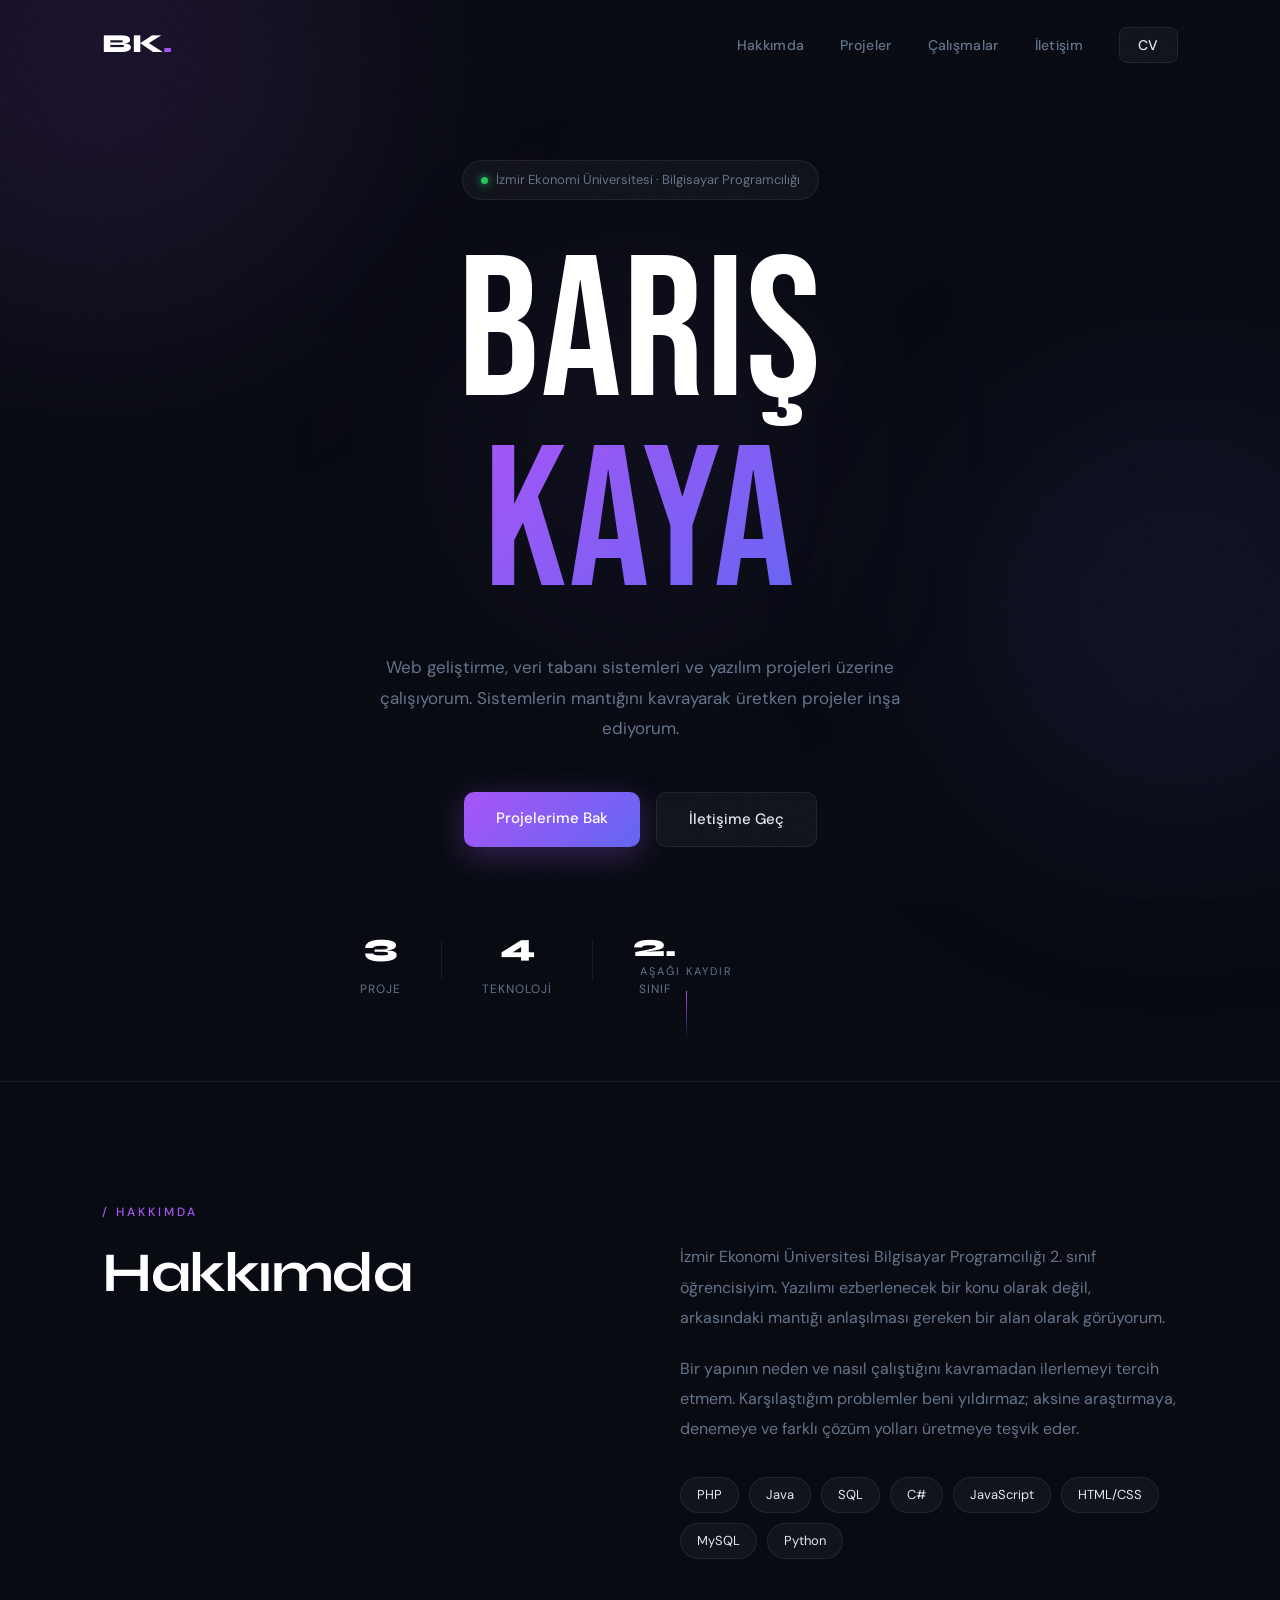
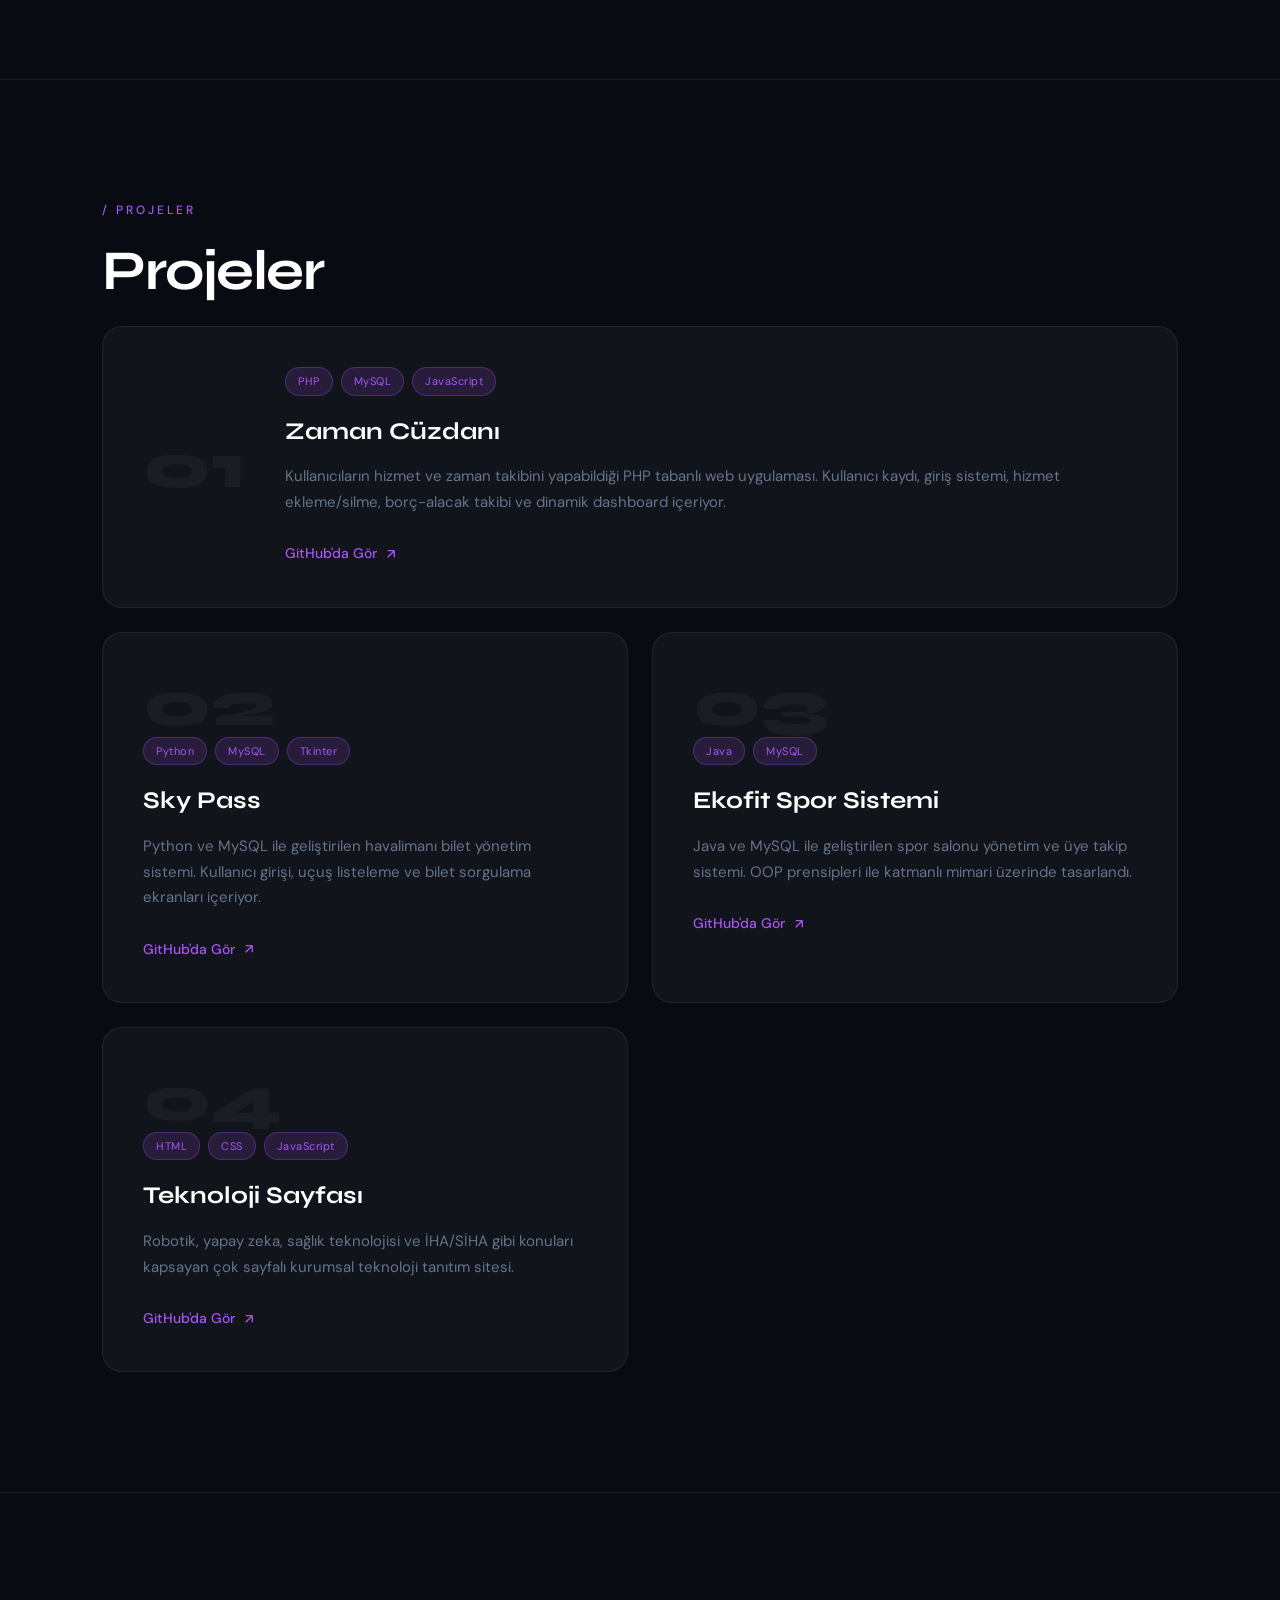
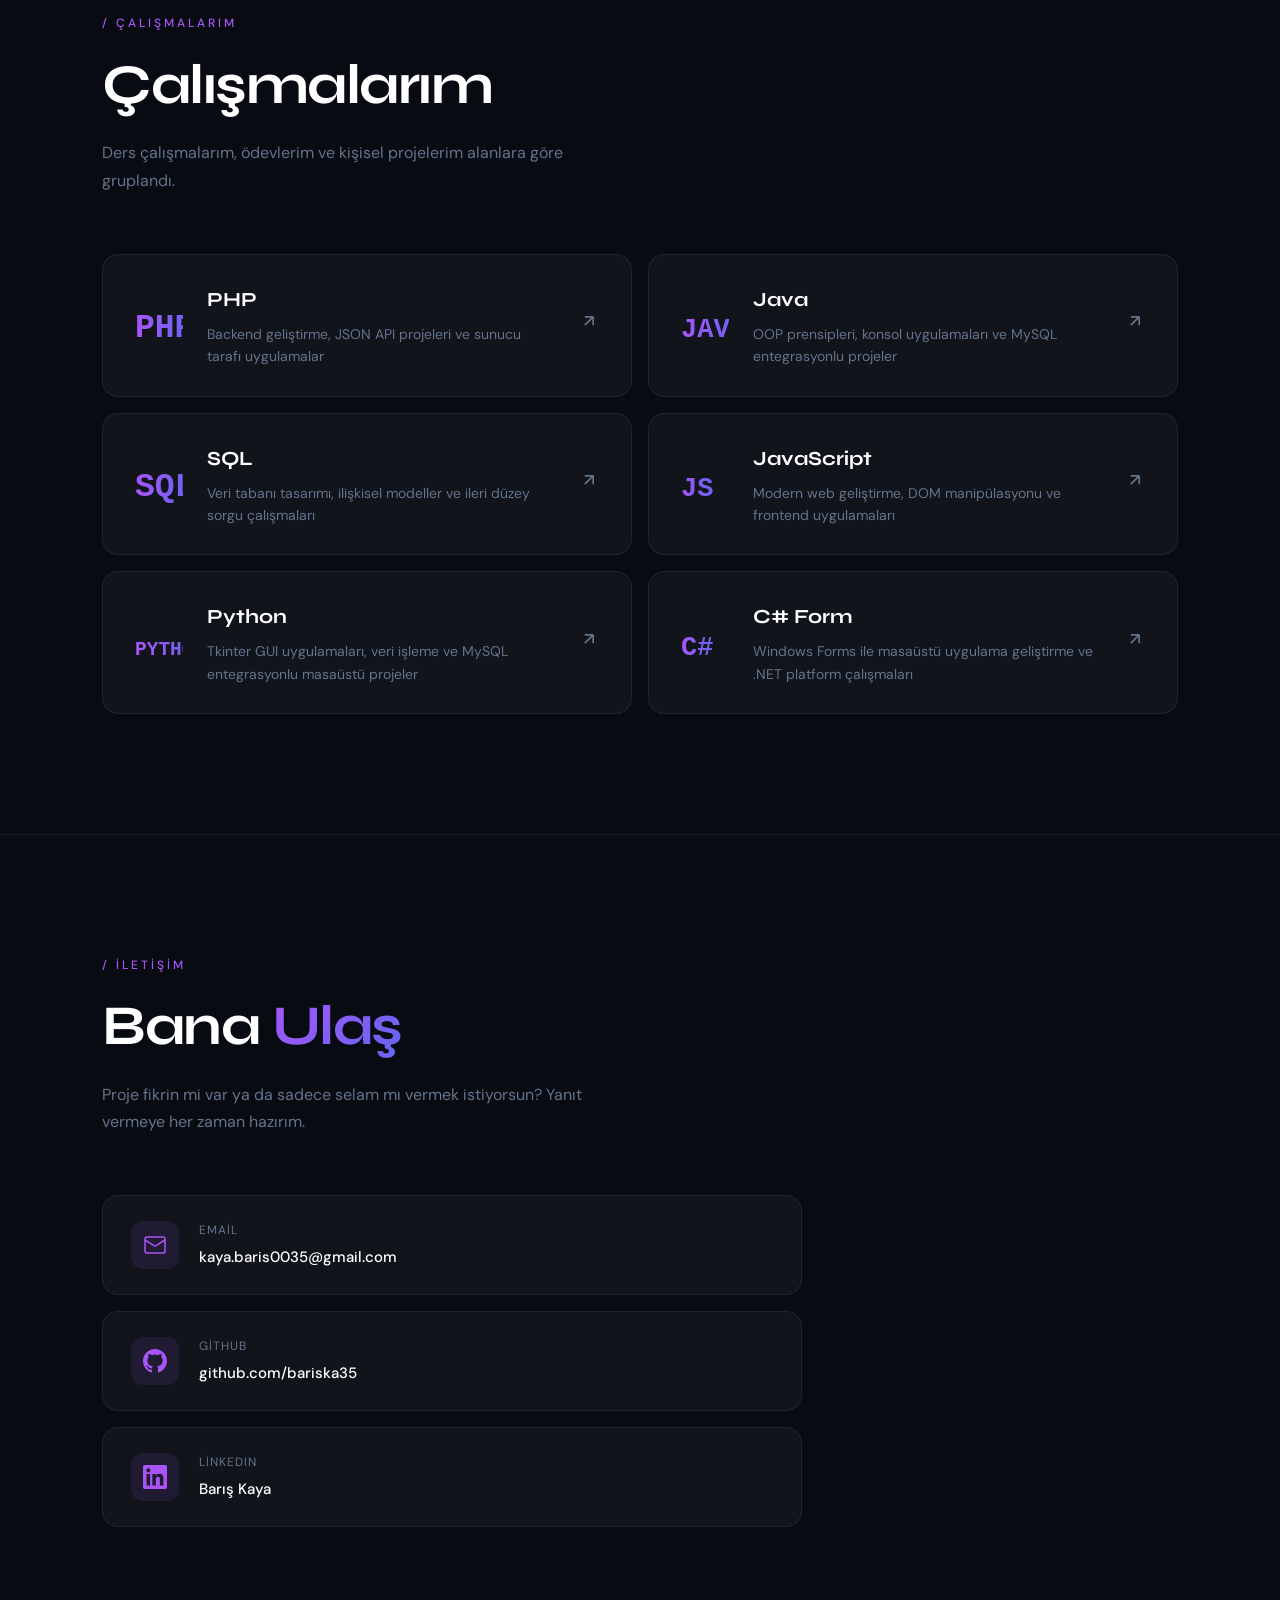
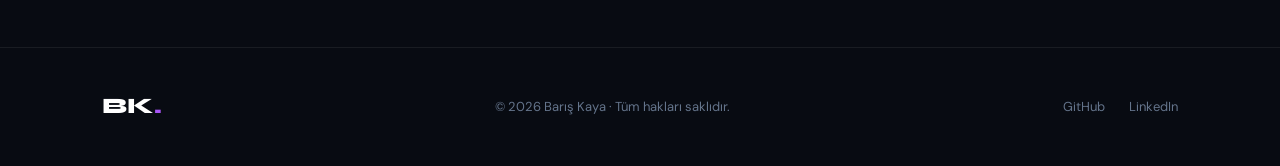
==== index.html @ 9474862f "Add files via upload" ====
<!DOCTYPE html>
<html lang="tr">
<head>
    <meta charset="UTF-8">
    <meta name="viewport" content="width=device-width, initial-scale=1.0">
    <title>Barış Kaya | Portfolio</title>
    <link rel="stylesheet" href="style.css">
    <link href="https://fonts.googleapis.com/css2?family=Bebas+Neue&family=Syne:wght@400;500;600;700;800&family=DM+Sans:wght@300;400;500&display=swap" rel="stylesheet">
</head>
<body>

    <div class="noise"></div>
    <div class="orb orb-1"></div>
    <div class="orb orb-2"></div>
    <div class="orb orb-3"></div>

    <header class="header" id="header">
        <nav class="navbar">
            <a href="#home" class="logo">BK<span class="logo-dot">.</span></a>
            <ul class="nav-links">
                <li><a href="#about">Hakkımda</a></li>
                <li><a href="#projects">Projeler</a></li>
                <li><a href="#works">Çalışmalar</a></li>
                <li><a href="#contact">İletişim</a></li>
                <li><a href="cv.html" class="nav-cv">CV</a></li>
            </ul>
            <button class="hamburger" id="hamburger" aria-label="Menü">
                <span></span><span></span><span></span>
            </button>
        </nav>
    </header>

    <section id="home" class="hero">
        <div class="hero-inner">
            <div class="hero-badge">
                <span class="badge-dot"></span>
                İzmir Ekonomi Üniversitesi · Bilgisayar Programcılığı
            </div>
            <h1 class="hero-title bebas">
                Barış<br><span class="gradient-text">Kaya</span>
            </h1>
            <p class="hero-sub">
                Web geliştirme, veri tabanı sistemleri ve yazılım projeleri üzerine çalışıyorum.
                Sistemlerin mantığını kavrayarak üretken projeler inşa ediyorum.
            </p>
            <div class="hero-cta">
                <a href="#projects" class="btn btn-primary">Projelerime Bak</a>
                <a href="#contact" class="btn btn-ghost">İletişime Geç</a>
            </div>
            <div class="hero-stats">
                <div class="stat">
                    <span class="stat-num">3</span>
                    <span class="stat-label">Proje</span>
                </div>
                <div class="stat-divider"></div>
                <div class="stat">
                    <span class="stat-num">4</span>
                    <span class="stat-label">Teknoloji</span>
                </div>
                <div class="stat-divider"></div>
                <div class="stat">
                    <span class="stat-num">2.</span>
                    <span class="stat-label">Sınıf</span>
                </div>
            </div>
        </div>
        <div class="hero-scroll">
            <span>Aşağı Kaydır</span>
            <div class="scroll-line"></div>
        </div>
    </section>

    <section id="about" class="about reveal">
        <div class="section-label">/ Hakkımda</div>
        <div class="about-grid">
            <div class="about-left">
                <h2 class="section-title">Hakkımda</h2>
            </div>
            <div class="about-right">
                <p>
                    İzmir Ekonomi Üniversitesi Bilgisayar Programcılığı 2. sınıf öğrencisiyim. Yazılımı ezberlenecek bir konu olarak değil, arkasındaki mantığı anlaşılması gereken bir alan olarak görüyorum.
                </p>
                <p>
                    Bir yapının neden ve nasıl çalıştığını kavramadan ilerlemeyi tercih etmem. Karşılaştığım problemler beni yıldırmaz; aksine araştırmaya, denemeye ve farklı çözüm yolları üretmeye teşvik eder.
                </p>
                <div class="about-tags">
                    <span class="tag">PHP</span>
                    <span class="tag">Java</span>
                    <span class="tag">SQL</span>
                    <span class="tag">C#</span>
                    <span class="tag">JavaScript</span>
                    <span class="tag">HTML/CSS</span>
                    <span class="tag">MySQL</span>
                    <span class="tag">Python</span>
                </div>
            </div>
        </div>
    </section>

    <section id="projects" class="projects reveal">
        <div class="section-label">/ Projeler</div>
        <h2 class="section-title">Projeler</h2>

        <div class="projects-grid">

            <div class="project-card featured">
                <div class="project-number">01</div>
                <div class="project-body">
                    <div class="project-tags">
                        <span>PHP</span><span>MySQL</span><span>JavaScript</span>
                    </div>
                    <h3>Zaman Cüzdanı</h3>
                    <p>Kullanıcıların hizmet ve zaman takibini yapabildiği PHP tabanlı web uygulaması. Kullanıcı kaydı, giriş sistemi, hizmet ekleme/silme, borç-alacak takibi ve dinamik dashboard içeriyor.</p>
                    <a href="https://github.com/bariska35/ZamanCuzdani" target="_blank" class="project-link">
                        GitHub'da Gör
                        <svg width="16" height="16" viewBox="0 0 24 24" fill="none" stroke="currentColor" stroke-width="2"><path d="M7 17L17 7M17 7H7M17 7v10"/></svg>
                    </a>
                </div>
            </div>

            <div class="project-card">
                <div class="project-number">02</div>
                <div class="project-body">
                    <div class="project-tags">
                        <span>Python</span><span>MySQL</span><span>Tkinter</span>
                    </div>
                    <h3>Sky Pass</h3>
                    <p>Python ve MySQL ile geliştirilen havalimanı bilet yönetim sistemi. Kullanıcı girişi, uçuş listeleme ve bilet sorgulama ekranları içeriyor.</p>
                    <a href="https://github.com/bariska35/SkyPass" target="_blank" class="project-link">
                        GitHub'da Gör
                        <svg width="16" height="16" viewBox="0 0 24 24" fill="none" stroke="currentColor" stroke-width="2"><path d="M7 17L17 7M17 7H7M17 7v10"/></svg>
                    </a>
                </div>
            </div>

            <div class="project-card">
                <div class="project-number">03</div>
                <div class="project-body">
                    <div class="project-tags">
                        <span>Java</span><span>MySQL</span>
                    </div>
                    <h3>Ekofit Spor Sistemi</h3>
                    <p>Java ve MySQL ile geliştirilen spor salonu yönetim ve üye takip sistemi. OOP prensipleri ile katmanlı mimari üzerinde tasarlandı.</p>
                    <a href="https://github.com/bariska35/SporSalonuYonetimSistemi" target="_blank" class="project-link">
                        GitHub'da Gör
                        <svg width="16" height="16" viewBox="0 0 24 24" fill="none" stroke="currentColor" stroke-width="2"><path d="M7 17L17 7M17 7H7M17 7v10"/></svg>
                    </a>
                </div>
            </div>

            <div class="project-card">
                <div class="project-number">04</div>
                <div class="project-body">
                    <div class="project-tags">
                        <span>HTML</span><span>CSS</span><span>JavaScript</span>
                    </div>
                    <h3>Teknoloji Sayfası</h3>
                    <p>Robotik, yapay zeka, sağlık teknolojisi ve İHA/SİHA gibi konuları kapsayan çok sayfalı kurumsal teknoloji tanıtım sitesi.</p>
                    <a href="https://github.com/bariska35/TeknolojiSayfasi" target="_blank" class="project-link">
                        GitHub'da Gör
                        <svg width="16" height="16" viewBox="0 0 24 24" fill="none" stroke="currentColor" stroke-width="2"><path d="M7 17L17 7M17 7H7M17 7v10"/></svg>
                    </a>
                </div>
            </div>

        </div>
    </section>

    <section id="works" class="works reveal">
        <div class="section-label">/ Çalışmalarım</div>
        <h2 class="section-title">Çalışmalarım</h2>
        <p class="section-desc">Ders çalışmalarım, ödevlerim ve kişisel projelerim alanlara göre gruplandı.</p>

        <div class="works-grid">

            <a href="php.html" class="work-card">
                <div class="work-icon">
                    <svg viewBox="0 0 32 32" fill="none"><text y="24" font-size="22" fill="url(#g1)" font-family="monospace" font-weight="bold">PHP</text><defs><linearGradient id="g1" x1="0" y1="0" x2="1" y2="0"><stop offset="0%" stop-color="#a855f7"/><stop offset="100%" stop-color="#6366f1"/></linearGradient></defs></svg>
                </div>
                <div class="work-body">
                    <h3>PHP</h3>
                    <p>Backend geliştirme, JSON API projeleri ve sunucu tarafı uygulamalar</p>
                </div>
                <div class="work-arrow">
                    <svg width="20" height="20" viewBox="0 0 24 24" fill="none" stroke="currentColor" stroke-width="2"><path d="M7 17L17 7M17 7H7M17 7v10"/></svg>
                </div>
            </a>

            <a href="java.html" class="work-card">
                <div class="work-icon">
                    <svg viewBox="0 0 32 32" fill="none"><text y="24" font-size="18" fill="url(#g2)" font-family="monospace" font-weight="bold">JAVA</text><defs><linearGradient id="g2" x1="0" y1="0" x2="1" y2="0"><stop offset="0%" stop-color="#a855f7"/><stop offset="100%" stop-color="#6366f1"/></linearGradient></defs></svg>
                </div>
                <div class="work-body">
                    <h3>Java</h3>
                    <p>OOP prensipleri, konsol uygulamaları ve MySQL entegrasyonlu projeler</p>
                </div>
                <div class="work-arrow">
                    <svg width="20" height="20" viewBox="0 0 24 24" fill="none" stroke="currentColor" stroke-width="2"><path d="M7 17L17 7M17 7H7M17 7v10"/></svg>
                </div>
            </a>

            <a href="sql.html" class="work-card">
                <div class="work-icon">
                    <svg viewBox="0 0 32 32" fill="none"><text y="24" font-size="22" fill="url(#g3)" font-family="monospace" font-weight="bold">SQL</text><defs><linearGradient id="g3" x1="0" y1="0" x2="1" y2="0"><stop offset="0%" stop-color="#a855f7"/><stop offset="100%" stop-color="#6366f1"/></linearGradient></defs></svg>
                </div>
                <div class="work-body">
                    <h3>SQL</h3>
                    <p>Veri tabanı tasarımı, ilişkisel modeller ve ileri düzey sorgu çalışmaları</p>
                </div>
                <div class="work-arrow">
                    <svg width="20" height="20" viewBox="0 0 24 24" fill="none" stroke="currentColor" stroke-width="2"><path d="M7 17L17 7M17 7H7M17 7v10"/></svg>
                </div>
            </a>

            <a href="javascript.html" class="work-card">
                <div class="work-icon">
                    <svg viewBox="0 0 32 32" fill="none"><text y="24" font-size="18" fill="url(#g4)" font-family="monospace" font-weight="bold">JS</text><defs><linearGradient id="g4" x1="0" y1="0" x2="1" y2="0"><stop offset="0%" stop-color="#a855f7"/><stop offset="100%" stop-color="#6366f1"/></linearGradient></defs></svg>
                </div>
                <div class="work-body">
                    <h3>JavaScript</h3>
                    <p>Modern web geliştirme, DOM manipülasyonu ve frontend uygulamaları</p>
                </div>
                <div class="work-arrow">
                    <svg width="20" height="20" viewBox="0 0 24 24" fill="none" stroke="currentColor" stroke-width="2"><path d="M7 17L17 7M17 7H7M17 7v10"/></svg>
                </div>
            </a>

            <a href="python.html" class="work-card">
                <div class="work-icon">
                    <svg viewBox="0 0 32 32" fill="none"><text y="24" font-size="13" fill="url(#g5)" font-family="monospace" font-weight="bold">PYTHON</text><defs><linearGradient id="g5" x1="0" y1="0" x2="1" y2="0"><stop offset="0%" stop-color="#a855f7"/><stop offset="100%" stop-color="#6366f1"/></linearGradient></defs></svg>
                </div>
                <div class="work-body">
                    <h3>Python</h3>
                    <p>Tkinter GUI uygulamaları, veri işleme ve MySQL entegrasyonlu masaüstü projeler</p>
                </div>
                <div class="work-arrow">
                    <svg width="20" height="20" viewBox="0 0 24 24" fill="none" stroke="currentColor" stroke-width="2"><path d="M7 17L17 7M17 7H7M17 7v10"/></svg>
                </div>
            </a>

            <a href="csharp.html" class="work-card">
                <div class="work-icon">
                    <svg viewBox="0 0 32 32" fill="none"><text y="24" font-size="18" fill="url(#g6)" font-family="monospace" font-weight="bold">C#</text><defs><linearGradient id="g6" x1="0" y1="0" x2="1" y2="0"><stop offset="0%" stop-color="#a855f7"/><stop offset="100%" stop-color="#6366f1"/></linearGradient></defs></svg>
                </div>
                <div class="work-body">
                    <h3>C# Form</h3>
                    <p>Windows Forms ile masaüstü uygulama geliştirme ve .NET platform çalışmaları</p>
                </div>
                <div class="work-arrow">
                    <svg width="20" height="20" viewBox="0 0 24 24" fill="none" stroke="currentColor" stroke-width="2"><path d="M7 17L17 7M17 7H7M17 7v10"/></svg>
                </div>
            </a>

        </div>
    </section>

    <section id="contact" class="contact reveal">
        <div class="section-label">/ İletişim</div>
        <h2 class="section-title">Bana <span class="gradient-text">Ulaş</span></h2>
        <p class="section-desc">Proje fikrin mi var ya da sadece selam mı vermek istiyorsun? Yanıt vermeye her zaman hazırım.</p>

        <div class="contact-grid">
            <a href="mailto:kaya.baris0035@gmail.com" class="contact-card">
                <div class="contact-icon">
                    <svg width="24" height="24" viewBox="0 0 24 24" fill="none" stroke="currentColor" stroke-width="1.5"><rect width="20" height="16" x="2" y="4" rx="2"/><path d="m22 7-8.97 5.7a1.94 1.94 0 0 1-2.06 0L2 7"/></svg>
                </div>
                <div>
                    <span class="contact-label">Email</span>
                    <span class="contact-value">kaya.baris0035@gmail.com</span>
                </div>
            </a>
            <a href="https://github.com/bariska35" target="_blank" class="contact-card">
                <div class="contact-icon">
                    <svg width="24" height="24" viewBox="0 0 24 24" fill="currentColor"><path d="M12 0c-6.626 0-12 5.373-12 12 0 5.302 3.438 9.8 8.207 11.387.599.111.793-.261.793-.577v-2.234c-3.338.726-4.033-1.416-4.033-1.416-.546-1.387-1.333-1.756-1.333-1.756-1.089-.745.083-.729.083-.729 1.205.084 1.839 1.237 1.839 1.237 1.07 1.834 2.807 1.304 3.492.997.107-.775.418-1.305.762-1.604-2.665-.305-5.467-1.334-5.467-5.931 0-1.311.469-2.381 1.236-3.221-.124-.303-.535-1.524.117-3.176 0 0 1.008-.322 3.301 1.23.957-.266 1.983-.399 3.003-.404 1.02.005 2.047.138 3.006.404 2.291-1.552 3.297-1.23 3.297-1.23.653 1.653.242 2.874.118 3.176.77.84 1.235 1.911 1.235 3.221 0 4.609-2.807 5.624-5.479 5.921.43.372.823 1.102.823 2.222v3.293c0 .319.192.694.801.576 4.765-1.589 8.199-6.086 8.199-11.386 0-6.627-5.373-12-12-12z"/></svg>
                </div>
                <div>
                    <span class="contact-label">GitHub</span>
                    <span class="contact-value">github.com/bariska35</span>
                </div>
            </a>
            <a href="https://www.linkedin.com/in/bar%C4%B1%C5%9F-kaya-a35417369/" target="_blank" class="contact-card">
                <div class="contact-icon">
                    <svg width="24" height="24" viewBox="0 0 24 24" fill="currentColor"><path d="M20.447 20.452h-3.554v-5.569c0-1.328-.027-3.037-1.852-3.037-1.853 0-2.136 1.445-2.136 2.939v5.667H9.351V9h3.414v1.561h.046c.477-.9 1.637-1.85 3.37-1.85 3.601 0 4.267 2.37 4.267 5.455v6.286zM5.337 7.433c-1.144 0-2.063-.926-2.063-2.065 0-1.138.92-2.063 2.063-2.063 1.14 0 2.064.925 2.064 2.063 0 1.139-.925 2.065-2.064 2.065zm1.782 13.019H3.555V9h3.564v11.452zM22.225 0H1.771C.792 0 0 .774 0 1.729v20.542C0 23.227.792 24 1.771 24h20.451C23.2 24 24 23.227 24 22.271V1.729C24 .774 23.2 0 22.222 0h.003z"/></svg>
                </div>
                <div>
                    <span class="contact-label">LinkedIn</span>
                    <span class="contact-value">Barış Kaya</span>
                </div>
            </a>
        </div>
    </section>

    <footer class="footer">
        <div class="footer-inner">
            <span class="footer-logo">BK<span class="logo-dot">.</span></span>
            <p>© 2026 Barış Kaya · Tüm hakları saklıdır.</p>
            <div class="footer-links">
                <a href="https://github.com/bariska35" target="_blank">GitHub</a>
                <a href="https://www.linkedin.com/in/bar%C4%B1%C5%9F-kaya-a35417369/" target="_blank">LinkedIn</a>
            </div>
        </div>
    </footer>

    <script src="script.js"></script>
</body>
</html>
---- style.css ----
*, *::before, *::after {
    margin: 0;
    padding: 0;
    box-sizing: border-box;
}

:root {
    --bg:        #080b12;
    --bg2:       #0d1117;
    --surface:   rgba(255,255,255,0.04);
    --border:    rgba(255,255,255,0.07);
    --border-hi: rgba(168,85,247,0.5);
    --text:      #e2e8f0;
    --muted:     #64748b;
    --accent1:   #a855f7;
    --accent2:   #6366f1;
    --white:     #ffffff;
}

html { scroll-behavior: smooth; }

body {
    font-family: 'DM Sans', sans-serif;
    background: var(--bg);
    color: var(--text);
    overflow-x: hidden;
    line-height: 1.7;
}

.noise {
    position: fixed;
    inset: 0;
    background-image: url("data:image/svg+xml,%3Csvg viewBox='0 0 256 256' xmlns='http://www.w3.org/2000/svg'%3E%3Cfilter id='noise'%3E%3CfeTurbulence type='fractalNoise' baseFrequency='0.9' numOctaves='4' stitchTiles='stitch'/%3E%3C/filter%3E%3Crect width='100%25' height='100%25' filter='url(%23noise)' opacity='0.04'/%3E%3C/svg%3E");
    pointer-events: none;
    z-index: 0;
    opacity: 0.4;
}

.orb {
    position: fixed;
    border-radius: 50%;
    filter: blur(120px);
    pointer-events: none;
    z-index: 0;
}
.orb-1 { width: 500px; height: 500px; background: rgba(168,85,247,0.12); top: -200px; left: -150px; }
.orb-2 { width: 400px; height: 400px; background: rgba(99,102,241,0.10); bottom: 10%; right: -100px; }
.orb-3 { width: 300px; height: 300px; background: rgba(168,85,247,0.08); top: 50%; left: 50%; transform: translate(-50%,-50%); }

.header {
    position: fixed;
    top: 0; left: 0; right: 0;
    z-index: 999;
    transition: background 0.4s, border-color 0.4s;
}

.header.scrolled {
    background: rgba(8,11,18,0.85);
    backdrop-filter: blur(20px);
    border-bottom: 1px solid var(--border);
}

.navbar {
    display: flex;
    align-items: center;
    justify-content: space-between;
    padding: 22px 8%;
    max-width: 1400px;
    margin: auto;
}

.logo {
    font-family: 'Syne', sans-serif;
    font-size: 26px;
    font-weight: 800;
    color: var(--white);
    text-decoration: none;
    letter-spacing: -0.5px;
}

.logo-dot { color: var(--accent1); }

.nav-links {
    display: flex;
    align-items: center;
    gap: 36px;
    list-style: none;
}

.nav-links a {
    text-decoration: none;
    color: var(--muted);
    font-size: 14px;
    font-weight: 500;
    letter-spacing: 0.3px;
    transition: color 0.25s;
}

.nav-links a:hover { color: var(--white); }

.nav-cv {
    background: var(--surface) !important;
    border: 1px solid var(--border) !important;
    color: var(--text) !important;
    padding: 8px 18px;
    border-radius: 8px;
    transition: border-color 0.25s, color 0.25s !important;
}

.nav-cv:hover {
    border-color: var(--border-hi) !important;
    color: var(--accent1) !important;
}

.hamburger {
    display: none;
    flex-direction: column;
    gap: 5px;
    background: none;
    border: none;
    cursor: pointer;
    padding: 4px;
}

.hamburger span {
    display: block;
    width: 24px;
    height: 2px;
    background: var(--text);
    border-radius: 2px;
    transition: 0.3s;
}

.hero {
    min-height: 100vh;
    display: flex;
    flex-direction: column;
    justify-content: center;
    align-items: center;
    text-align: center;
    padding: 160px 8% 80px;
    position: relative;
    z-index: 1;
}

.hero-badge {
    display: inline-flex;
    align-items: center;
    gap: 8px;
    background: var(--surface);
    border: 1px solid var(--border);
    padding: 8px 18px;
    border-radius: 100px;
    font-size: 13px;
    color: var(--muted);
    margin-bottom: 40px;
    animation: fadeUp 0.8s ease both;
}

.badge-dot {
    width: 7px;
    height: 7px;
    background: #22c55e;
    border-radius: 50%;
    box-shadow: 0 0 8px #22c55e;
    animation: pulse 2s infinite;
}

@keyframes pulse {
    0%, 100% { opacity: 1; }
    50% { opacity: 0.4; }
}

.hero-title.bebas {
    font-family: 'Bebas Neue', sans-serif;
    font-size: clamp(100px, 18vw, 200px);
    letter-spacing: 2px;
    font-weight: 400;
}

.hero-title {
    font-family: 'Syne', sans-serif;
    font-size: clamp(72px, 12vw, 140px);
    font-weight: 800;
    line-height: 0.95;
    letter-spacing: -4px;
    color: var(--white);
    margin-bottom: 32px;
    animation: fadeUp 0.8s 0.15s ease both;
}

.gradient-text {
    background: linear-gradient(135deg, var(--accent1), var(--accent2));
    -webkit-background-clip: text;
    -webkit-text-fill-color: transparent;
    background-clip: text;
}

.hero-sub {
    max-width: 560px;
    font-size: 17px;
    color: var(--muted);
    line-height: 1.8;
    margin-bottom: 48px;
    animation: fadeUp 0.8s 0.3s ease both;
}

.hero-cta {
    display: flex;
    gap: 16px;
    flex-wrap: wrap;
    justify-content: center;
    margin-bottom: 72px;
    animation: fadeUp 0.8s 0.45s ease both;
}

.btn {
    display: inline-block;
    text-decoration: none;
    font-size: 15px;
    font-weight: 500;
    padding: 14px 32px;
    border-radius: 10px;
    transition: all 0.3s;
}

.btn-primary {
    background: linear-gradient(135deg, var(--accent1), var(--accent2));
    color: white;
    box-shadow: 0 8px 32px rgba(168,85,247,0.3);
}

.btn-primary:hover {
    transform: translateY(-3px);
    box-shadow: 0 16px 40px rgba(168,85,247,0.45);
}

.btn-ghost {
    background: var(--surface);
    border: 1px solid var(--border);
    color: var(--text);
}

.btn-ghost:hover {
    border-color: var(--border-hi);
    color: var(--accent1);
    transform: translateY(-3px);
}

.hero-stats {
    display: flex;
    align-items: center;
    gap: 40px;
    animation: fadeUp 0.8s 0.6s ease both;
}

.stat { text-align: center; }
.stat-num {
    display: block;
    font-family: 'Syne', sans-serif;
    font-size: 32px;
    font-weight: 800;
    color: var(--white);
}
.stat-label {
    font-size: 12px;
    color: var(--muted);
    text-transform: uppercase;
    letter-spacing: 1px;
}
.stat-divider {
    width: 1px;
    height: 40px;
    background: var(--border);
}

.hero-scroll {
    position: absolute;
    bottom: 40px;
    left: 50%;
    transform: translateX(-50%);
    display: flex;
    flex-direction: column;
    align-items: center;
    gap: 10px;
    color: var(--muted);
    font-size: 11px;
    letter-spacing: 2px;
    text-transform: uppercase;
    animation: fadeUp 1s 0.9s ease both;
}

.scroll-line {
    width: 1px;
    height: 50px;
    background: linear-gradient(to bottom, var(--accent1), transparent);
    animation: scrollLine 2s ease-in-out infinite;
}

@keyframes scrollLine {
    0% { transform: scaleY(0); transform-origin: top; }
    50% { transform: scaleY(1); transform-origin: top; }
    51% { transform: scaleY(1); transform-origin: bottom; }
    100% { transform: scaleY(0); transform-origin: bottom; }
}

section {
    padding: 120px 8%;
    position: relative;
    z-index: 1;
    max-width: 1400px;
    margin: auto;
}

.section-label {
    font-size: 12px;
    font-weight: 500;
    color: var(--accent1);
    letter-spacing: 3px;
    text-transform: uppercase;
    margin-bottom: 20px;
}

.section-title {
    font-family: 'Syne', sans-serif;
    font-size: clamp(36px, 5vw, 56px);
    font-weight: 700;
    letter-spacing: -1.5px;
    color: var(--white);
    line-height: 1.1;
    margin-bottom: 24px;
}

.section-desc {
    color: var(--muted);
    font-size: 16px;
    margin-bottom: 60px;
    max-width: 500px;
}

.about { border-top: 1px solid var(--border); }

.about-grid {
    display: grid;
    grid-template-columns: 1fr 1fr;
    gap: 80px;
    align-items: start;
    margin-top: 8px;
}

.about-right p {
    color: var(--muted);
    font-size: 16px;
    line-height: 1.9;
    margin-bottom: 20px;
}

.about-tags {
    display: flex;
    flex-wrap: wrap;
    gap: 10px;
    margin-top: 32px;
}

.tag {
    background: var(--surface);
    border: 1px solid var(--border);
    padding: 6px 16px;
    border-radius: 100px;
    font-size: 13px;
    color: var(--text);
    transition: border-color 0.25s, color 0.25s;
}

.tag:hover {
    border-color: var(--border-hi);
    color: var(--accent1);
}

.projects { border-top: 1px solid var(--border); }

.projects-grid {
    display: grid;
    grid-template-columns: 1fr 1fr;
    gap: 24px;
}

.project-card {
    background: var(--surface);
    border: 1px solid var(--border);
    border-radius: 20px;
    padding: 40px;
    transition: border-color 0.3s, transform 0.3s, box-shadow 0.3s;
    position: relative;
    overflow: hidden;
}

.project-card::before {
    content: '';
    position: absolute;
    inset: 0;
    background: linear-gradient(135deg, rgba(168,85,247,0.05), transparent);
    opacity: 0;
    transition: opacity 0.3s;
    pointer-events: none;
}

.project-card:hover {
    border-color: var(--border-hi);
    transform: translateY(-6px);
    box-shadow: 0 24px 60px rgba(168,85,247,0.12);
}

.project-card:hover::before { opacity: 1; }

.project-card.featured {
    grid-column: 1 / -1;
    display: grid;
    grid-template-columns: auto 1fr;
    gap: 40px;
    align-items: center;
}

.project-number {
    font-family: 'Syne', sans-serif;
    font-size: 64px;
    font-weight: 800;
    color: rgba(255,255,255,0.04);
    line-height: 1;
    user-select: none;
}

.project-tags {
    display: flex;
    gap: 8px;
    margin-bottom: 16px;
}

.project-tags span {
    font-size: 11px;
    padding: 4px 12px;
    border-radius: 100px;
    background: rgba(168,85,247,0.15);
    border: 1px solid rgba(168,85,247,0.3);
    color: var(--accent1);
    letter-spacing: 0.5px;
}

.project-card h3 {
    font-family: 'Syne', sans-serif;
    font-size: 24px;
    font-weight: 700;
    color: var(--white);
    margin-bottom: 12px;
}

.project-card p {
    color: var(--muted);
    font-size: 15px;
    line-height: 1.7;
    margin-bottom: 24px;
}

.project-link {
    display: inline-flex;
    align-items: center;
    gap: 6px;
    color: var(--accent1);
    text-decoration: none;
    font-size: 14px;
    font-weight: 500;
    transition: gap 0.25s;
    position: relative;
    z-index: 2;
}

.project-link:hover { gap: 10px; }

.works { border-top: 1px solid var(--border); }

.works-grid {
    display: grid;
    grid-template-columns: 1fr 1fr;
    gap: 16px;
}

.work-card {
    display: flex;
    align-items: center;
    gap: 24px;
    background: var(--surface);
    border: 1px solid var(--border);
    border-radius: 16px;
    padding: 28px 32px;
    text-decoration: none;
    color: var(--text);
    transition: border-color 0.3s, transform 0.3s, box-shadow 0.3s;
}

.work-card:hover {
    border-color: var(--border-hi);
    transform: translateY(-4px);
    box-shadow: 0 16px 40px rgba(168,85,247,0.1);
}

.work-icon {
    width: 48px;
    height: 48px;
    flex-shrink: 0;
    display: flex;
    align-items: center;
    justify-content: center;
}

.work-icon svg { width: 100%; height: 100%; }

.work-body { flex: 1; }

.work-body h3 {
    font-family: 'Syne', sans-serif;
    font-size: 20px;
    font-weight: 700;
    color: var(--white);
    margin-bottom: 6px;
}

.work-body p {
    font-size: 14px;
    color: var(--muted);
    line-height: 1.6;
}

.work-arrow {
    color: var(--muted);
    transition: color 0.25s, transform 0.25s;
}

.work-card:hover .work-arrow {
    color: var(--accent1);
    transform: translate(4px, -4px);
}

.contact { border-top: 1px solid var(--border); }

.contact-grid {
    display: flex;
    flex-direction: column;
    gap: 16px;
    max-width: 700px;
}

.contact-card {
    display: flex;
    align-items: center;
    gap: 20px;
    background: var(--surface);
    border: 1px solid var(--border);
    border-radius: 16px;
    padding: 24px 28px;
    text-decoration: none;
    color: var(--text);
    transition: border-color 0.3s, transform 0.3s;
}

.contact-card:hover {
    border-color: var(--border-hi);
    transform: translateX(6px);
}

.contact-icon {
    width: 48px;
    height: 48px;
    background: rgba(168,85,247,0.1);
    border-radius: 12px;
    display: flex;
    align-items: center;
    justify-content: center;
    color: var(--accent1);
    flex-shrink: 0;
}

.contact-label {
    display: block;
    font-size: 12px;
    color: var(--muted);
    text-transform: uppercase;
    letter-spacing: 1px;
    margin-bottom: 4px;
}

.contact-value {
    display: block;
    font-size: 15px;
    font-weight: 500;
    color: var(--white);
}

.footer {
    border-top: 1px solid var(--border);
    padding: 40px 8%;
    position: relative;
    z-index: 1;
}

.footer-inner {
    max-width: 1400px;
    margin: auto;
    display: flex;
    align-items: center;
    justify-content: space-between;
    flex-wrap: wrap;
    gap: 16px;
}

.footer-logo {
    font-family: 'Syne', sans-serif;
    font-size: 22px;
    font-weight: 800;
    color: var(--white);
}

.footer p { font-size: 13px; color: var(--muted); }

.footer-links { display: flex; gap: 24px; }
.footer-links a {
    font-size: 13px;
    color: var(--muted);
    text-decoration: none;
    transition: color 0.25s;
}
.footer-links a:hover { color: var(--accent1); }

.reveal {
    opacity: 0;
    transform: translateY(50px);
    transition: opacity 0.8s ease, transform 0.8s ease;
}

.reveal.active {
    opacity: 1;
    transform: translateY(0);
}

@keyframes fadeUp {
    from { opacity: 0; transform: translateY(30px); }
    to   { opacity: 1; transform: translateY(0); }
}

@media (max-width: 1024px) {
    .about-grid { grid-template-columns: 1fr; gap: 40px; }
    .projects-grid { grid-template-columns: 1fr; }
    .project-card.featured { grid-column: auto; grid-template-columns: 1fr; }
    .project-number { font-size: 40px; }
    .works-grid { grid-template-columns: 1fr; }
}

@media (max-width: 768px) {
    .navbar { padding: 18px 6%; }
    section { padding: 80px 6%; }
    .nav-links { display: none; }
    .nav-links.open {
        display: flex;
        flex-direction: column;
        position: fixed;
        inset: 0;
        background: var(--bg);
        justify-content: center;
        align-items: center;
        gap: 40px;
        z-index: 998;
    }
    .nav-links.open a { font-size: 20px; }
    .hamburger { display: flex; z-index: 1000; }
    .hero-stats { gap: 24px; }
    .footer-inner { flex-direction: column; text-align: center; }
}
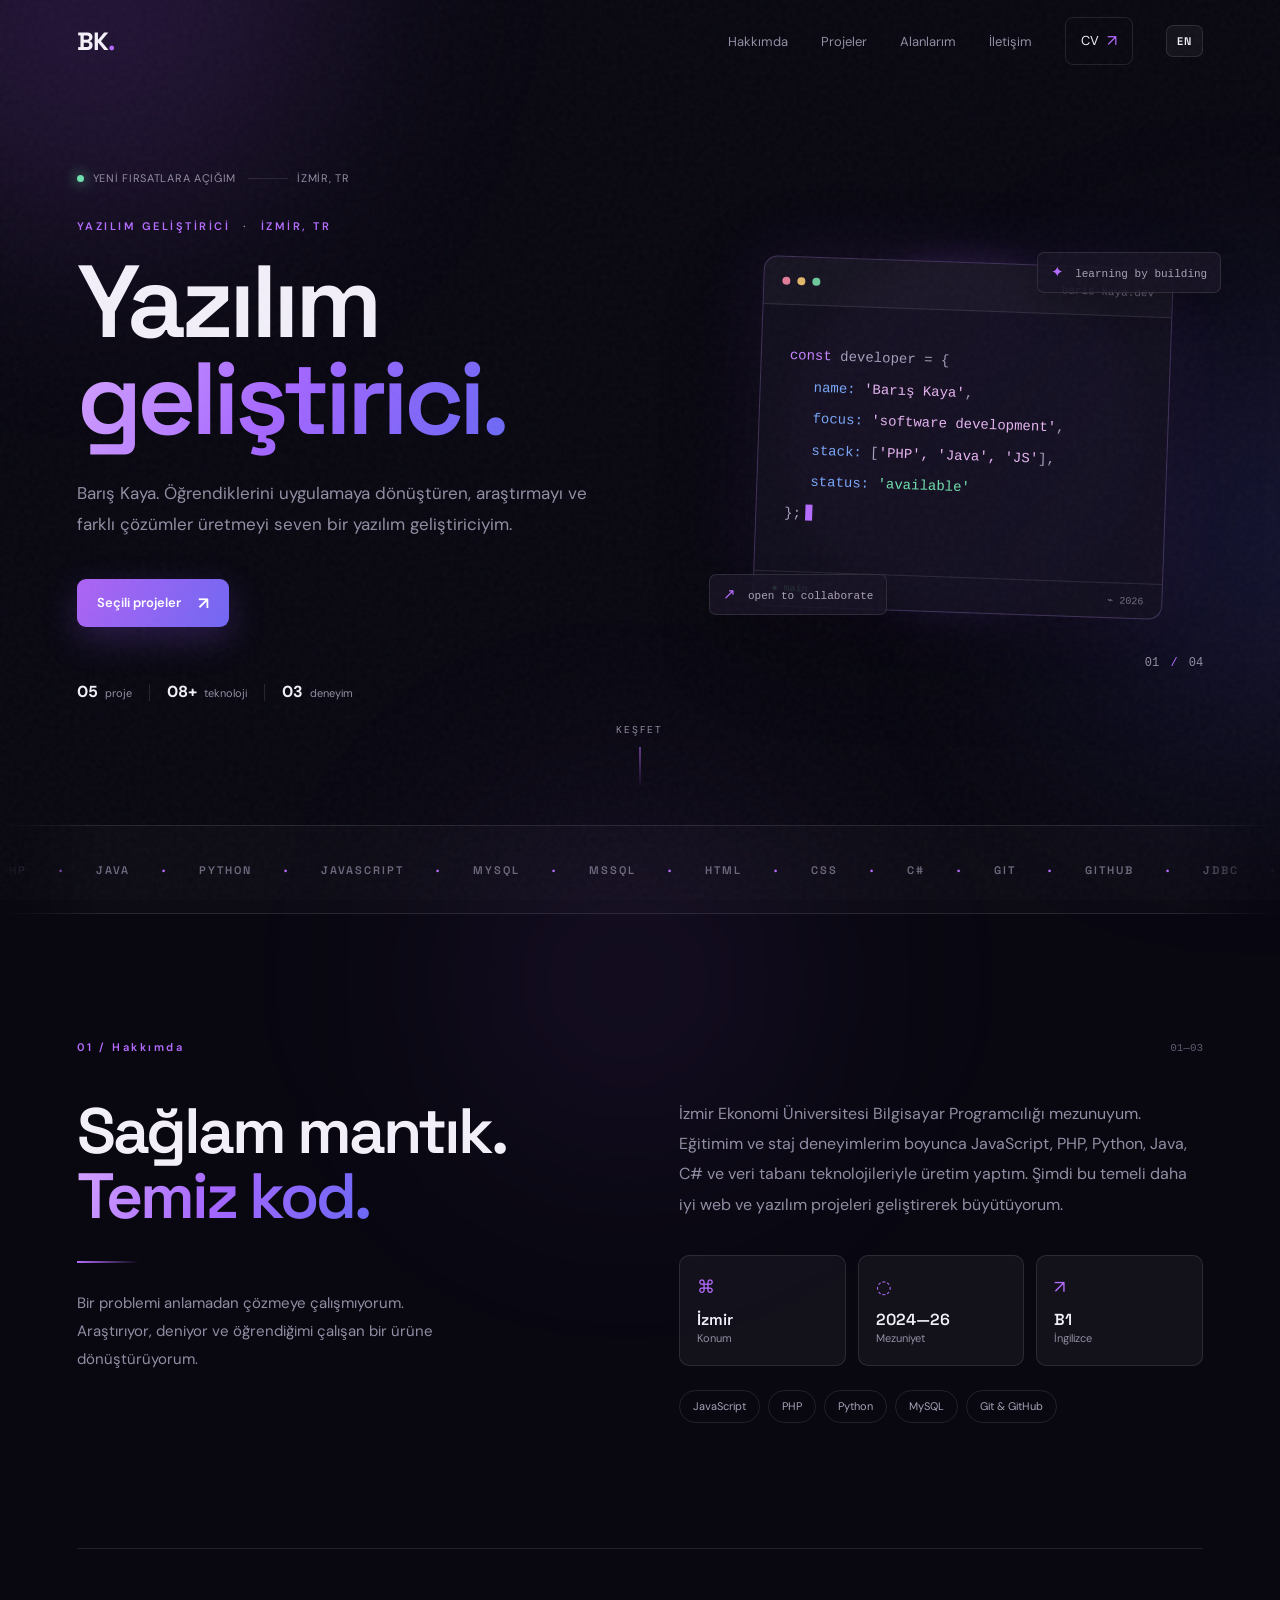
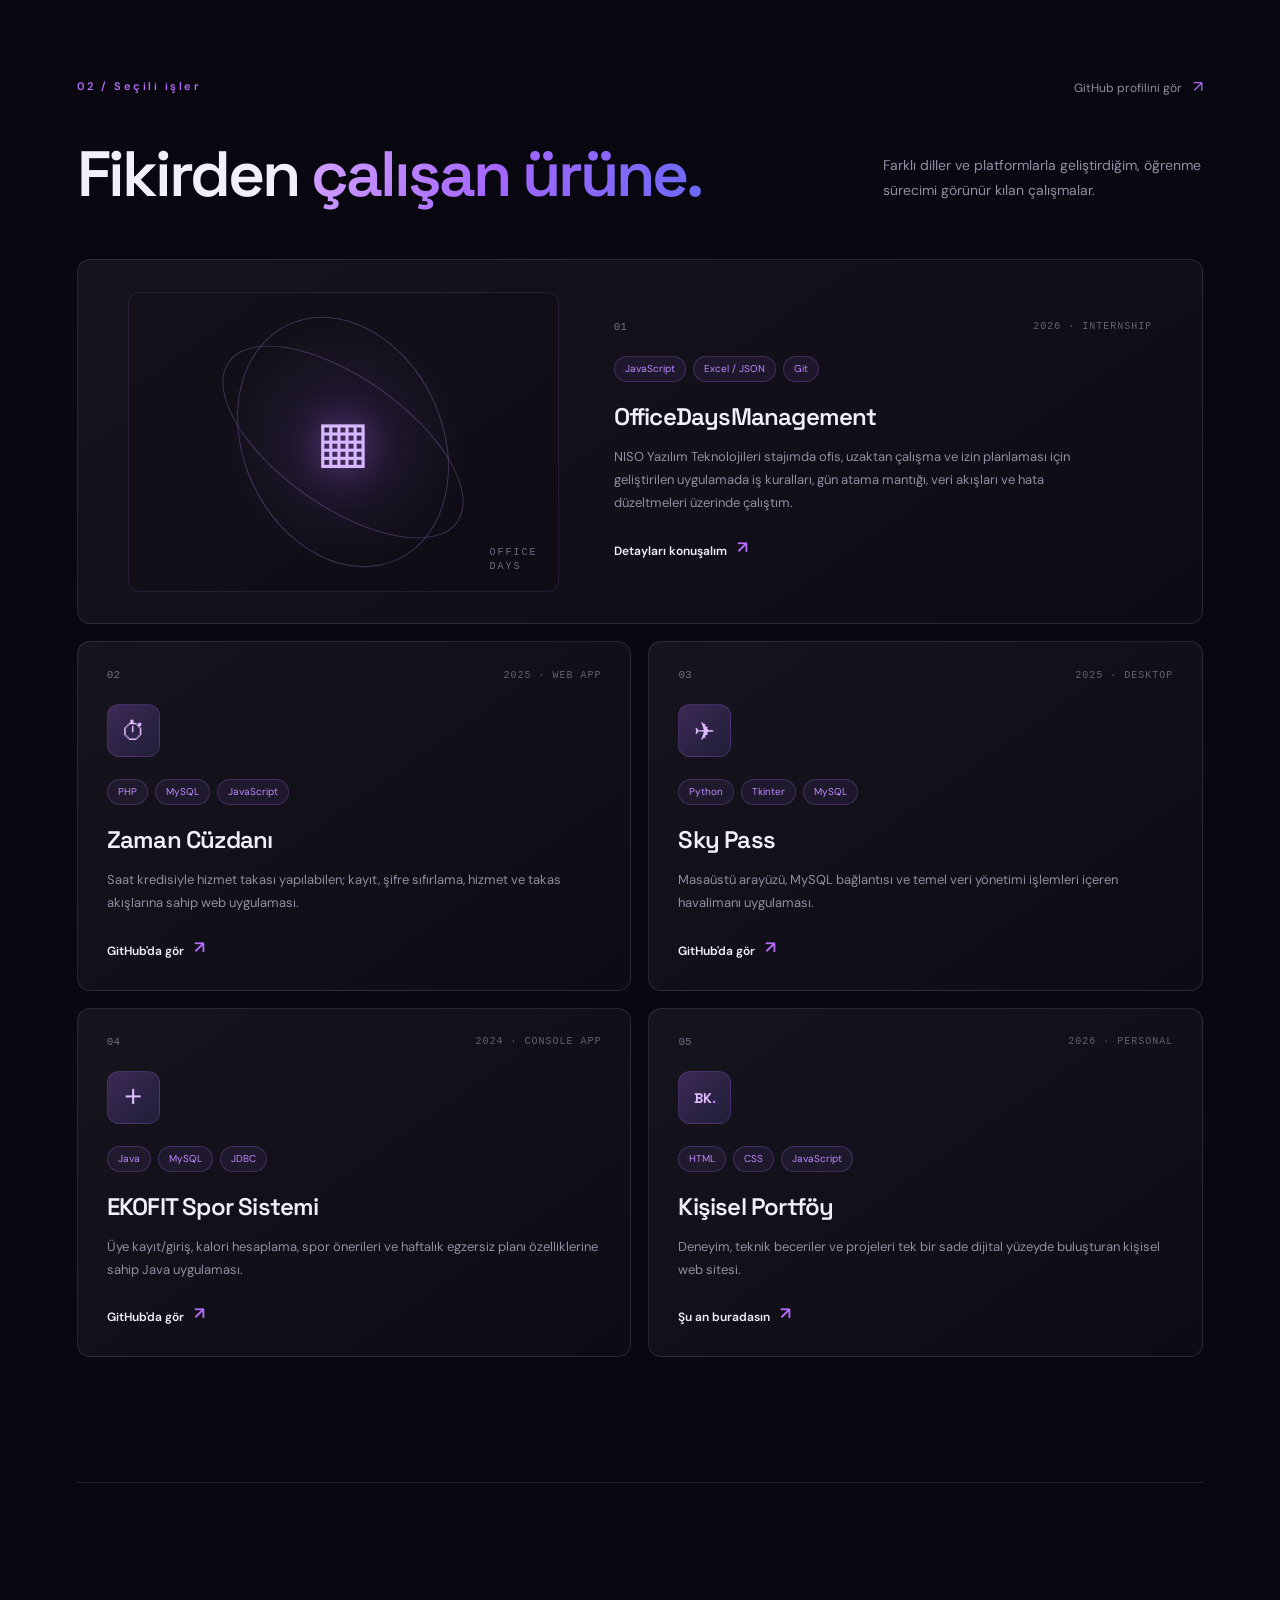
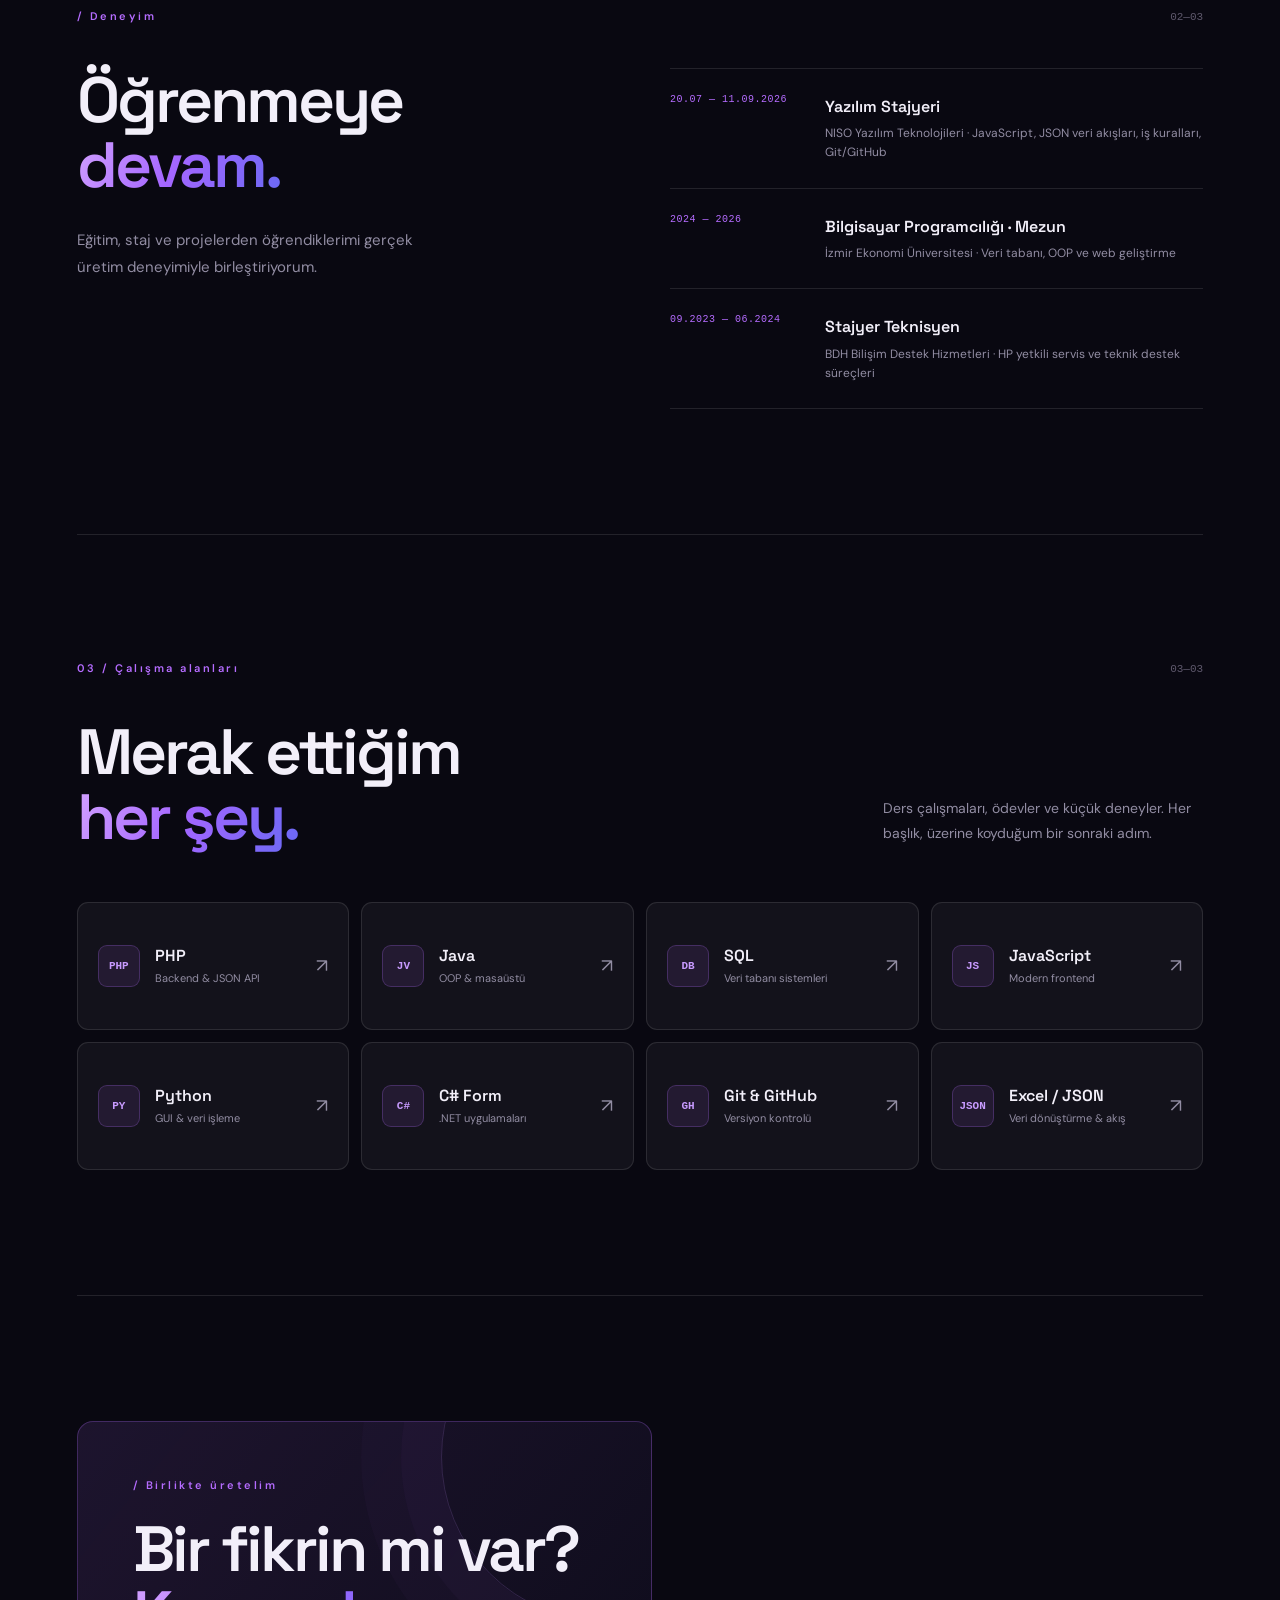
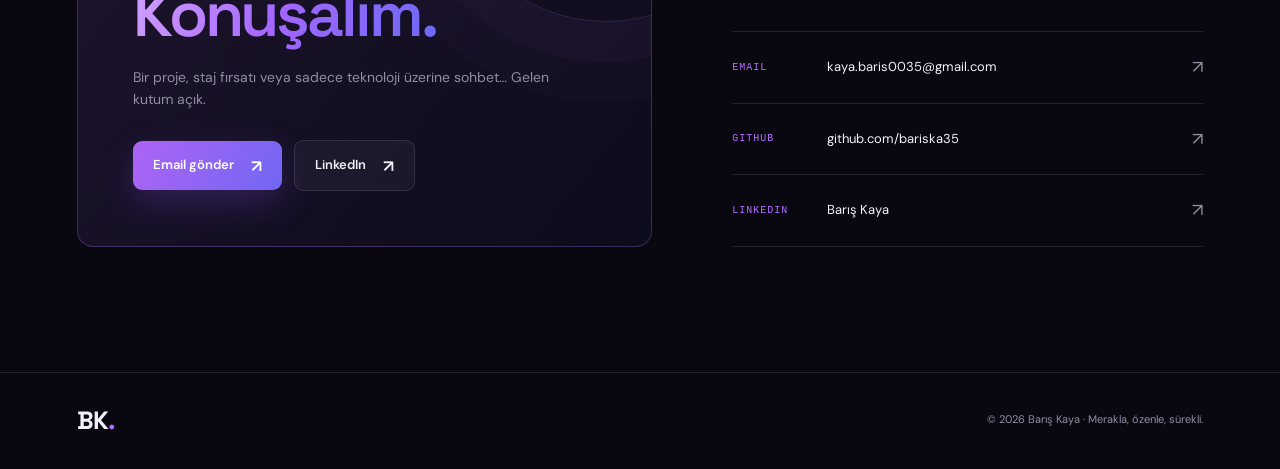
==== commit ca4665ca: "Move portfolio to repository root" ====
--- a/index.html
+++ b/index.html
@@ -3,304 +3,110 @@
 <head>
     <meta charset="UTF-8">
     <meta name="viewport" content="width=device-width, initial-scale=1.0">
-    <title>Barış Kaya | Portfolio</title>
+    <meta name="description" id="meta-description" content="Barış Kaya — yazılım geliştirici, web ve uygulama geliştirme portföyü.">
+    <title>Barış Kaya — Software & Web Developer</title>
+    <link rel="icon" type="image/svg+xml" href="favicon.svg">
+    <link rel="preconnect" href="https://fonts.googleapis.com">
+    <link rel="preconnect" href="https://fonts.gstatic.com" crossorigin>
     <link rel="stylesheet" href="style.css">
-    <link href="https://fonts.googleapis.com/css2?family=Bebas+Neue&family=Syne:wght@400;500;600;700;800&family=DM+Sans:wght@300;400;500&display=swap" rel="stylesheet">
+    <link href="https://fonts.googleapis.com/css2?family=DM+Sans:wght@400;500;600;700&family=Space+Grotesk:wght@400;500;600;700&display=swap" rel="stylesheet">
 </head>
 <body>
-
-    <div class="noise"></div>
-    <div class="orb orb-1"></div>
-    <div class="orb orb-2"></div>
-    <div class="orb orb-3"></div>
+    <a class="skip-link" href="#main-content">İçeriğe geç</a>
+    <div class="noise" aria-hidden="true"></div>
+    <div class="orb orb-1" aria-hidden="true"></div>
+    <div class="orb orb-2" aria-hidden="true"></div>
+    <div class="orb orb-3" aria-hidden="true"></div>
 
     <header class="header" id="header">
-        <nav class="navbar">
-            <a href="#home" class="logo">BK<span class="logo-dot">.</span></a>
-            <ul class="nav-links">
+        <nav class="navbar" aria-label="Ana navigasyon">
+            <a href="#home" class="logo" aria-label="Barış Kaya ana sayfa"><span>BK</span><i>.</i></a>
+            <button class="hamburger" id="hamburger" aria-label="Menüyü aç" aria-expanded="false" aria-controls="nav-links">
+                <span></span><span></span><span></span>
+            </button>
+            <ul class="nav-links" id="nav-links">
                 <li><a href="#about">Hakkımda</a></li>
                 <li><a href="#projects">Projeler</a></li>
-                <li><a href="#works">Çalışmalar</a></li>
+                <li><a href="#works">Alanlarım</a></li>
                 <li><a href="#contact">İletişim</a></li>
-                <li><a href="cv.html" class="nav-cv">CV</a></li>
+                <li><a href="cv.html" class="nav-cv">CV <span>↗</span></a></li>
+                <li><button class="lang-toggle" id="lang-toggle" type="button" aria-label="Switch to English">EN</button></li>
             </ul>
-            <button class="hamburger" id="hamburger" aria-label="Menü">
-                <span></span><span></span><span></span>
-            </button>
         </nav>
     </header>
 
-    <section id="home" class="hero">
-        <div class="hero-inner">
-            <div class="hero-badge">
-                <span class="badge-dot"></span>
-                İzmir Ekonomi Üniversitesi · Bilgisayar Programcılığı
-            </div>
-            <h1 class="hero-title bebas">
-                Barış<br><span class="gradient-text">Kaya</span>
-            </h1>
-            <p class="hero-sub">
-                Web geliştirme, veri tabanı sistemleri ve yazılım projeleri üzerine çalışıyorum.
-                Sistemlerin mantığını kavrayarak üretken projeler inşa ediyorum.
-            </p>
-            <div class="hero-cta">
-                <a href="#projects" class="btn btn-primary">Projelerime Bak</a>
-                <a href="#contact" class="btn btn-ghost">İletişime Geç</a>
-            </div>
-            <div class="hero-stats">
-                <div class="stat">
-                    <span class="stat-num">3</span>
-                    <span class="stat-label">Proje</span>
+    <main id="main-content">
+        <section id="home" class="hero">
+            <div class="hero-grid">
+                <div class="hero-copy">
+                    <div class="eyebrow"><span class="status-dot"></span> Yeni fırsatlara açığım <span class="eyebrow-line"></span> İzmir, TR</div>
+                    <p class="hero-overline">YAZILIM GELİŞTİRİCİ <span>·</span> İZMİR, TR</p>
+                    <h1>Yazılım<br><span class="gradient-text">geliştirici.</span></h1>
+                    <p class="hero-sub">Barış Kaya. Öğrendiklerini uygulamaya dönüştüren, araştırmayı ve farklı çözümler üretmeyi seven bir yazılım geliştiriciyim.</p>
+                    <div class="hero-cta">
+                        <a href="#projects" class="btn btn-primary">Seçili projeler <span>↗</span></a>
+                    </div>
+                    <div class="hero-meta">
+                        <span><b>05</b> proje</span><span class="meta-separator"></span><span><b>08+</b> teknoloji</span><span class="meta-separator"></span><span><b>03</b> deneyim</span>
+                    </div>
                 </div>
-                <div class="stat-divider"></div>
-                <div class="stat">
-                    <span class="stat-num">4</span>
-                    <span class="stat-label">Teknoloji</span>
-                </div>
-                <div class="stat-divider"></div>
-                <div class="stat">
-                    <span class="stat-num">2.</span>
-                    <span class="stat-label">Sınıf</span>
+
+                <div class="hero-visual" aria-label="Barış Kaya geliştirici kartı">
+                    <div class="visual-glow"></div>
+                    <div class="code-card">
+                        <div class="code-topbar"><span></span><span></span><span></span><small>baris-kaya.dev</small></div>
+                        <div class="code-content">
+                            <p><em>const</em> developer = {</p>
+                            <p class="indent"><span>name:</span> <strong>'Barış Kaya'</strong>,</p>
+                            <p class="indent"><span>focus:</span> <strong>'software development'</strong>,</p>
+                            <p class="indent"><span>stack:</span> [<strong>'PHP', 'Java', 'JS'</strong>],</p>
+                            <p class="indent"><span>status:</span> <b class="online">'available'</b></p>
+                            <p>};<i class="cursor"></i></p>
+                        </div>
+                        <div class="code-footer"><span>● main</span><span>⌁ 2026</span></div>
+                    </div>
+                    <div class="floating-note note-top"><span>✦</span> learning by building</div>
+                    <div class="floating-note note-bottom"><span>↗</span> open to collaborate</div>
+                    <div class="visual-index">01 <span>/</span> 04</div>
                 </div>
             </div>
+            <a href="#about" class="hero-scroll"><span>Keşfet</span><i></i></a>
+        </section>
+
+        <div class="tech-strip" aria-label="Kullanılan teknolojiler">
+            <div class="tech-track"><div class="tech-set"><span>PHP</span><i>·</i><span>JAVA</span><i>·</i><span>PYTHON</span><i>·</i><span>JAVASCRIPT</span><i>·</i><span>MYSQL</span><i>·</i><span>MSSQL</span><i>·</i><span>HTML</span><i>·</i><span>CSS</span><i>·</i><span>C#</span><i>·</i><span>GIT</span><i>·</i><span>GITHUB</span><i>·</i><span>JDBC</span><i>·</i></div><div class="tech-set" aria-hidden="true"><span>PHP</span><i>·</i><span>JAVA</span><i>·</i><span>PYTHON</span><i>·</i><span>JAVASCRIPT</span><i>·</i><span>MYSQL</span><i>·</i><span>MSSQL</span><i>·</i><span>HTML</span><i>·</i><span>CSS</span><i>·</i><span>C#</span><i>·</i><span>GIT</span><i>·</i><span>GITHUB</span><i>·</i><span>JDBC</span><i>·</i></div></div>
         </div>
-        <div class="hero-scroll">
-            <span>Aşağı Kaydır</span>
-            <div class="scroll-line"></div>
-        </div>
-    </section>
 
-    <section id="about" class="about reveal">
-        <div class="section-label">/ Hakkımda</div>
-        <div class="about-grid">
-            <div class="about-left">
-                <h2 class="section-title">Hakkımda</h2>
+        <section id="about" class="about reveal">
+            <div class="section-heading"><div class="section-label">01 / Hakkımda</div><span class="section-index">01—03</span></div>
+            <div class="about-grid">
+                <div class="about-intro"><h2>Sağlam mantık.<br><span class="gradient-text">Temiz kod.</span></h2><div class="accent-rule"></div><p>Bir problemi anlamadan çözmeye çalışmıyorum. Araştırıyor, deniyor ve öğrendiğimi çalışan bir ürüne dönüştürüyorum.</p></div>
+                <div class="about-detail"><p>İzmir Ekonomi Üniversitesi Bilgisayar Programcılığı mezunuyum. Eğitimim ve staj deneyimlerim boyunca JavaScript, PHP, Python, Java, C# ve veri tabanı teknolojileriyle üretim yaptım. Şimdi bu temeli daha iyi web ve yazılım projeleri geliştirerek büyütüyorum.</p><div class="fact-grid"><div class="fact-card"><span class="fact-icon">⌘</span><strong>İzmir</strong><small>Konum</small></div><div class="fact-card"><span class="fact-icon">◌</span><strong>2024—26</strong><small>Mezuniyet</small></div><div class="fact-card"><span class="fact-icon">↗</span><strong>B1</strong><small>İngilizce</small></div></div><div class="about-tags"><span>JavaScript</span><span>PHP</span><span>Python</span><span>MySQL</span><span>Git &amp; GitHub</span></div></div>
             </div>
-            <div class="about-right">
-                <p>
-                    İzmir Ekonomi Üniversitesi Bilgisayar Programcılığı 2. sınıf öğrencisiyim. Yazılımı ezberlenecek bir konu olarak değil, arkasındaki mantığı anlaşılması gereken bir alan olarak görüyorum.
-                </p>
-                <p>
-                    Bir yapının neden ve nasıl çalıştığını kavramadan ilerlemeyi tercih etmem. Karşılaştığım problemler beni yıldırmaz; aksine araştırmaya, denemeye ve farklı çözüm yolları üretmeye teşvik eder.
-                </p>
-                <div class="about-tags">
-                    <span class="tag">PHP</span>
-                    <span class="tag">Java</span>
-                    <span class="tag">SQL</span>
-                    <span class="tag">C#</span>
-                    <span class="tag">JavaScript</span>
-                    <span class="tag">HTML/CSS</span>
-                    <span class="tag">MySQL</span>
-                    <span class="tag">Python</span>
-                </div>
+        </section>
+
+        <section id="projects" class="projects reveal">
+            <div class="section-heading"><div class="section-label">02 / Seçili işler</div><a class="text-link" href="https://github.com/bariska35" target="_blank" rel="noreferrer">GitHub profilini gör <span>↗</span></a></div>
+            <div class="section-title-row"><h2>Fikirden <span class="gradient-text">çalışan ürüne.</span></h2><p>Farklı diller ve platformlarla geliştirdiğim, öğrenme sürecimi görünür kılan çalışmalar.</p></div>
+
+            <div class="projects-grid">
+                <article class="project-card project-featured"><div class="project-art time-art"><div class="art-orbit orbit-one"></div><div class="art-orbit orbit-two"></div><span class="art-center">▦</span><span class="art-label">OFFICE<br>DAYS</span></div><div class="project-info"><div class="project-top"><span class="project-number">01</span><span class="project-year">2026 · INTERNSHIP</span></div><div class="project-tags"><span>JavaScript</span><span>Excel / JSON</span><span>Git</span></div><h3>OfficeDaysManagement</h3><p>NISO Yazılım Teknolojileri stajımda ofis, uzaktan çalışma ve izin planlaması için geliştirilen uygulamada iş kuralları, gün atama mantığı, veri akışları ve hata düzeltmeleri üzerinde çalıştım.</p><a href="#contact" class="project-link">Detayları konuşalım <span>↗</span></a></div></article>
+                <article class="project-card"><div class="project-top"><span class="project-number">02</span><span class="project-year">2025 · WEB APP</span></div><div class="project-icon time-icon">⏱</div><div class="project-tags"><span>PHP</span><span>MySQL</span><span>JavaScript</span></div><h3>Zaman Cüzdanı</h3><p>Saat kredisiyle hizmet takası yapılabilen; kayıt, şifre sıfırlama, hizmet ve takas akışlarına sahip web uygulaması.</p><a href="https://github.com/bariska35/ZamanCuzdani" target="_blank" rel="noreferrer" class="project-link">GitHub'da gör <span>↗</span></a></article>
+                <article class="project-card"><div class="project-top"><span class="project-number">03</span><span class="project-year">2025 · DESKTOP</span></div><div class="project-icon sky-icon">✈</div><div class="project-tags"><span>Python</span><span>Tkinter</span><span>MySQL</span></div><h3>Sky Pass</h3><p>Masaüstü arayüzü, MySQL bağlantısı ve temel veri yönetimi işlemleri içeren havalimanı uygulaması.</p><a href="https://github.com/bariska35/SkyPass" target="_blank" rel="noreferrer" class="project-link">GitHub'da gör <span>↗</span></a></article>
+                <article class="project-card"><div class="project-top"><span class="project-number">04</span><span class="project-year">2024 · CONSOLE APP</span></div><div class="project-icon fit-icon">+</div><div class="project-tags"><span>Java</span><span>MySQL</span><span>JDBC</span></div><h3>EKOFIT Spor Sistemi</h3><p>Üye kayıt/giriş, kalori hesaplama, spor önerileri ve haftalık egzersiz planı özelliklerine sahip Java uygulaması.</p><a href="https://github.com/bariska35/SporSalonuYonetimSistemi" target="_blank" rel="noreferrer" class="project-link">GitHub'da gör <span>↗</span></a></article>
+                <article class="project-card"><div class="project-top"><span class="project-number">05</span><span class="project-year">2026 · PERSONAL</span></div><div class="project-icon portfolio-icon">BK<span>.</span></div><div class="project-tags"><span>HTML</span><span>CSS</span><span>JavaScript</span></div><h3>Kişisel Portföy</h3><p>Deneyim, teknik beceriler ve projeleri tek bir sade dijital yüzeyde buluşturan kişisel web sitesi.</p><a href="#home" class="project-link">Şu an buradasın <span>↗</span></a></article>
             </div>
-        </div>
-    </section>
+        </section>
 
-    <section id="projects" class="projects reveal">
-        <div class="section-label">/ Projeler</div>
-        <h2 class="section-title">Projeler</h2>
+        <section class="journey reveal"><div class="section-heading"><div class="section-label">/ Deneyim</div><span class="section-index">02—03</span></div><div class="journey-grid"><div><h2>Öğrenmeye<br><span class="gradient-text">devam.</span></h2><p class="section-desc">Eğitim, staj ve projelerden öğrendiklerimi gerçek üretim deneyimiyle birleştiriyorum.</p></div><div class="timeline"><div class="timeline-item"><span class="timeline-year">20.07 — 11.09.2026</span><div><h3>Yazılım Stajyeri</h3><p>NISO Yazılım Teknolojileri · JavaScript, JSON veri akışları, iş kuralları, Git/GitHub</p></div></div><div class="timeline-item"><span class="timeline-year">2024 — 2026</span><div><h3>Bilgisayar Programcılığı · Mezun</h3><p>İzmir Ekonomi Üniversitesi · Veri tabanı, OOP ve web geliştirme</p></div></div><div class="timeline-item"><span class="timeline-year">09.2023 — 06.2024</span><div><h3>Stajyer Teknisyen</h3><p>BDH Bilişim Destek Hizmetleri · HP yetkili servis ve teknik destek süreçleri</p></div></div></div></div></section>
 
-        <div class="projects-grid">
+        <section id="works" class="works reveal"><div class="section-heading"><div class="section-label">03 / Çalışma alanları</div><span class="section-index">03—03</span></div><div class="section-title-row"><h2>Merak ettiğim<br><span class="gradient-text">her şey.</span></h2><p>Ders çalışmaları, ödevler ve küçük deneyler. Her başlık, üzerine koyduğum bir sonraki adım.</p></div><div class="works-grid"><a href="php.html" class="work-card"><span class="work-mark">PHP</span><span><b>PHP</b><small>Backend &amp; JSON API</small></span><i>↗</i></a><a href="java.html" class="work-card"><span class="work-mark">JV</span><span><b>Java</b><small>OOP &amp; masaüstü</small></span><i>↗</i></a><a href="sql.html" class="work-card"><span class="work-mark">DB</span><span><b>SQL</b><small>Veri tabanı sistemleri</small></span><i>↗</i></a><a href="javascript.html" class="work-card"><span class="work-mark">JS</span><span><b>JavaScript</b><small>Modern frontend</small></span><i>↗</i></a><a href="python.html" class="work-card"><span class="work-mark">PY</span><span><b>Python</b><small>GUI &amp; veri işleme</small></span><i>↗</i></a><a href="csharp.html" class="work-card"><span class="work-mark">C#</span><span><b>C# Form</b><small>.NET uygulamaları</small></span><i>↗</i></a><a href="https://github.com/bariska35" target="_blank" rel="noreferrer" class="work-card"><span class="work-mark">GH</span><span><b>Git &amp; GitHub</b><small>Versiyon kontrolü</small></span><i>↗</i></a><a href="javascript.html" class="work-card"><span class="work-mark">JSON</span><span><b>Excel / JSON</b><small>Veri dönüştürme &amp; akış</small></span><i>↗</i></a></div></section>
 
-            <div class="project-card featured">
-                <div class="project-number">01</div>
-                <div class="project-body">
-                    <div class="project-tags">
-                        <span>PHP</span><span>MySQL</span><span>JavaScript</span>
-                    </div>
-                    <h3>Zaman Cüzdanı</h3>
-                    <p>Kullanıcıların hizmet ve zaman takibini yapabildiği PHP tabanlı web uygulaması. Kullanıcı kaydı, giriş sistemi, hizmet ekleme/silme, borç-alacak takibi ve dinamik dashboard içeriyor.</p>
-                    <a href="https://github.com/bariska35/ZamanCuzdani" target="_blank" class="project-link">
-                        GitHub'da Gör
-                        <svg width="16" height="16" viewBox="0 0 24 24" fill="none" stroke="currentColor" stroke-width="2"><path d="M7 17L17 7M17 7H7M17 7v10"/></svg>
-                    </a>
-                </div>
-            </div>
+        <section id="contact" class="contact reveal"><div class="contact-panel"><div class="contact-orbit"></div><div class="section-label">/ Birlikte üretelim</div><h2>Bir fikrin mi var?<br><span class="gradient-text">Konuşalım.</span></h2><p>Bir proje, staj fırsatı veya sadece teknoloji üzerine sohbet… Gelen kutum açık.</p><div class="contact-actions"><a href="mailto:kaya.baris0035@gmail.com" class="btn btn-primary">Email gönder <span>↗</span></a><a href="https://www.linkedin.com/in/bar%C4%B1%C5%9F-kaya-a35417369/" target="_blank" rel="noreferrer" class="btn btn-ghost">LinkedIn <span>↗</span></a></div></div><div class="contact-links"><a href="mailto:kaya.baris0035@gmail.com"><small>EMAIL</small><span>kaya.baris0035@gmail.com</span><i>↗</i></a><a href="https://github.com/bariska35" target="_blank" rel="noreferrer"><small>GITHUB</small><span>github.com/bariska35</span><i>↗</i></a><a href="https://www.linkedin.com/in/bar%C4%B1%C5%9F-kaya-a35417369/" target="_blank" rel="noreferrer"><small>LINKEDIN</small><span>Barış Kaya</span><i>↗</i></a></div></section>
+    </main>
 
-            <div class="project-card">
-                <div class="project-number">02</div>
-                <div class="project-body">
-                    <div class="project-tags">
-                        <span>Python</span><span>MySQL</span><span>Tkinter</span>
-                    </div>
-                    <h3>Sky Pass</h3>
-                    <p>Python ve MySQL ile geliştirilen havalimanı bilet yönetim sistemi. Kullanıcı girişi, uçuş listeleme ve bilet sorgulama ekranları içeriyor.</p>
-                    <a href="https://github.com/bariska35/SkyPass" target="_blank" class="project-link">
-                        GitHub'da Gör
-                        <svg width="16" height="16" viewBox="0 0 24 24" fill="none" stroke="currentColor" stroke-width="2"><path d="M7 17L17 7M17 7H7M17 7v10"/></svg>
-                    </a>
-                </div>
-            </div>
-
-            <div class="project-card">
-                <div class="project-number">03</div>
-                <div class="project-body">
-                    <div class="project-tags">
-                        <span>Java</span><span>MySQL</span>
-                    </div>
-                    <h3>Ekofit Spor Sistemi</h3>
-                    <p>Java ve MySQL ile geliştirilen spor salonu yönetim ve üye takip sistemi. OOP prensipleri ile katmanlı mimari üzerinde tasarlandı.</p>
-                    <a href="https://github.com/bariska35/SporSalonuYonetimSistemi" target="_blank" class="project-link">
-                        GitHub'da Gör
-                        <svg width="16" height="16" viewBox="0 0 24 24" fill="none" stroke="currentColor" stroke-width="2"><path d="M7 17L17 7M17 7H7M17 7v10"/></svg>
-                    </a>
-                </div>
-            </div>
-
-            <div class="project-card">
-                <div class="project-number">04</div>
-                <div class="project-body">
-                    <div class="project-tags">
-                        <span>HTML</span><span>CSS</span><span>JavaScript</span>
-                    </div>
-                    <h3>Teknoloji Sayfası</h3>
-                    <p>Robotik, yapay zeka, sağlık teknolojisi ve İHA/SİHA gibi konuları kapsayan çok sayfalı kurumsal teknoloji tanıtım sitesi.</p>
-                    <a href="https://github.com/bariska35/TeknolojiSayfasi" target="_blank" class="project-link">
-                        GitHub'da Gör
-                        <svg width="16" height="16" viewBox="0 0 24 24" fill="none" stroke="currentColor" stroke-width="2"><path d="M7 17L17 7M17 7H7M17 7v10"/></svg>
-                    </a>
-                </div>
-            </div>
-
-        </div>
-    </section>
-
-    <section id="works" class="works reveal">
-        <div class="section-label">/ Çalışmalarım</div>
-        <h2 class="section-title">Çalışmalarım</h2>
-        <p class="section-desc">Ders çalışmalarım, ödevlerim ve kişisel projelerim alanlara göre gruplandı.</p>
-
-        <div class="works-grid">
-
-            <a href="php.html" class="work-card">
-                <div class="work-icon">
-                    <svg viewBox="0 0 32 32" fill="none"><text y="24" font-size="22" fill="url(#g1)" font-family="monospace" font-weight="bold">PHP</text><defs><linearGradient id="g1" x1="0" y1="0" x2="1" y2="0"><stop offset="0%" stop-color="#a855f7"/><stop offset="100%" stop-color="#6366f1"/></linearGradient></defs></svg>
-                </div>
-                <div class="work-body">
-                    <h3>PHP</h3>
-                    <p>Backend geliştirme, JSON API projeleri ve sunucu tarafı uygulamalar</p>
-                </div>
-                <div class="work-arrow">
-                    <svg width="20" height="20" viewBox="0 0 24 24" fill="none" stroke="currentColor" stroke-width="2"><path d="M7 17L17 7M17 7H7M17 7v10"/></svg>
-                </div>
-            </a>
-
-            <a href="java.html" class="work-card">
-                <div class="work-icon">
-                    <svg viewBox="0 0 32 32" fill="none"><text y="24" font-size="18" fill="url(#g2)" font-family="monospace" font-weight="bold">JAVA</text><defs><linearGradient id="g2" x1="0" y1="0" x2="1" y2="0"><stop offset="0%" stop-color="#a855f7"/><stop offset="100%" stop-color="#6366f1"/></linearGradient></defs></svg>
-                </div>
-                <div class="work-body">
-                    <h3>Java</h3>
-                    <p>OOP prensipleri, konsol uygulamaları ve MySQL entegrasyonlu projeler</p>
-                </div>
-                <div class="work-arrow">
-                    <svg width="20" height="20" viewBox="0 0 24 24" fill="none" stroke="currentColor" stroke-width="2"><path d="M7 17L17 7M17 7H7M17 7v10"/></svg>
-                </div>
-            </a>
-
-            <a href="sql.html" class="work-card">
-                <div class="work-icon">
-                    <svg viewBox="0 0 32 32" fill="none"><text y="24" font-size="22" fill="url(#g3)" font-family="monospace" font-weight="bold">SQL</text><defs><linearGradient id="g3" x1="0" y1="0" x2="1" y2="0"><stop offset="0%" stop-color="#a855f7"/><stop offset="100%" stop-color="#6366f1"/></linearGradient></defs></svg>
-                </div>
-                <div class="work-body">
-                    <h3>SQL</h3>
-                    <p>Veri tabanı tasarımı, ilişkisel modeller ve ileri düzey sorgu çalışmaları</p>
-                </div>
-                <div class="work-arrow">
-                    <svg width="20" height="20" viewBox="0 0 24 24" fill="none" stroke="currentColor" stroke-width="2"><path d="M7 17L17 7M17 7H7M17 7v10"/></svg>
-                </div>
-            </a>
-
-            <a href="javascript.html" class="work-card">
-                <div class="work-icon">
-                    <svg viewBox="0 0 32 32" fill="none"><text y="24" font-size="18" fill="url(#g4)" font-family="monospace" font-weight="bold">JS</text><defs><linearGradient id="g4" x1="0" y1="0" x2="1" y2="0"><stop offset="0%" stop-color="#a855f7"/><stop offset="100%" stop-color="#6366f1"/></linearGradient></defs></svg>
-                </div>
-                <div class="work-body">
-                    <h3>JavaScript</h3>
-                    <p>Modern web geliştirme, DOM manipülasyonu ve frontend uygulamaları</p>
-                </div>
-                <div class="work-arrow">
-                    <svg width="20" height="20" viewBox="0 0 24 24" fill="none" stroke="currentColor" stroke-width="2"><path d="M7 17L17 7M17 7H7M17 7v10"/></svg>
-                </div>
-            </a>
-
-            <a href="python.html" class="work-card">
-                <div class="work-icon">
-                    <svg viewBox="0 0 32 32" fill="none"><text y="24" font-size="13" fill="url(#g5)" font-family="monospace" font-weight="bold">PYTHON</text><defs><linearGradient id="g5" x1="0" y1="0" x2="1" y2="0"><stop offset="0%" stop-color="#a855f7"/><stop offset="100%" stop-color="#6366f1"/></linearGradient></defs></svg>
-                </div>
-                <div class="work-body">
-                    <h3>Python</h3>
-                    <p>Tkinter GUI uygulamaları, veri işleme ve MySQL entegrasyonlu masaüstü projeler</p>
-                </div>
-                <div class="work-arrow">
-                    <svg width="20" height="20" viewBox="0 0 24 24" fill="none" stroke="currentColor" stroke-width="2"><path d="M7 17L17 7M17 7H7M17 7v10"/></svg>
-                </div>
-            </a>
-
-            <a href="csharp.html" class="work-card">
-                <div class="work-icon">
-                    <svg viewBox="0 0 32 32" fill="none"><text y="24" font-size="18" fill="url(#g6)" font-family="monospace" font-weight="bold">C#</text><defs><linearGradient id="g6" x1="0" y1="0" x2="1" y2="0"><stop offset="0%" stop-color="#a855f7"/><stop offset="100%" stop-color="#6366f1"/></linearGradient></defs></svg>
-                </div>
-                <div class="work-body">
-                    <h3>C# Form</h3>
-                    <p>Windows Forms ile masaüstü uygulama geliştirme ve .NET platform çalışmaları</p>
-                </div>
-                <div class="work-arrow">
-                    <svg width="20" height="20" viewBox="0 0 24 24" fill="none" stroke="currentColor" stroke-width="2"><path d="M7 17L17 7M17 7H7M17 7v10"/></svg>
-                </div>
-            </a>
-
-        </div>
-    </section>
-
-    <section id="contact" class="contact reveal">
-        <div class="section-label">/ İletişim</div>
-        <h2 class="section-title">Bana <span class="gradient-text">Ulaş</span></h2>
-        <p class="section-desc">Proje fikrin mi var ya da sadece selam mı vermek istiyorsun? Yanıt vermeye her zaman hazırım.</p>
-
-        <div class="contact-grid">
-            <a href="mailto:kaya.baris0035@gmail.com" class="contact-card">
-                <div class="contact-icon">
-                    <svg width="24" height="24" viewBox="0 0 24 24" fill="none" stroke="currentColor" stroke-width="1.5"><rect width="20" height="16" x="2" y="4" rx="2"/><path d="m22 7-8.97 5.7a1.94 1.94 0 0 1-2.06 0L2 7"/></svg>
-                </div>
-                <div>
-                    <span class="contact-label">Email</span>
-                    <span class="contact-value">kaya.baris0035@gmail.com</span>
-                </div>
-            </a>
-            <a href="https://github.com/bariska35" target="_blank" class="contact-card">
-                <div class="contact-icon">
-                    <svg width="24" height="24" viewBox="0 0 24 24" fill="currentColor"><path d="M12 0c-6.626 0-12 5.373-12 12 0 5.302 3.438 9.8 8.207 11.387.599.111.793-.261.793-.577v-2.234c-3.338.726-4.033-1.416-4.033-1.416-.546-1.387-1.333-1.756-1.333-1.756-1.089-.745.083-.729.083-.729 1.205.084 1.839 1.237 1.839 1.237 1.07 1.834 2.807 1.304 3.492.997.107-.775.418-1.305.762-1.604-2.665-.305-5.467-1.334-5.467-5.931 0-1.311.469-2.381 1.236-3.221-.124-.303-.535-1.524.117-3.176 0 0 1.008-.322 3.301 1.23.957-.266 1.983-.399 3.003-.404 1.02.005 2.047.138 3.006.404 2.291-1.552 3.297-1.23 3.297-1.23.653 1.653.242 2.874.118 3.176.77.84 1.235 1.911 1.235 3.221 0 4.609-2.807 5.624-5.479 5.921.43.372.823 1.102.823 2.222v3.293c0 .319.192.694.801.576 4.765-1.589 8.199-6.086 8.199-11.386 0-6.627-5.373-12-12-12z"/></svg>
-                </div>
-                <div>
-                    <span class="contact-label">GitHub</span>
-                    <span class="contact-value">github.com/bariska35</span>
-                </div>
-            </a>
-            <a href="https://www.linkedin.com/in/bar%C4%B1%C5%9F-kaya-a35417369/" target="_blank" class="contact-card">
-                <div class="contact-icon">
-                    <svg width="24" height="24" viewBox="0 0 24 24" fill="currentColor"><path d="M20.447 20.452h-3.554v-5.569c0-1.328-.027-3.037-1.852-3.037-1.853 0-2.136 1.445-2.136 2.939v5.667H9.351V9h3.414v1.561h.046c.477-.9 1.637-1.85 3.37-1.85 3.601 0 4.267 2.37 4.267 5.455v6.286zM5.337 7.433c-1.144 0-2.063-.926-2.063-2.065 0-1.138.92-2.063 2.063-2.063 1.14 0 2.064.925 2.064 2.063 0 1.139-.925 2.065-2.064 2.065zm1.782 13.019H3.555V9h3.564v11.452zM22.225 0H1.771C.792 0 0 .774 0 1.729v20.542C0 23.227.792 24 1.771 24h20.451C23.2 24 24 23.227 24 22.271V1.729C24 .774 23.2 0 22.222 0h.003z"/></svg>
-                </div>
-                <div>
-                    <span class="contact-label">LinkedIn</span>
-                    <span class="contact-value">Barış Kaya</span>
-                </div>
-            </a>
-        </div>
-    </section>
-
-    <footer class="footer">
-        <div class="footer-inner">
-            <span class="footer-logo">BK<span class="logo-dot">.</span></span>
-            <p>© 2026 Barış Kaya · Tüm hakları saklıdır.</p>
-            <div class="footer-links">
-                <a href="https://github.com/bariska35" target="_blank">GitHub</a>
-                <a href="https://www.linkedin.com/in/bar%C4%B1%C5%9F-kaya-a35417369/" target="_blank">LinkedIn</a>
-            </div>
-        </div>
-    </footer>
-
+    <a href="#home" class="back-to-top" id="back-to-top" aria-label="Başa dön">↑ <span>Başa dön</span></a>
+    <footer class="footer"><div class="footer-inner"><a href="#home" class="logo">BK<i>.</i></a><p>© 2026 Barış Kaya · Merakla, özenle, sürekli.</p></div></footer>
     <script src="script.js"></script>
 </body>
 </html>
--- a/style.css
+++ b/style.css
@@ -1,676 +1,1335 @@
-*, *::before, *::after {
+*,*::before,*::after {
     margin: 0;
     padding: 0;
     box-sizing: border-box;
 }
-
 :root {
-    --bg:        #080b12;
-    --bg2:       #0d1117;
-    --surface:   rgba(255,255,255,0.04);
-    --border:    rgba(255,255,255,0.07);
-    --border-hi: rgba(168,85,247,0.5);
-    --text:      #e2e8f0;
-    --muted:     #64748b;
-    --accent1:   #a855f7;
-    --accent2:   #6366f1;
-    --white:     #ffffff;
-}
-
-html { scroll-behavior: smooth; }
-
+    --bg: #090811;
+    --bg-soft: #0e0c18;
+    --surface: rgba(255,255,255,.045);
+    --surface-hi: rgba(255,255,255,.075);
+    --border: rgba(255,255,255,.105);
+    --border-hi: rgba(177,107,255,.7);
+    --text: #f2eff9;
+    --muted: #928da3;
+    --accent: #b56cff;
+    --accent-2: #6d67f6;
+    --green: #70e0ae;
+    --max: 1240px;
+    --accent1: var(--accent);
+    --accent2: var(--accent-2);
+    --white: #fff;
+}
+html {
+    scroll-behavior: smooth;
+    scroll-padding-top: 90px;
+}
 body {
-    font-family: 'DM Sans', sans-serif;
+    font-family: 'DM Sans',sans-serif;
     background: var(--bg);
     color: var(--text);
     overflow-x: hidden;
-    line-height: 1.7;
-}
-
+    line-height: 1.6;
+}
+body.menu-open {
+    overflow: hidden;
+}
+a {
+    color: inherit;
+}
+button {
+    font: inherit;
+}
+.skip-link {
+    position: fixed;
+    left: 20px;
+    top: -60px;
+    background: var(--accent);
+    color: #fff;
+    padding: 10px 16px;
+    border-radius: 8px;
+    z-index: 2000;
+    text-decoration: none;
+}
+.skip-link:focus {
+    top: 16px;
+}
 .noise {
     position: fixed;
     inset: 0;
-    background-image: url("data:image/svg+xml,%3Csvg viewBox='0 0 256 256' xmlns='http://www.w3.org/2000/svg'%3E%3Cfilter id='noise'%3E%3CfeTurbulence type='fractalNoise' baseFrequency='0.9' numOctaves='4' stitchTiles='stitch'/%3E%3C/filter%3E%3Crect width='100%25' height='100%25' filter='url(%23noise)' opacity='0.04'/%3E%3C/svg%3E");
+    opacity: .035;
     pointer-events: none;
-    z-index: 0;
-    opacity: 0.4;
-}
-
+    z-index: 5;
+    background-image: url("data:image/svg+xml,%3Csvg viewBox='0 0 220 220' xmlns='http://www.w3.org/2000/svg'%3E%3Cfilter id='n'%3E%3CfeTurbulence type='fractalNoise' baseFrequency='.8' numOctaves='4' stitchTiles='stitch'/%3E%3C/filter%3E%3Crect width='100%25' height='100%25' filter='url(%23n)'/%3E%3C/svg%3E");
+}
 .orb {
     position: fixed;
     border-radius: 50%;
-    filter: blur(120px);
+    filter: blur(110px);
     pointer-events: none;
     z-index: 0;
 }
-.orb-1 { width: 500px; height: 500px; background: rgba(168,85,247,0.12); top: -200px; left: -150px; }
-.orb-2 { width: 400px; height: 400px; background: rgba(99,102,241,0.10); bottom: 10%; right: -100px; }
-.orb-3 { width: 300px; height: 300px; background: rgba(168,85,247,0.08); top: 50%; left: 50%; transform: translate(-50%,-50%); }
-
+.orb-1 {
+    width: 480px;
+    height: 480px;
+    top: -250px;
+    left: -150px;
+    background: rgba(173,88,255,.16);
+}
+.orb-2 {
+    width: 440px;
+    height: 440px;
+    right: -200px;
+    top: 35%;
+    background: rgba(93,96,246,.13);
+}
+.orb-3 {
+    width: 360px;
+    height: 360px;
+    left: 35%;
+    bottom: -260px;
+    background: rgba(173,88,255,.08);
+}
 .header {
     position: fixed;
-    top: 0; left: 0; right: 0;
-    z-index: 999;
-    transition: background 0.4s, border-color 0.4s;
-}
-
+    inset: 0 0 auto;
+    z-index: 1000;
+    transition: .35s;
+}
 .header.scrolled {
-    background: rgba(8,11,18,0.85);
-    backdrop-filter: blur(20px);
+    background: rgba(9,8,17,.78);
     border-bottom: 1px solid var(--border);
-}
-
+    backdrop-filter: blur(22px);
+}
 .navbar {
+    width: min(var(--max),88%);
+    height: 82px;
+    margin: auto;
     display: flex;
     align-items: center;
     justify-content: space-between;
-    padding: 22px 8%;
-    max-width: 1400px;
-    margin: auto;
-}
-
+}
 .logo {
-    font-family: 'Syne', sans-serif;
-    font-size: 26px;
-    font-weight: 800;
-    color: var(--white);
+    font-family: 'Space Grotesk',sans-serif;
+    font-size: 25px;
+    font-weight: 700;
+    letter-spacing: -1px;
     text-decoration: none;
-    letter-spacing: -0.5px;
-}
-
-.logo-dot { color: var(--accent1); }
-
+}
+.logo i {
+    color: var(--accent);
+    font-style: normal;
+}
 .nav-links {
     display: flex;
     align-items: center;
-    gap: 36px;
+    gap: 33px;
     list-style: none;
 }
-
 .nav-links a {
+    color: var(--muted);
+    font-size: 13px;
     text-decoration: none;
-    color: var(--muted);
-    font-size: 14px;
-    font-weight: 500;
-    letter-spacing: 0.3px;
-    transition: color 0.25s;
-}
-
-.nav-links a:hover { color: var(--white); }
-
+    transition: .25s;
+}
+.nav-links a:hover,.nav-links a.active {
+    color: var(--text);
+}
 .nav-cv {
-    background: var(--surface) !important;
-    border: 1px solid var(--border) !important;
-    color: var(--text) !important;
-    padding: 8px 18px;
+    display: inline-flex;
+    gap: 8px;
+    align-items: center;
+    padding: 10px 15px;
+    border: 1px solid var(--border);
     border-radius: 8px;
-    transition: border-color 0.25s, color 0.25s !important;
-}
-
+    color: var(--text)!important;
+}
 .nav-cv:hover {
-    border-color: var(--border-hi) !important;
-    color: var(--accent1) !important;
-}
-
+    border-color: var(--border-hi);
+    color: var(--accent)!important;
+}
+.nav-cv span {
+    color: var(--accent);
+    font-size: 16px;
+}
 .hamburger {
     display: none;
-    flex-direction: column;
-    gap: 5px;
-    background: none;
-    border: none;
+    background: transparent;
+    border: 0;
     cursor: pointer;
-    padding: 4px;
-}
-
+    padding: 6px;
+}
 .hamburger span {
     display: block;
     width: 24px;
     height: 2px;
+    margin: 5px 0;
     background: var(--text);
-    border-radius: 2px;
-    transition: 0.3s;
-}
-
-.hero {
-    min-height: 100vh;
-    display: flex;
-    flex-direction: column;
-    justify-content: center;
-    align-items: center;
-    text-align: center;
-    padding: 160px 8% 80px;
+    transition: .3s;
+}
+main,section {
     position: relative;
     z-index: 1;
 }
-
-.hero-badge {
+.hero {
+    width: min(var(--max),88%);
+    min-height: 780px;
+    margin: auto;
+    padding: 170px 0 120px;
+    display: flex;
+    align-items: center;
+}
+.hero-grid {
+    width: 100%;
+    display: grid;
+    grid-template-columns: 1fr .85fr;
+    gap: 80px;
+    align-items: center;
+}
+.eyebrow {
+    display: flex;
+    align-items: center;
+    gap: 9px;
+    color: var(--muted);
+    font-size: 11px;
+    letter-spacing: .7px;
+    text-transform: uppercase;
+    margin-bottom: 30px;
+}
+.status-dot {
+    width: 7px;
+    height: 7px;
+    background: var(--green);
+    border-radius: 50%;
+    box-shadow: 0 0 13px var(--green);
+}
+.eyebrow-line {
+    width: 40px;
+    height: 1px;
+    background: var(--border);
+    margin-left: 3px;
+}
+.hero-overline,.section-label {
+    font-size: 11px;
+    letter-spacing: 2.5px;
+    color: var(--accent);
+    font-weight: 600;
+}
+.hero-overline {
+    margin-bottom: 18px;
+}
+.hero-overline span {
+    color: var(--muted);
+    padding: 0 7px;
+}
+.hero h1,h2,h3,.logo {
+    font-family: 'Space Grotesk',sans-serif;
+}
+.hero h1 {
+    font-size: clamp(64px,8vw,112px);
+    line-height: .95;
+    letter-spacing: -5px;
+    font-weight: 600;
+    margin-bottom: 30px;
+}
+.gradient-text {
+    background: linear-gradient(115deg,#d4a3ff 0%,#a466ff 48%,#6969f4 100%);
+    -webkit-background-clip: text;
+    background-clip: text;
+    -webkit-text-fill-color: transparent;
+}
+.hero-sub {
+    max-width: 545px;
+    color: var(--muted);
+    font-size: 17px;
+    line-height: 1.85;
+    margin-bottom: 38px;
+}
+.hero-cta,.contact-actions {
+    display: flex;
+    align-items: center;
+    gap: 12px;
+    flex-wrap: wrap;
+}
+.btn {
     display: inline-flex;
     align-items: center;
-    gap: 8px;
+    gap: 17px;
+    border-radius: 9px;
+    text-decoration: none;
+    font-size: 13px;
+    font-weight: 600;
+    padding: 14px 20px;
+    transition: .3s;
+}
+.btn span {
+    font-size: 17px;
+    line-height: 0;
+}
+.btn-primary {
+    color: white;
+    background: linear-gradient(120deg,#ae63f4,#7167f3);
+    box-shadow: 0 12px 35px rgba(140,80,238,.25);
+}
+.btn-primary:hover {
+    transform: translateY(-3px);
+    box-shadow: 0 18px 45px rgba(140,80,238,.4);
+}
+.btn-ghost {
+    color: var(--text);
+    border: 1px solid var(--border);
+    background: var(--surface);
+}
+.btn-ghost:hover {
+    border-color: var(--border-hi);
+    color: var(--accent);
+    transform: translateY(-3px);
+}
+.hero-meta {
+    display: flex;
+    align-items: center;
+    gap: 17px;
+    margin-top: 52px;
+    color: var(--muted);
+    font-size: 11px;
+}
+.hero-meta b {
+    color: var(--text);
+    font-size: 16px;
+    margin-right: 4px;
+}
+.meta-separator {
+    width: 1px;
+    height: 17px;
+    background: var(--border);
+}
+.hero-visual {
+    min-height: 500px;
+    position: relative;
+    display: flex;
+    justify-content: center;
+    align-items: center;
+}
+.visual-glow {
+    position: absolute;
+    width: 360px;
+    height: 360px;
+    border-radius: 50%;
+    background: linear-gradient(135deg,rgba(181,108,255,.18),rgba(103,103,247,.08));
+    filter: blur(15px);
+}
+.code-card {
+    position: relative;
+    width: min(100%,410px);
+    border: 1px solid rgba(196,150,255,.26);
+    border-radius: 14px;
+    background: rgba(20,16,32,.82);
+    box-shadow: 0 35px 90px rgba(0,0,0,.42),0 0 80px rgba(166,93,255,.12);
+    transform: rotate(2deg);
+    overflow: hidden;
+}
+.code-topbar {
+    height: 48px;
+    display: flex;
+    align-items: center;
+    gap: 7px;
+    padding: 0 18px;
+    border-bottom: 1px solid var(--border);
+    background: rgba(255,255,255,.025);
+}
+.code-topbar>span {
+    width: 8px;
+    height: 8px;
+    border-radius: 50%;
+    background: #634d73;
+}
+.code-topbar>span:first-child {
+    background: #df7d99;
+}
+.code-topbar>span:nth-child(2) {
+    background: #e2b76a;
+}
+.code-topbar>span:nth-child(3) {
+    background: #6dc89c;
+}
+.code-topbar small {
+    margin-left: auto;
+    color: #716b80;
+    font: 11px monospace;
+}
+.code-content {
+    padding: 35px 28px 42px;
+    font: 14px/2.25 'Courier New',monospace;
+    color: #a69dbb;
+}
+.code-content p {
+    white-space: nowrap;
+}
+.code-content em {
+    font-style: normal;
+    color: #c685ff;
+}
+.code-content span {
+    color: #79a6f7;
+}
+.code-content strong {
+    font-weight: 400;
+    color: #e6b4f2;
+}
+.code-content .online {
+    font-weight: 400;
+    color: var(--green);
+}
+.indent {
+    padding-left: 25px;
+}
+.cursor {
+    display: inline-block;
+    width: 7px;
+    height: 16px;
+    margin-left: 4px;
+    vertical-align: -3px;
+    background: var(--accent);
+    animation: blink 1s infinite;
+}
+.code-footer {
+    display: flex;
+    justify-content: space-between;
+    padding: 11px 18px;
+    color: #756e84;
+    font: 10px monospace;
+    border-top: 1px solid var(--border);
+}
+.code-footer span:first-child {
+    color: var(--green);
+}
+.floating-note {
+    position: absolute;
+    padding: 10px 13px;
+    background: rgba(23,19,36,.88);
+    border: 1px solid var(--border);
+    border-radius: 7px;
+    color: #aaa2b9;
+    font: 11px monospace;
+    box-shadow: 0 15px 35px rgba(0,0,0,.24);
+}
+.floating-note span {
+    color: var(--accent);
+    font-size: 15px;
+    margin-right: 5px;
+}
+.note-top {
+    top: 64px;
+    right: -18px;
+}
+.note-bottom {
+    bottom: 73px;
+    left: -13px;
+}
+.visual-index {
+    position: absolute;
+    right: 0;
+    bottom: 18px;
+    color: var(--muted);
+    font: 12px monospace;
+}
+.visual-index span {
+    color: var(--accent);
+    padding: 0 4px;
+}
+.hero-scroll {
+    position: absolute;
+    bottom: 36px;
+    left: 50%;
+    display: flex;
+    flex-direction: column;
+    align-items: center;
+    gap: 9px;
+    color: var(--muted);
+    font-size: 10px;
+    letter-spacing: 2px;
+    text-decoration: none;
+    text-transform: uppercase;
+    transform: translateX(-50%);
+}
+.hero-scroll i {
+    display: block;
+    width: 1px;
+    height: 42px;
+    background: linear-gradient(var(--accent),transparent);
+    animation: scroll 2s infinite;
+}
+@keyframes blink {
+    50% {
+        opacity: 0;
+    }
+}
+@keyframes scroll {
+    0%,100% {
+        transform: scaleY(.35);
+        transform-origin: top;
+    }
+    50% {
+        transform: scaleY(1);
+        transform-origin: top;
+    }
+}
+.tech-strip {
+    position: relative;
+    z-index: 1;
+    overflow: hidden;
+    border-top: 1px solid var(--border);
+    border-bottom: 1px solid var(--border);
+    background: rgba(255,255,255,.018);
+}
+.tech-track {
+    width: max-content;
+    display: flex;
+    align-items: center;
+    gap: 32px;
+    padding: 17px 0;
+    color: #6f687e;
+    font: 600 11px 'Space Grotesk',sans-serif;
+    letter-spacing: 2px;
+    animation: marquee 28s linear infinite;
+}
+.tech-track i {
+    color: var(--accent);
+    font-style: normal;
+    font-size: 9px;
+}
+@keyframes marquee {
+    to {
+        transform: translateX(-50%);
+    }
+}
+section:not(.hero) {
+    width: min(var(--max),88%);
+    margin: auto;
+    padding: 125px 0;
+}
+.about,.projects,.works {
+    border-bottom: 1px solid var(--border);
+}
+.section-heading {
+    display: flex;
+    align-items: center;
+    justify-content: space-between;
+    margin-bottom: 42px;
+}
+.section-index {
+    font: 11px monospace;
+    color: #5f596d;
+}
+.section-title-row {
+    display: flex;
+    align-items: end;
+    justify-content: space-between;
+    gap: 40px;
+    margin-bottom: 52px;
+}
+.section-title-row h2,.about h2,.journey h2,.contact h2 {
+    font-size: clamp(38px,5vw,64px);
+    letter-spacing: -3px;
+    line-height: 1.02;
+    font-weight: 600;
+}
+.section-title-row p {
+    max-width: 320px;
+    color: var(--muted);
+    font-size: 14px;
+    line-height: 1.8;
+    margin-bottom: 4px;
+}
+.text-link {
+    color: var(--muted);
+    font-size: 12px;
+    text-decoration: none;
+    transition: .25s;
+}
+.text-link span {
+    color: var(--accent);
+    font-size: 16px;
+    margin-left: 8px;
+}
+.text-link:hover {
+    color: var(--text);
+}
+.about-grid {
+    display: grid;
+    grid-template-columns: .9fr 1fr;
+    gap: 130px;
+}
+.about-intro p {
+    max-width: 360px;
+    color: var(--muted);
+    font-size: 15px;
+    line-height: 1.85;
+    margin-top: 27px;
+}
+.accent-rule {
+    width: 62px;
+    height: 2px;
+    background: linear-gradient(90deg,var(--accent),transparent);
+    margin-top: 32px;
+}
+.about-detail>p {
+    color: var(--muted);
+    font-size: 16px;
+    line-height: 1.9;
+    max-width: 550px;
+}
+.fact-grid {
+    display: grid;
+    grid-template-columns: repeat(3,1fr);
+    gap: 12px;
+    margin-top: 35px;
+}
+.fact-card {
+    min-height: 105px;
+    padding: 17px;
     background: var(--surface);
     border: 1px solid var(--border);
-    padding: 8px 18px;
+    border-radius: 10px;
+    display: flex;
+    flex-direction: column;
+}
+.fact-icon {
+    color: var(--accent);
+    font-size: 18px;
+    margin-bottom: 7px;
+}
+.fact-card strong {
+    font: 600 16px 'Space Grotesk',sans-serif;
+    color: var(--text);
+}
+.fact-card small {
+    color: var(--muted);
+    font-size: 11px;
+    margin-top: auto;
+}
+.about-tags {
+    display: flex;
+    flex-wrap: wrap;
+    gap: 8px;
+    margin-top: 24px;
+}
+.about-tags span {
+    padding: 7px 13px;
+    border: 1px solid var(--border);
     border-radius: 100px;
-    font-size: 13px;
-    color: var(--muted);
-    margin-bottom: 40px;
-    animation: fadeUp 0.8s ease both;
-}
-
-.badge-dot {
-    width: 7px;
-    height: 7px;
-    background: #22c55e;
-    border-radius: 50%;
-    box-shadow: 0 0 8px #22c55e;
-    animation: pulse 2s infinite;
-}
-
-@keyframes pulse {
-    0%, 100% { opacity: 1; }
-    50% { opacity: 0.4; }
-}
-
-.hero-title.bebas {
-    font-family: 'Bebas Neue', sans-serif;
-    font-size: clamp(100px, 18vw, 200px);
-    letter-spacing: 2px;
-    font-weight: 400;
-}
-
-.hero-title {
-    font-family: 'Syne', sans-serif;
-    font-size: clamp(72px, 12vw, 140px);
-    font-weight: 800;
-    line-height: 0.95;
-    letter-spacing: -4px;
-    color: var(--white);
-    margin-bottom: 32px;
-    animation: fadeUp 0.8s 0.15s ease both;
-}
-
-.gradient-text {
-    background: linear-gradient(135deg, var(--accent1), var(--accent2));
-    -webkit-background-clip: text;
-    -webkit-text-fill-color: transparent;
-    background-clip: text;
-}
-
-.hero-sub {
-    max-width: 560px;
-    font-size: 17px;
-    color: var(--muted);
-    line-height: 1.8;
-    margin-bottom: 48px;
-    animation: fadeUp 0.8s 0.3s ease both;
-}
-
-.hero-cta {
-    display: flex;
-    gap: 16px;
-    flex-wrap: wrap;
-    justify-content: center;
-    margin-bottom: 72px;
-    animation: fadeUp 0.8s 0.45s ease both;
-}
-
-.btn {
-    display: inline-block;
-    text-decoration: none;
-    font-size: 15px;
-    font-weight: 500;
-    padding: 14px 32px;
-    border-radius: 10px;
-    transition: all 0.3s;
-}
-
-.btn-primary {
-    background: linear-gradient(135deg, var(--accent1), var(--accent2));
-    color: white;
-    box-shadow: 0 8px 32px rgba(168,85,247,0.3);
-}
-
-.btn-primary:hover {
-    transform: translateY(-3px);
-    box-shadow: 0 16px 40px rgba(168,85,247,0.45);
-}
-
-.btn-ghost {
-    background: var(--surface);
-    border: 1px solid var(--border);
-    color: var(--text);
-}
-
-.btn-ghost:hover {
-    border-color: var(--border-hi);
-    color: var(--accent1);
-    transform: translateY(-3px);
-}
-
-.hero-stats {
-    display: flex;
-    align-items: center;
-    gap: 40px;
-    animation: fadeUp 0.8s 0.6s ease both;
-}
-
-.stat { text-align: center; }
-.stat-num {
-    display: block;
-    font-family: 'Syne', sans-serif;
-    font-size: 32px;
-    font-weight: 800;
-    color: var(--white);
-}
-.stat-label {
-    font-size: 12px;
-    color: var(--muted);
-    text-transform: uppercase;
-    letter-spacing: 1px;
-}
-.stat-divider {
-    width: 1px;
-    height: 40px;
-    background: var(--border);
-}
-
-.hero-scroll {
-    position: absolute;
-    bottom: 40px;
-    left: 50%;
-    transform: translateX(-50%);
-    display: flex;
-    flex-direction: column;
-    align-items: center;
-    gap: 10px;
-    color: var(--muted);
+    color: #a8a1b6;
     font-size: 11px;
-    letter-spacing: 2px;
-    text-transform: uppercase;
-    animation: fadeUp 1s 0.9s ease both;
-}
-
-.scroll-line {
-    width: 1px;
-    height: 50px;
-    background: linear-gradient(to bottom, var(--accent1), transparent);
-    animation: scrollLine 2s ease-in-out infinite;
-}
-
-@keyframes scrollLine {
-    0% { transform: scaleY(0); transform-origin: top; }
-    50% { transform: scaleY(1); transform-origin: top; }
-    51% { transform: scaleY(1); transform-origin: bottom; }
-    100% { transform: scaleY(0); transform-origin: bottom; }
-}
-
-section {
-    padding: 120px 8%;
-    position: relative;
-    z-index: 1;
-    max-width: 1400px;
-    margin: auto;
-}
-
-.section-label {
-    font-size: 12px;
-    font-weight: 500;
-    color: var(--accent1);
-    letter-spacing: 3px;
-    text-transform: uppercase;
-    margin-bottom: 20px;
-}
-
-.section-title {
-    font-family: 'Syne', sans-serif;
-    font-size: clamp(36px, 5vw, 56px);
-    font-weight: 700;
-    letter-spacing: -1.5px;
-    color: var(--white);
-    line-height: 1.1;
-    margin-bottom: 24px;
-}
-
-.section-desc {
-    color: var(--muted);
-    font-size: 16px;
-    margin-bottom: 60px;
-    max-width: 500px;
-}
-
-.about { border-top: 1px solid var(--border); }
-
-.about-grid {
-    display: grid;
-    grid-template-columns: 1fr 1fr;
-    gap: 80px;
-    align-items: start;
-    margin-top: 8px;
-}
-
-.about-right p {
-    color: var(--muted);
-    font-size: 16px;
-    line-height: 1.9;
-    margin-bottom: 20px;
-}
-
-.about-tags {
-    display: flex;
-    flex-wrap: wrap;
-    gap: 10px;
-    margin-top: 32px;
-}
-
-.tag {
-    background: var(--surface);
-    border: 1px solid var(--border);
-    padding: 6px 16px;
-    border-radius: 100px;
-    font-size: 13px;
-    color: var(--text);
-    transition: border-color 0.25s, color 0.25s;
-}
-
-.tag:hover {
-    border-color: var(--border-hi);
-    color: var(--accent1);
-}
-
-.projects { border-top: 1px solid var(--border); }
-
+}
 .projects-grid {
     display: grid;
-    grid-template-columns: 1fr 1fr;
-    gap: 24px;
-}
-
+    grid-template-columns: repeat(2,1fr);
+    gap: 17px;
+}
 .project-card {
-    background: var(--surface);
+    position: relative;
+    min-height: 310px;
+    padding: 27px 29px;
     border: 1px solid var(--border);
-    border-radius: 20px;
-    padding: 40px;
-    transition: border-color 0.3s, transform 0.3s, box-shadow 0.3s;
-    position: relative;
+    border-radius: 13px;
+    background: linear-gradient(145deg,rgba(255,255,255,.055),rgba(255,255,255,.018));
     overflow: hidden;
-}
-
-.project-card::before {
+    transition: .35s;
+}
+.project-card::after {
     content: '';
     position: absolute;
-    inset: 0;
-    background: linear-gradient(135deg, rgba(168,85,247,0.05), transparent);
+    inset: auto -25% -65%;
+    height: 180px;
+    background: radial-gradient(ellipse,rgba(171,95,255,.2),transparent 68%);
     opacity: 0;
-    transition: opacity 0.3s;
+    transition: .35s;
     pointer-events: none;
 }
-
 .project-card:hover {
     border-color: var(--border-hi);
     transform: translateY(-6px);
-    box-shadow: 0 24px 60px rgba(168,85,247,0.12);
-}
-
-.project-card:hover::before { opacity: 1; }
-
-.project-card.featured {
-    grid-column: 1 / -1;
+    box-shadow: 0 20px 60px rgba(108,62,178,.15);
+}
+.project-card:hover::after {
+    opacity: 1;
+}
+.project-featured {
+    grid-column: 1/-1;
+    min-height: 365px;
     display: grid;
-    grid-template-columns: auto 1fr;
-    gap: 40px;
-    align-items: center;
-}
-
+    grid-template-columns: .88fr 1.1fr;
+    gap: 55px;
+    align-items: center;
+    padding: 30px 50px;
+}
+.project-top {
+    display: flex;
+    align-items: center;
+    justify-content: space-between;
+    margin-bottom: 23px;
+}
 .project-number {
-    font-family: 'Syne', sans-serif;
-    font-size: 64px;
-    font-weight: 800;
-    color: rgba(255,255,255,0.04);
+    color: #766b84;
+    font: 11px monospace;
+}
+.project-year {
+    color: #655f71;
+    font: 10px monospace;
+    letter-spacing: 1px;
+}
+.project-tags {
+    display: flex;
+    flex-wrap: wrap;
+    gap: 7px;
+    margin-bottom: 16px;
+}
+.project-tags span {
+    padding: 4px 10px;
+    border: 1px solid rgba(181,108,255,.25);
+    border-radius: 100px;
+    color: #bf8aff;
+    background: rgba(181,108,255,.08);
+    font-size: 10px;
+}
+.project-card h3 {
+    font-size: 24px;
+    letter-spacing: -.8px;
+    font-weight: 600;
+    margin-bottom: 10px;
+}
+.project-card p {
+    max-width: 500px;
+    color: var(--muted);
+    font-size: 13px;
+    line-height: 1.75;
+    margin-bottom: 22px;
+}
+.project-link {
+    position: relative;
+    z-index: 1;
+    display: inline-flex;
+    gap: 10px;
+    color: var(--text);
+    font-size: 12px;
+    font-weight: 600;
+    text-decoration: none;
+    transition: .25s;
+}
+.project-link span {
+    color: var(--accent);
+    font-size: 17px;
+    line-height: .7;
+}
+.project-link:hover {
+    color: var(--accent);
+}
+.project-art {
+    height: 300px;
+    position: relative;
+    display: grid;
+    place-items: center;
+    border: 1px solid rgba(181,108,255,.15);
+    border-radius: 12px;
+    background: radial-gradient(circle at 50% 50%,rgba(171,95,255,.14),transparent 46%),rgba(0,0,0,.12);
+    overflow: hidden;
+}
+.art-orbit {
+    position: absolute;
+    border: 1px solid rgba(192,141,255,.28);
+    border-radius: 50%;
+    transform: rotate(-25deg);
+}
+.orbit-one {
+    width: 200px;
+    height: 260px;
+}
+.orbit-two {
+    width: 280px;
+    height: 130px;
+    transform: rotate(35deg);
+}
+.art-center {
+    font-size: 57px;
+    color: #d7b8ff;
+    filter: drop-shadow(0 0 20px rgba(181,108,255,.6));
+    z-index: 1;
+}
+.art-label {
+    position: absolute;
+    right: 20px;
+    bottom: 17px;
+    color: #726886;
+    font: 10px/1.4 monospace;
+    letter-spacing: 2px;
+}
+.project-icon {
+    width: 53px;
+    height: 53px;
+    display: grid;
+    place-items: center;
+    border-radius: 12px;
+    margin: 5px 0 22px;
+    color: #debaff;
+    font: 25px 'Space Grotesk',sans-serif;
+    background: linear-gradient(135deg,rgba(181,108,255,.25),rgba(104,105,245,.13));
+    border: 1px solid rgba(181,108,255,.2);
+}
+.fit-icon {
+    font-size: 36px;
+    font-weight: 300;
+}
+.tech-icon {
+    font-size: 38px;
+}
+.portfolio-icon {
+    display: flex;
+    align-items: center;
+    justify-content: center;
+    font-size: 14px;
+    font-weight: 700;
     line-height: 1;
-    user-select: none;
-}
-
-.project-tags {
-    display: flex;
-    gap: 8px;
-    margin-bottom: 16px;
-}
-
-.project-tags span {
-    font-size: 11px;
-    padding: 4px 12px;
-    border-radius: 100px;
-    background: rgba(168,85,247,0.15);
-    border: 1px solid rgba(168,85,247,0.3);
-    color: var(--accent1);
-    letter-spacing: 0.5px;
-}
-
-.project-card h3 {
-    font-family: 'Syne', sans-serif;
-    font-size: 24px;
-    font-weight: 700;
-    color: var(--white);
-    margin-bottom: 12px;
-}
-
-.project-card p {
+    padding: 1px 0 0;
+}
+.portfolio-icon span {
+    color: var(--accent);
+}
+.lab-icon {
+    font-size: 23px;
+}
+.journey {
+    border-bottom: 1px solid var(--border);
+}
+.journey-grid {
+    display: grid;
+    grid-template-columns: .85fr 1fr;
+    gap: 140px;
+}
+.section-desc {
     color: var(--muted);
     font-size: 15px;
-    line-height: 1.7;
-    margin-bottom: 24px;
-}
-
-.project-link {
-    display: inline-flex;
-    align-items: center;
-    gap: 6px;
-    color: var(--accent1);
-    text-decoration: none;
-    font-size: 14px;
-    font-weight: 500;
-    transition: gap 0.25s;
-    position: relative;
-    z-index: 2;
-}
-
-.project-link:hover { gap: 10px; }
-
-.works { border-top: 1px solid var(--border); }
-
+    line-height: 1.8;
+    max-width: 350px;
+    margin-top: 29px;
+}
+.timeline {
+    border-top: 1px solid var(--border);
+}
+.timeline-item {
+    display: grid;
+    grid-template-columns: 130px 1fr;
+    gap: 25px;
+    padding: 25px 0;
+    border-bottom: 1px solid var(--border);
+}
+.timeline-year {
+    font: 10px monospace;
+    color: var(--accent);
+    letter-spacing: .5px;
+}
+.timeline h3 {
+    font-size: 16px;
+    font-weight: 600;
+    margin-bottom: 5px;
+}
+.timeline p {
+    font-size: 12px;
+    color: var(--muted);
+}
 .works-grid {
     display: grid;
-    grid-template-columns: 1fr 1fr;
-    gap: 16px;
-}
-
+    grid-template-columns: repeat(3,1fr);
+    gap: 12px;
+}
 .work-card {
-    display: flex;
-    align-items: center;
-    gap: 24px;
+    min-height: 128px;
+    padding: 20px;
+    display: flex;
+    align-items: center;
+    gap: 15px;
+    border: 1px solid var(--border);
+    border-radius: 11px;
     background: var(--surface);
-    border: 1px solid var(--border);
-    border-radius: 16px;
-    padding: 28px 32px;
     text-decoration: none;
-    color: var(--text);
-    transition: border-color 0.3s, transform 0.3s, box-shadow 0.3s;
-}
-
+    transition: .3s;
+}
 .work-card:hover {
     border-color: var(--border-hi);
+    background: var(--surface-hi);
     transform: translateY(-4px);
-    box-shadow: 0 16px 40px rgba(168,85,247,0.1);
-}
-
-.work-icon {
-    width: 48px;
-    height: 48px;
+}
+.work-mark {
+    width: 42px;
+    height: 42px;
+    display: grid;
+    place-items: center;
     flex-shrink: 0;
-    display: flex;
-    align-items: center;
-    justify-content: center;
-}
-
-.work-icon svg { width: 100%; height: 100%; }
-
-.work-body { flex: 1; }
-
-.work-body h3 {
-    font-family: 'Syne', sans-serif;
-    font-size: 20px;
-    font-weight: 700;
-    color: var(--white);
-    margin-bottom: 6px;
-}
-
-.work-body p {
-    font-size: 14px;
-    color: var(--muted);
-    line-height: 1.6;
-}
-
-.work-arrow {
-    color: var(--muted);
-    transition: color 0.25s, transform 0.25s;
-}
-
-.work-card:hover .work-arrow {
-    color: var(--accent1);
-    transform: translate(4px, -4px);
-}
-
-.contact { border-top: 1px solid var(--border); }
-
-.contact-grid {
-    display: flex;
-    flex-direction: column;
-    gap: 16px;
-    max-width: 700px;
-}
-
-.contact-card {
-    display: flex;
-    align-items: center;
-    gap: 20px;
-    background: var(--surface);
-    border: 1px solid var(--border);
+    border: 1px solid rgba(181,108,255,.24);
+    border-radius: 9px;
+    color: #c89bff;
+    font: 700 11px monospace;
+    background: rgba(181,108,255,.1);
+}
+.work-card b {
+    display: block;
+    font: 600 16px 'Space Grotesk',sans-serif;
+}
+.work-card small {
+    display: block;
+    color: var(--muted);
+    font-size: 11px;
+    margin-top: 4px;
+}
+.work-card i {
+    margin-left: auto;
+    color: var(--muted);
+    font-size: 19px;
+    font-style: normal;
+    transition: .25s;
+}
+.work-card:hover i {
+    color: var(--accent);
+    transform: translate(3px,-3px);
+}
+.contact {
+    display: grid;
+    grid-template-columns: 1.1fr .9fr;
+    gap: 80px;
+    align-items: end;
+}
+.contact-panel {
+    position: relative;
+    overflow: hidden;
+    padding: 55px;
+    border: 1px solid rgba(181,108,255,.28);
     border-radius: 16px;
-    padding: 24px 28px;
-    text-decoration: none;
-    color: var(--text);
-    transition: border-color 0.3s, transform 0.3s;
-}
-
-.contact-card:hover {
-    border-color: var(--border-hi);
-    transform: translateX(6px);
-}
-
-.contact-icon {
-    width: 48px;
-    height: 48px;
-    background: rgba(168,85,247,0.1);
-    border-radius: 12px;
-    display: flex;
-    align-items: center;
-    justify-content: center;
-    color: var(--accent1);
-    flex-shrink: 0;
-}
-
-.contact-label {
-    display: block;
-    font-size: 12px;
-    color: var(--muted);
-    text-transform: uppercase;
-    letter-spacing: 1px;
-    margin-bottom: 4px;
-}
-
-.contact-value {
-    display: block;
-    font-size: 15px;
-    font-weight: 500;
-    color: var(--white);
-}
-
-.footer {
-    border-top: 1px solid var(--border);
-    padding: 40px 8%;
+    background: linear-gradient(130deg,rgba(181,108,255,.12),rgba(101,101,242,.045));
+}
+.contact-panel .section-label,.contact-panel h2,.contact-panel p,.contact-actions {
     position: relative;
     z-index: 1;
 }
-
+.contact h2 {
+    margin: 22px 0 18px;
+}
+.contact-panel p {
+    max-width: 430px;
+    color: var(--muted);
+    font-size: 14px;
+    margin-bottom: 30px;
+}
+.contact-orbit {
+    position: absolute;
+    width: 330px;
+    height: 330px;
+    right: -120px;
+    top: -130px;
+    border: 1px solid rgba(195,142,255,.17);
+    border-radius: 50%;
+    box-shadow: 0 0 0 40px rgba(181,108,255,.03),0 0 0 80px rgba(181,108,255,.02);
+}
+.contact-links {
+    border-top: 1px solid var(--border);
+}
+.contact-links a {
+    display: grid;
+    grid-template-columns: 80px 1fr auto;
+    align-items: center;
+    gap: 15px;
+    padding: 21px 0;
+    border-bottom: 1px solid var(--border);
+    text-decoration: none;
+}
+.contact-links small {
+    color: var(--accent);
+    font: 10px monospace;
+    letter-spacing: 1px;
+}
+.contact-links span {
+    color: var(--text);
+    font-size: 13px;
+}
+.contact-links i {
+    color: var(--muted);
+    font-size: 18px;
+    font-style: normal;
+    transition: .25s;
+}
+.contact-links a:hover i {
+    color: var(--accent);
+    transform: translate(3px,-3px);
+}
+.footer {
+    position: relative;
+    z-index: 1;
+    border-top: 1px solid var(--border);
+    padding: 27px 0;
+}
 .footer-inner {
-    max-width: 1400px;
+    width: min(var(--max),88%);
     margin: auto;
     display: flex;
     align-items: center;
     justify-content: space-between;
-    flex-wrap: wrap;
-    gap: 16px;
-}
-
-.footer-logo {
-    font-family: 'Syne', sans-serif;
-    font-size: 22px;
-    font-weight: 800;
-    color: var(--white);
-}
-
-.footer p { font-size: 13px; color: var(--muted); }
-
-.footer-links { display: flex; gap: 24px; }
-.footer-links a {
-    font-size: 13px;
-    color: var(--muted);
+    gap: 20px;
+}
+.footer p,.back-top {
+    color: var(--muted);
+    font-size: 11px;
+}
+.back-top {
     text-decoration: none;
-    transition: color 0.25s;
-}
-.footer-links a:hover { color: var(--accent1); }
-
+}
+.back-top:hover {
+    color: var(--accent);
+}
 .reveal {
     opacity: 0;
-    transform: translateY(50px);
-    transition: opacity 0.8s ease, transform 0.8s ease;
-}
-
+    transform: translateY(35px);
+    transition: opacity .75s ease,transform .75s ease;
+}
 .reveal.active {
     opacity: 1;
-    transform: translateY(0);
-}
-
-@keyframes fadeUp {
-    from { opacity: 0; transform: translateY(30px); }
-    to   { opacity: 1; transform: translateY(0); }
-}
-
-@media (max-width: 1024px) {
-    .about-grid { grid-template-columns: 1fr; gap: 40px; }
-    .projects-grid { grid-template-columns: 1fr; }
-    .project-card.featured { grid-column: auto; grid-template-columns: 1fr; }
-    .project-number { font-size: 40px; }
-    .works-grid { grid-template-columns: 1fr; }
-}
-
-@media (max-width: 768px) {
-    .navbar { padding: 18px 6%; }
-    section { padding: 80px 6%; }
-    .nav-links { display: none; }
+    transform: none;
+}
+@media(max-width:980px) {
+    .hero-grid {
+        grid-template-columns: 1fr;
+        gap: 70px;
+    }
+    .hero {
+        padding-top: 145px;
+    }
+    .hero-copy {
+        text-align: center;
+    }
+    .eyebrow,.hero-cta,.hero-meta {
+        justify-content: center;
+    }
+    .hero-sub {
+        margin-left: auto;
+        margin-right: auto;
+    }
+    .hero-visual {
+        min-height: 400px;
+    }
+    .about-grid,.journey-grid {
+        gap: 60px;
+    }
+    .about-grid {
+        grid-template-columns: 1fr 1fr;
+    }
+    .project-featured {
+        gap: 30px;
+        padding: 25px;
+    }
+    .works-grid {
+        grid-template-columns: repeat(2,1fr);
+    }
+    .contact {
+        gap: 45px;
+    }
+}
+@media(max-width:700px) {
+    .navbar {
+        width: 88%;
+        height: 70px;
+    }
+    .hamburger {
+        display: block;
+        position: relative;
+        z-index: 1002;
+    }
+    .nav-links {
+        display: none;
+    }
     .nav-links.open {
         display: flex;
-        flex-direction: column;
         position: fixed;
         inset: 0;
-        background: var(--bg);
+        background: rgba(9,8,17,.97);
+        flex-direction: column;
         justify-content: center;
-        align-items: center;
-        gap: 40px;
-        z-index: 998;
-    }
-    .nav-links.open a { font-size: 20px; }
-    .hamburger { display: flex; z-index: 1000; }
-    .hero-stats { gap: 24px; }
-    .footer-inner { flex-direction: column; text-align: center; }
-}
+        gap: 28px;
+        z-index: 1001;
+    }
+    .nav-links.open a {
+        font-size: 20px;
+    }
+    .nav-links.open .nav-cv {
+        font-size: 16px;
+    }
+    .hamburger.open span:first-child {
+        transform: translateY(7px) rotate(45deg);
+    }
+    .hamburger.open span:nth-child(2) {
+        opacity: 0;
+    }
+    .hamburger.open span:last-child {
+        transform: translateY(-7px) rotate(-45deg);
+    }
+    section:not(.hero) {
+        padding: 85px 0;
+    }
+    .hero {
+        width: 88%;
+        min-height: auto;
+        padding: 135px 0 105px;
+    }
+    .hero h1 {
+        font-size: clamp(62px,18vw,95px);
+        letter-spacing: -4px;
+    }
+    .hero-sub {
+        font-size: 15px;
+        line-height: 1.75;
+    }
+    .hero-meta {
+        gap: 10px;
+        flex-wrap: wrap;
+        margin-top: 38px;
+    }
+    .meta-separator {
+        display: none;
+    }
+    .hero-visual {
+        min-height: 350px;
+        margin-top: 10px;
+    }
+    .code-card {
+        width: 100%;
+        transform: rotate(0);
+    }
+    .code-content {
+        padding: 25px 16px 30px;
+        font-size: 11px;
+        line-height: 2;
+    }
+    .indent {
+        padding-left: 12px;
+    }
+    .floating-note {
+        font-size: 9px;
+    }
+    .note-top {
+        top: 30px;
+        right: -7px;
+    }
+    .note-bottom {
+        bottom: 22px;
+        left: -7px;
+    }
+    .visual-index {
+        right: 4px;
+        bottom: -25px;
+    }
+    .hero-scroll {
+        display: none;
+    }
+    .section-heading {
+        margin-bottom: 30px;
+    }
+    .section-title-row {
+        display: block;
+        margin-bottom: 33px;
+    }
+    .section-title-row h2 {
+        font-size: 42px;
+        margin-bottom: 22px;
+    }
+    .section-title-row p {
+        font-size: 13px;
+    }
+    .about-grid,.journey-grid,.contact {
+        grid-template-columns: 1fr;
+        gap: 48px;
+    }
+    .about h2,.journey h2,.contact h2 {
+        font-size: 42px;
+    }
+    .about-detail>p {
+        font-size: 14px;
+    }
+    .fact-card {
+        min-height: 95px;
+        padding: 13px;
+    }
+    .project-featured {
+        display: flex;
+        flex-direction: column;
+        align-items: stretch;
+        gap: 26px;
+    }
+    .project-art {
+        height: 210px;
+    }
+    .project-card {
+        min-height: 0;
+        padding: 23px;
+    }
+    .project-card h3 {
+        font-size: 21px;
+    }
+    .projects-grid {
+        grid-template-columns: 1fr;
+    }
+    .project-featured {
+        grid-column: auto;
+    }
+    .project-top {
+        margin-bottom: 18px;
+    }
+    .works-grid {
+        grid-template-columns: 1fr;
+    }
+    .work-card {
+        min-height: 94px;
+    }
+    .contact-panel {
+        padding: 35px 24px;
+    }
+    .contact-links a {
+        grid-template-columns: 65px 1fr auto;
+    }
+    .contact-links span {
+        font-size: 11px;
+        overflow-wrap: anywhere;
+    }
+    .footer-inner {
+        flex-direction: column;
+        text-align: center;
+    }
+    .footer {
+        padding: 25px 0;
+    }
+}
+@media(prefers-reduced-motion:reduce) {
+    *,*::before,*::after {
+        scroll-behavior: auto!important;
+        animation-duration: .01ms!important;
+        animation-iteration-count: 1!important;
+        transition-duration: .01ms!important;
+    }
+    .reveal {
+        opacity: 1;
+        transform: none;
+    }
+}
+.logo-dot {
+    color: var(--accent);
+    font-style: normal;
+}
+.btn-english {
+    color: #caa7f8;
+    border: 1px solid rgba(181,108,255,.3);
+    background: rgba(181,108,255,.08);
+}
+.btn-english:hover {
+    color: #fff;
+    border-color: var(--accent);
+    background: rgba(181,108,255,.16);
+    transform: translateY(-3px);
+}
+.lang-toggle {
+    padding: 8px 10px;
+    border: 1px solid var(--border);
+    border-radius: 7px;
+    background: var(--surface);
+    color: var(--text);
+    font: 600 11px 'Space Grotesk',sans-serif;
+    letter-spacing: 1px;
+    cursor: pointer;
+    transition: .25s;
+}
+.lang-toggle:hover,.lang-toggle.is-en {
+    border-color: var(--accent);
+    color: var(--accent);
+    background: rgba(181,108,255,.1);
+}
+.tech-strip {
+    -webkit-mask-image: linear-gradient(90deg,transparent,#000 8%,#000 92%,transparent);
+    mask-image: linear-gradient(90deg,transparent,#000 8%,#000 92%,transparent);
+}
+.tech-track {
+    animation-duration: 36s;
+    will-change: transform;
+}
+.tech-set {
+    display: flex;
+    align-items: center;
+    gap: 32px;
+    padding: 17px 0;
+    flex-shrink: 0;
+}
+.tech-set i {
+    color: var(--accent);
+    font-style: normal;
+    font-size: 15px;
+}
+.works-grid {
+    grid-template-columns: repeat(4,1fr);
+}
+.back-to-top {
+    position: fixed;
+    right: 25px;
+    bottom: 25px;
+    z-index: 900;
+    display: inline-flex;
+    align-items: center;
+    gap: 9px;
+    opacity: 0;
+    visibility: hidden;
+    transform: translateY(14px);
+    padding: 11px 14px;
+    border: 1px solid rgba(181,108,255,.4);
+    border-radius: 100px;
+    background: rgba(22,17,34,.9);
+    backdrop-filter: blur(15px);
+    box-shadow: 0 12px 28px rgba(0,0,0,.3);
+    color: var(--text);
+    font-size: 11px;
+    font-weight: 600;
+    text-decoration: none;
+    transition: .3s;
+}
+.back-to-top span {
+    color: var(--muted);
+}
+.back-to-top.visible {
+    opacity: 1;
+    visibility: visible;
+    transform: none;
+}
+.back-to-top:hover {
+    border-color: var(--accent);
+    color: var(--accent);
+    transform: translateY(-3px);
+}
+@media(max-width:980px) {
+    .works-grid {
+        grid-template-columns: repeat(2,1fr);
+    }
+}
+@media(max-width:700px) {
+    .works-grid {
+        grid-template-columns: 1fr;
+    }
+    .tech-set {
+        gap: 22px;
+    }
+    .tech-track {
+        animation-duration: 30s;
+    }
+    .back-to-top {
+        right: 16px;
+        bottom: 16px;
+        padding: 10px 12px;
+    }
+    .back-to-top span {
+        display: none;
+    }
+}
+.nav-links.open .lang-toggle {
+    font-size: 18px;
+    padding: 8px 14px;
+}
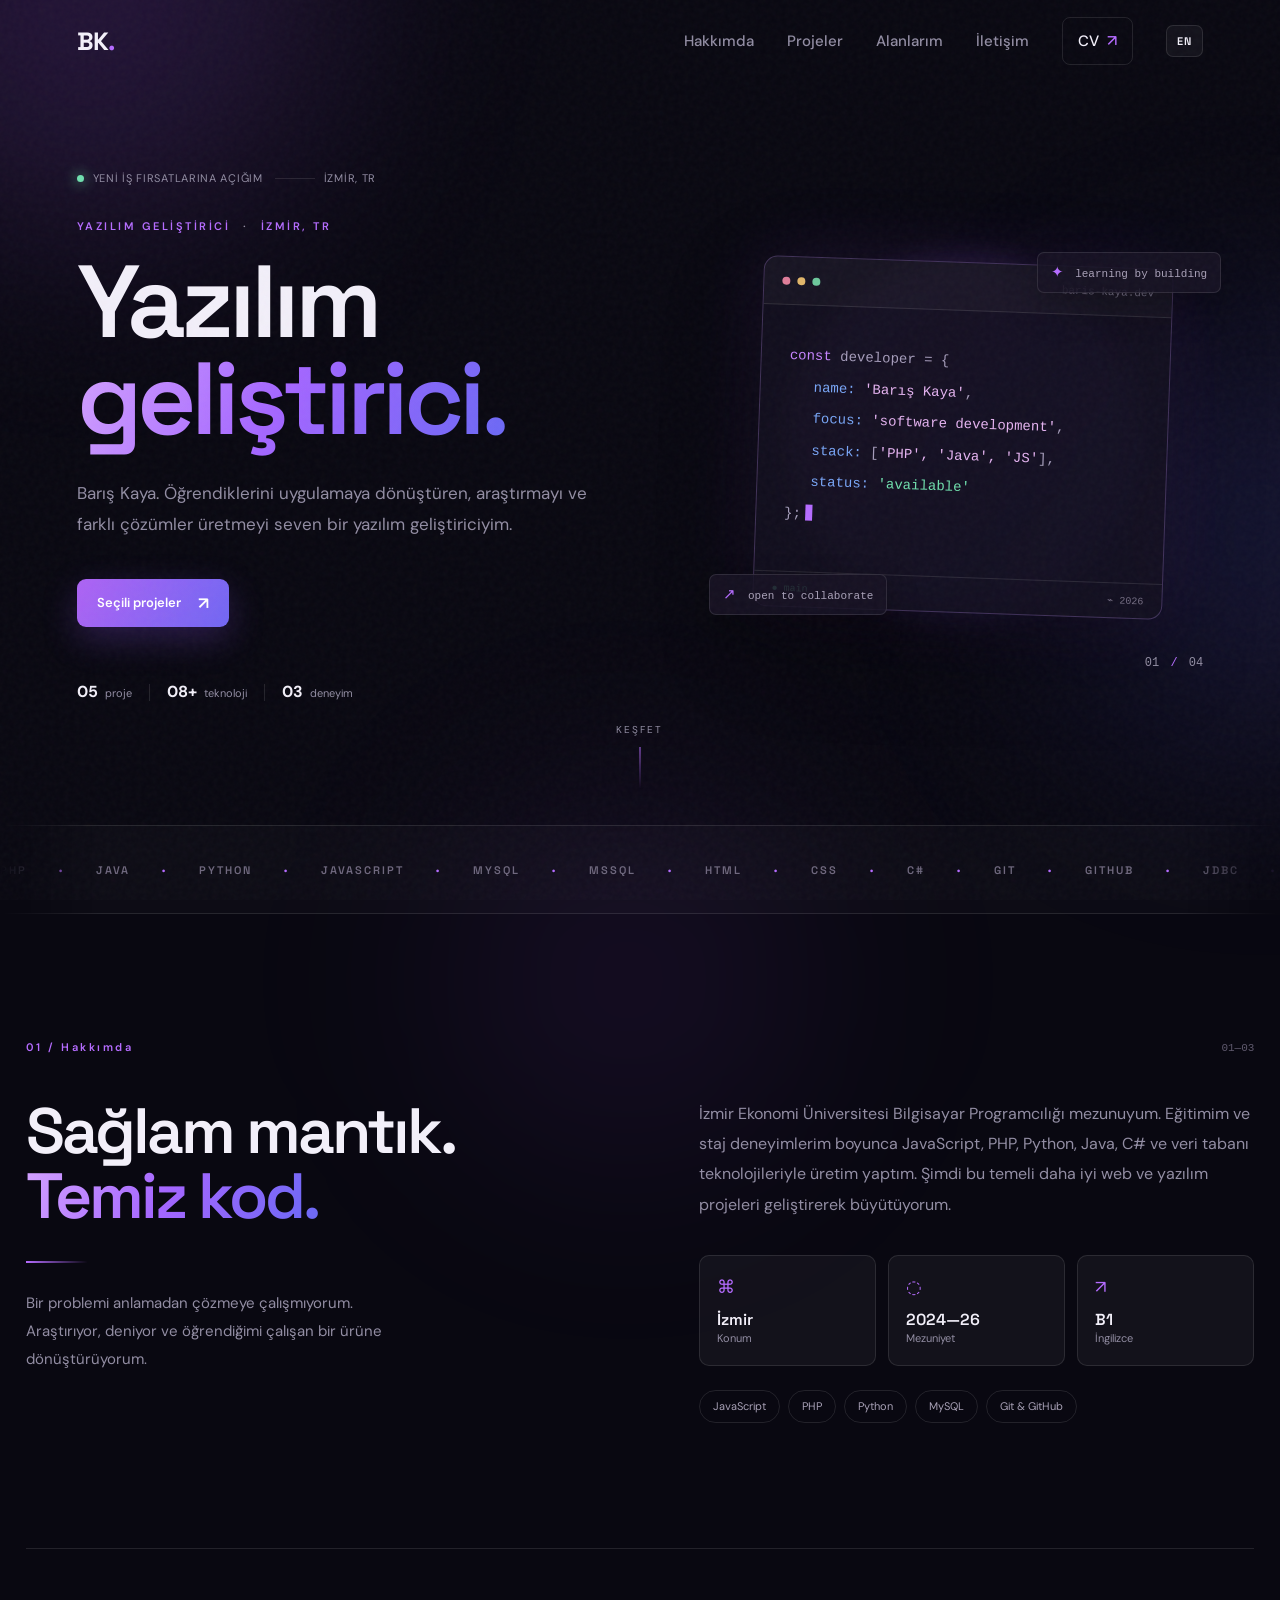
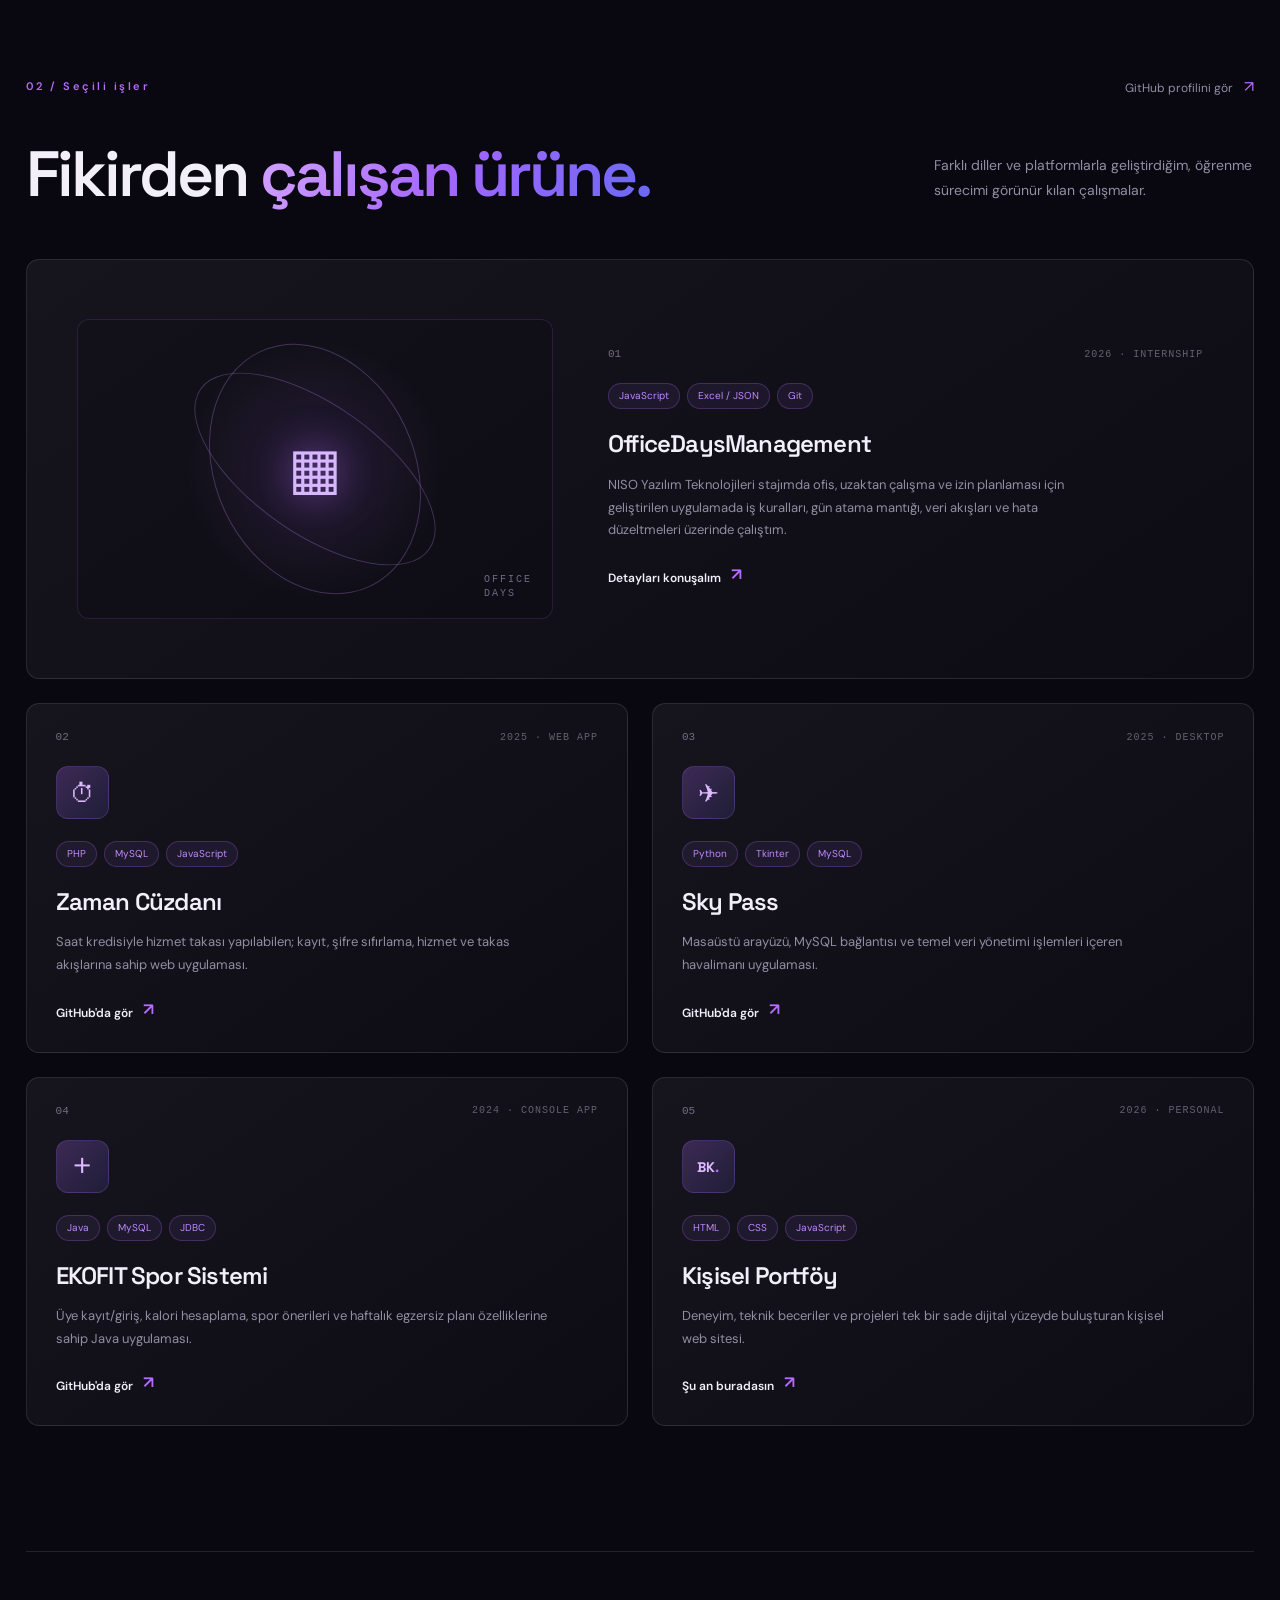
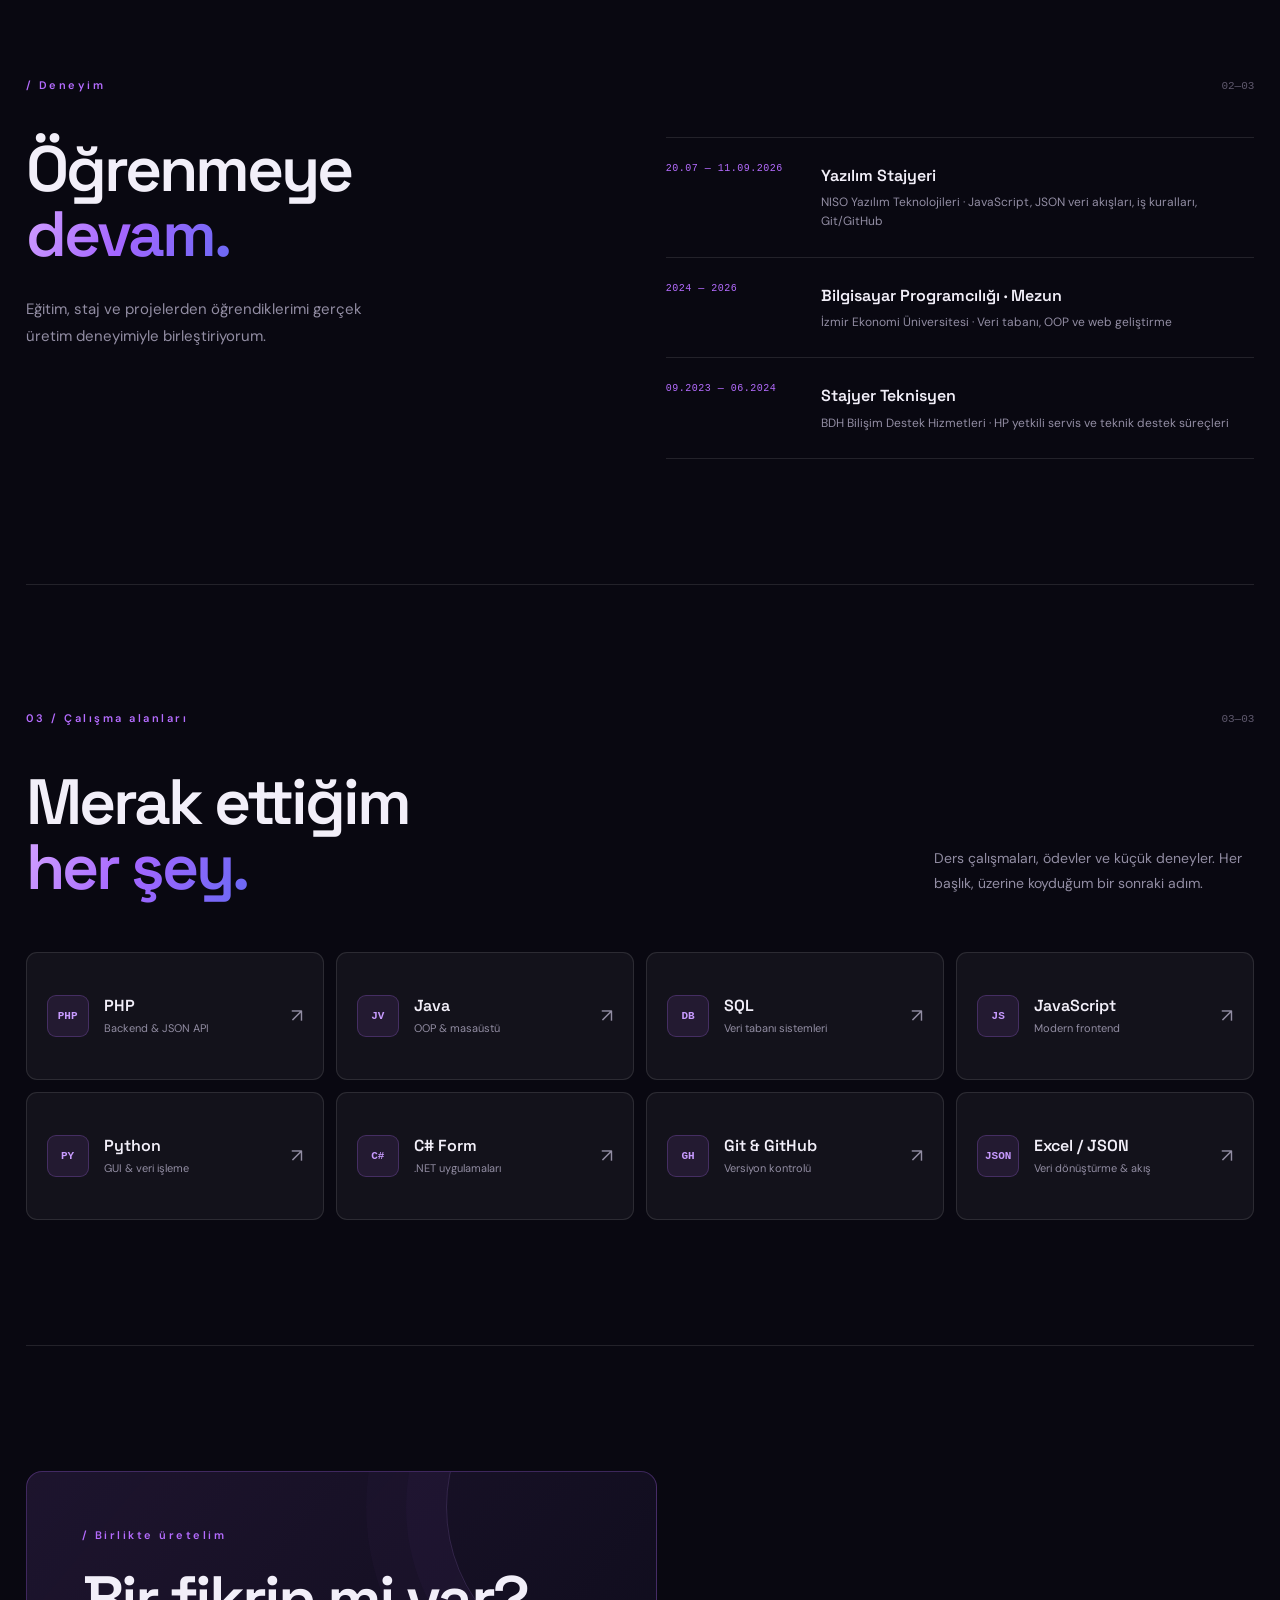
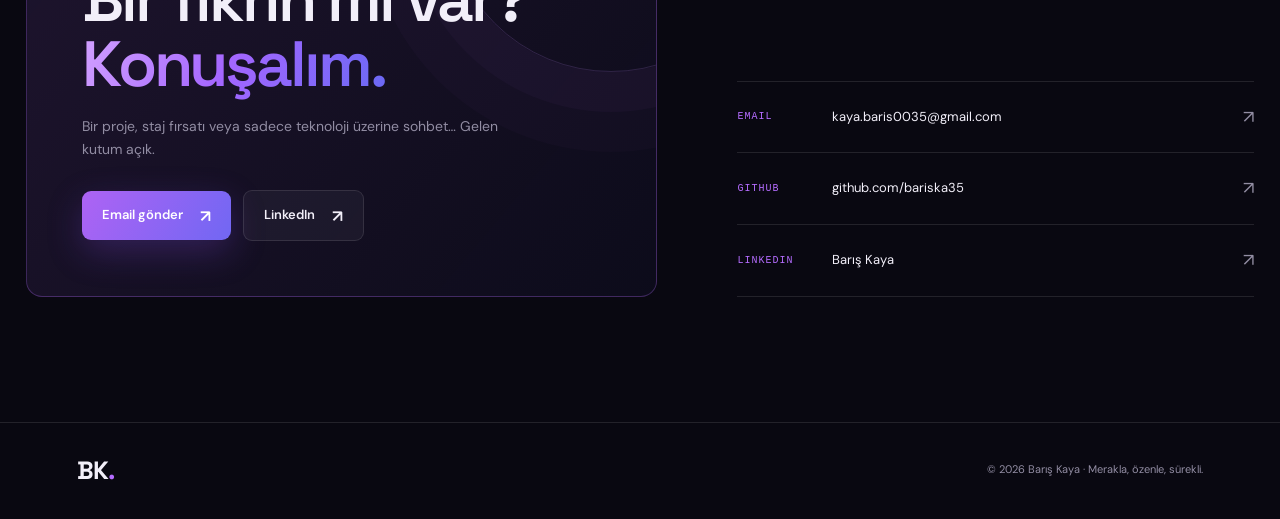
==== commit b8e28251: "Update eyebrow text to specify job opportunities in Turkish" ====
--- a/index.html
+++ b/index.html
@@ -39,7 +39,7 @@
         <section id="home" class="hero">
             <div class="hero-grid">
                 <div class="hero-copy">
-                    <div class="eyebrow"><span class="status-dot"></span> Yeni fırsatlara açığım <span class="eyebrow-line"></span> İzmir, TR</div>
+                    <div class="eyebrow"><span class="status-dot"></span> Yeni iş fırsatlarına açığım <span class="eyebrow-line"></span> İzmir, TR</div>
                     <p class="hero-overline">YAZILIM GELİŞTİRİCİ <span>·</span> İZMİR, TR</p>
                     <h1>Yazılım<br><span class="gradient-text">geliştirici.</span></h1>
                     <p class="hero-sub">Barış Kaya. Öğrendiklerini uygulamaya dönüştüren, araştırmayı ve farklı çözümler üretmeyi seven bir yazılım geliştiriciyim.</p>
--- a/style.css
+++ b/style.css
@@ -15,7 +15,7 @@
     --accent: #b56cff;
     --accent-2: #6d67f6;
     --green: #70e0ae;
-    --max: 1240px;
+    --max: 1420px;
     --accent1: var(--accent);
     --accent2: var(--accent-2);
     --white: #fff;
@@ -128,7 +128,8 @@
 }
 .nav-links a {
     color: var(--muted);
-    font-size: 13px;
+    font-size: 15px;
+    font-weight: 500;
     text-decoration: none;
     transition: .25s;
 }
@@ -504,7 +505,7 @@
     }
 }
 section:not(.hero) {
-    width: min(var(--max),88%);
+    width: min(var(--max),96%);
     margin: auto;
     padding: 125px 0;
 }
@@ -557,8 +558,8 @@
 }
 .about-grid {
     display: grid;
-    grid-template-columns: .9fr 1fr;
-    gap: 130px;
+    grid-template-columns: .95fr 1.05fr;
+    gap: 170px;
 }
 .about-intro p {
     max-width: 360px;
@@ -577,7 +578,7 @@
     color: var(--muted);
     font-size: 16px;
     line-height: 1.9;
-    max-width: 550px;
+    max-width: 620px;
 }
 .fact-grid {
     display: grid;
@@ -624,11 +625,11 @@
 .projects-grid {
     display: grid;
     grid-template-columns: repeat(2,1fr);
-    gap: 17px;
+    gap: 24px;
 }
 .project-card {
     position: relative;
-    min-height: 310px;
+    min-height: 345px;
     padding: 27px 29px;
     border: 1px solid var(--border);
     border-radius: 13px;
@@ -656,7 +657,7 @@
 }
 .project-featured {
     grid-column: 1/-1;
-    min-height: 365px;
+    min-height: 420px;
     display: grid;
     grid-template-columns: .88fr 1.1fr;
     gap: 55px;
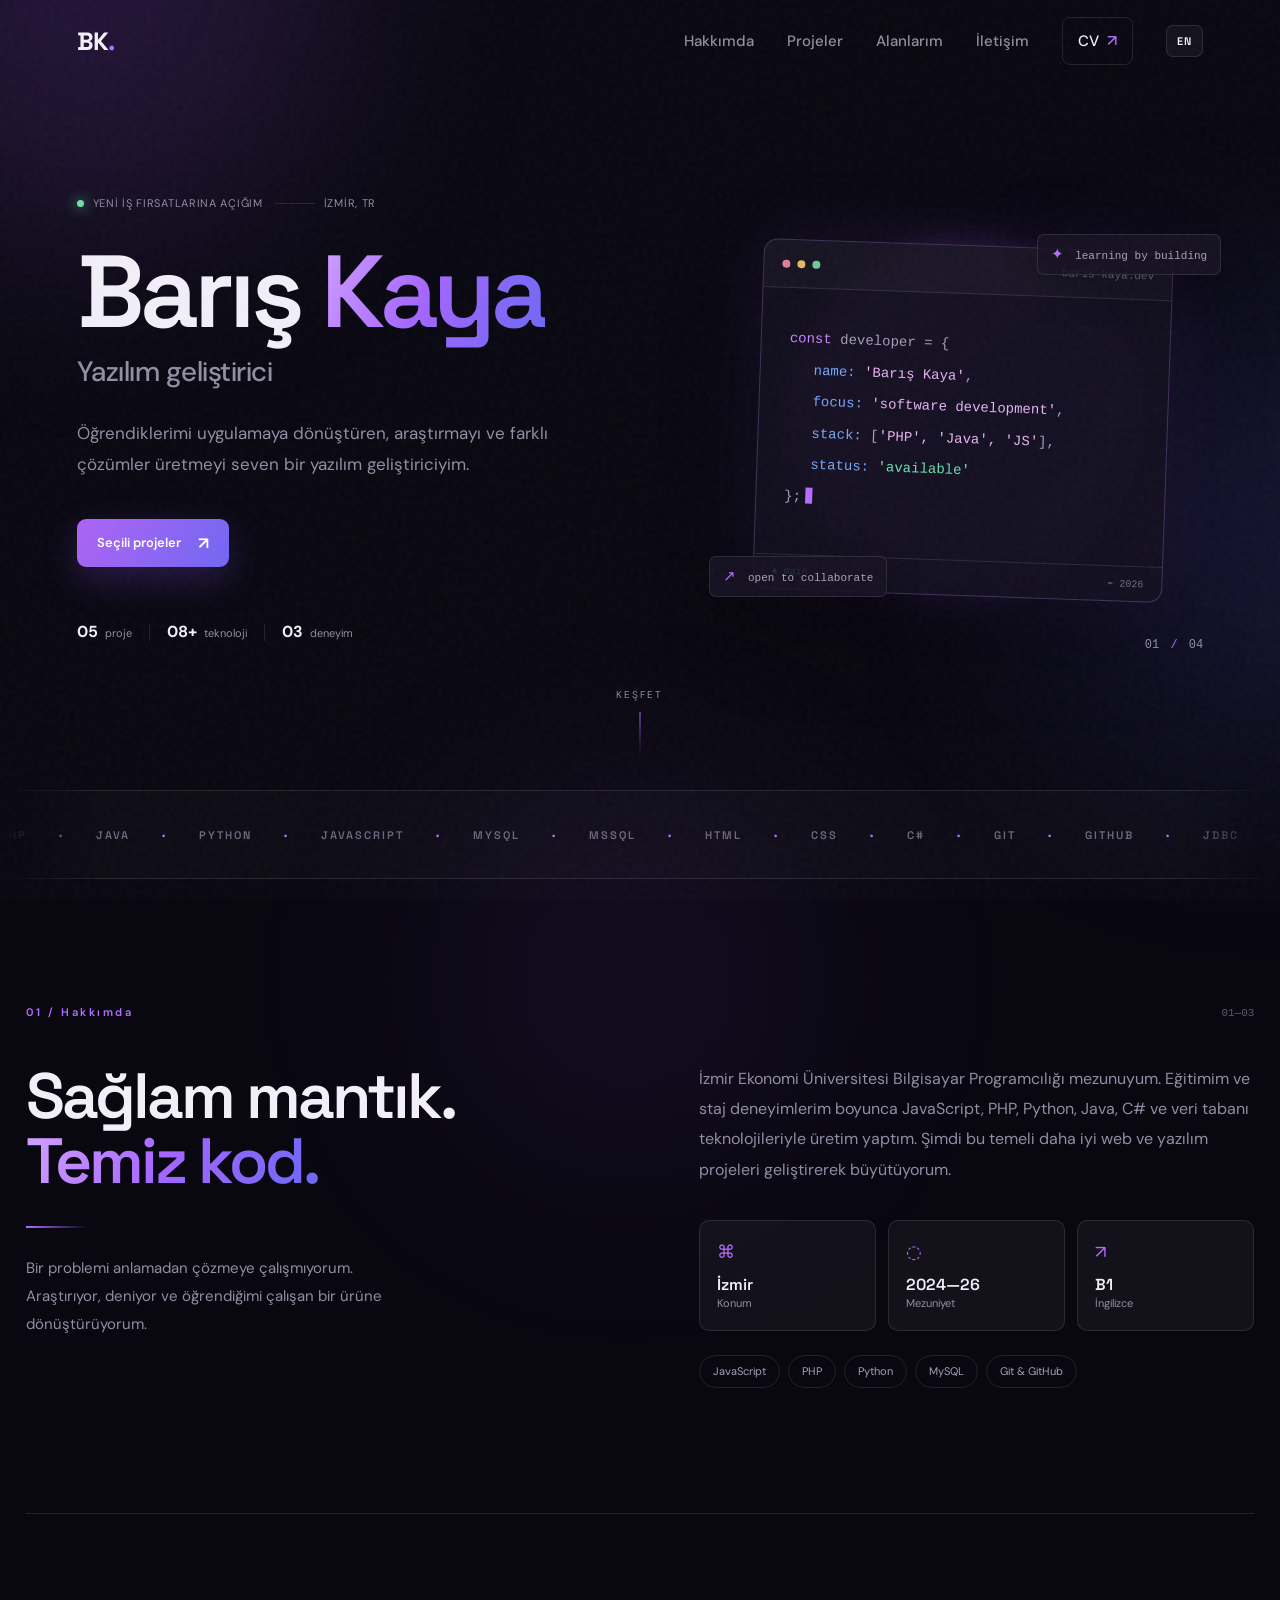
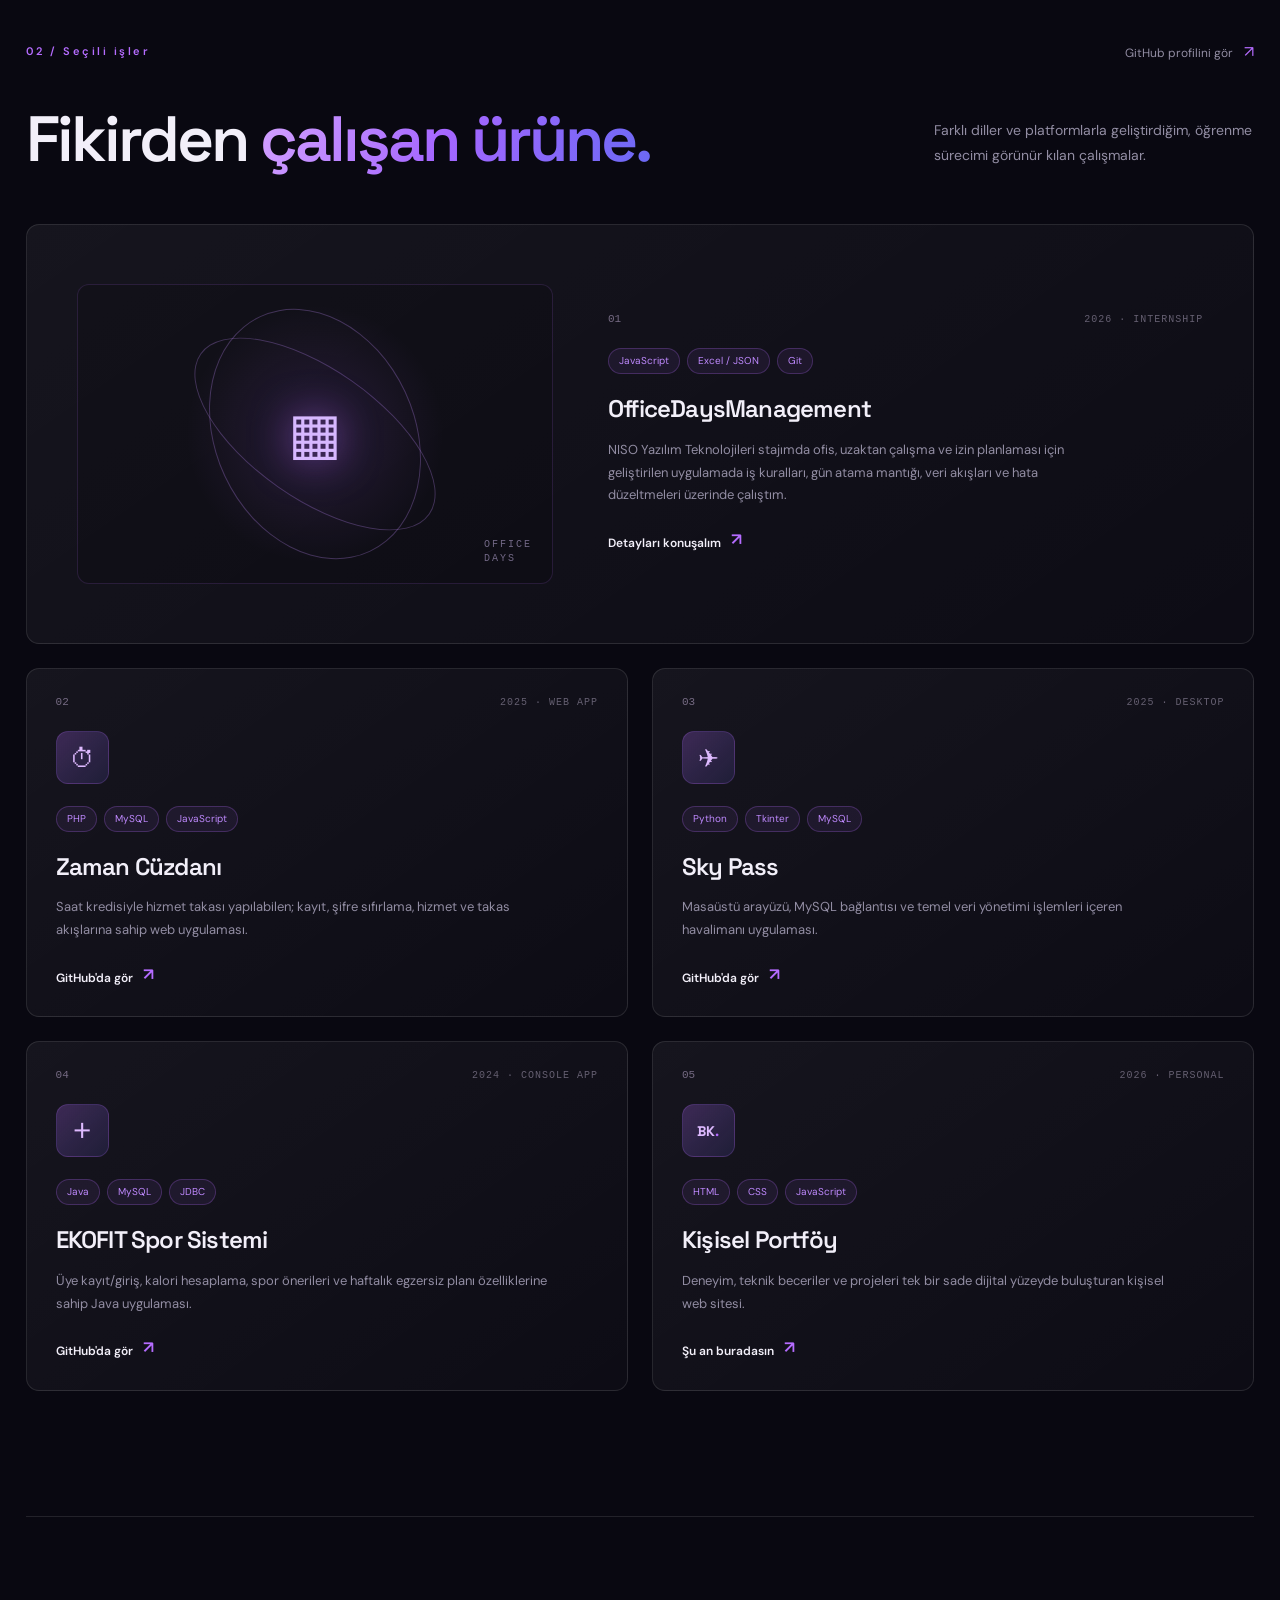
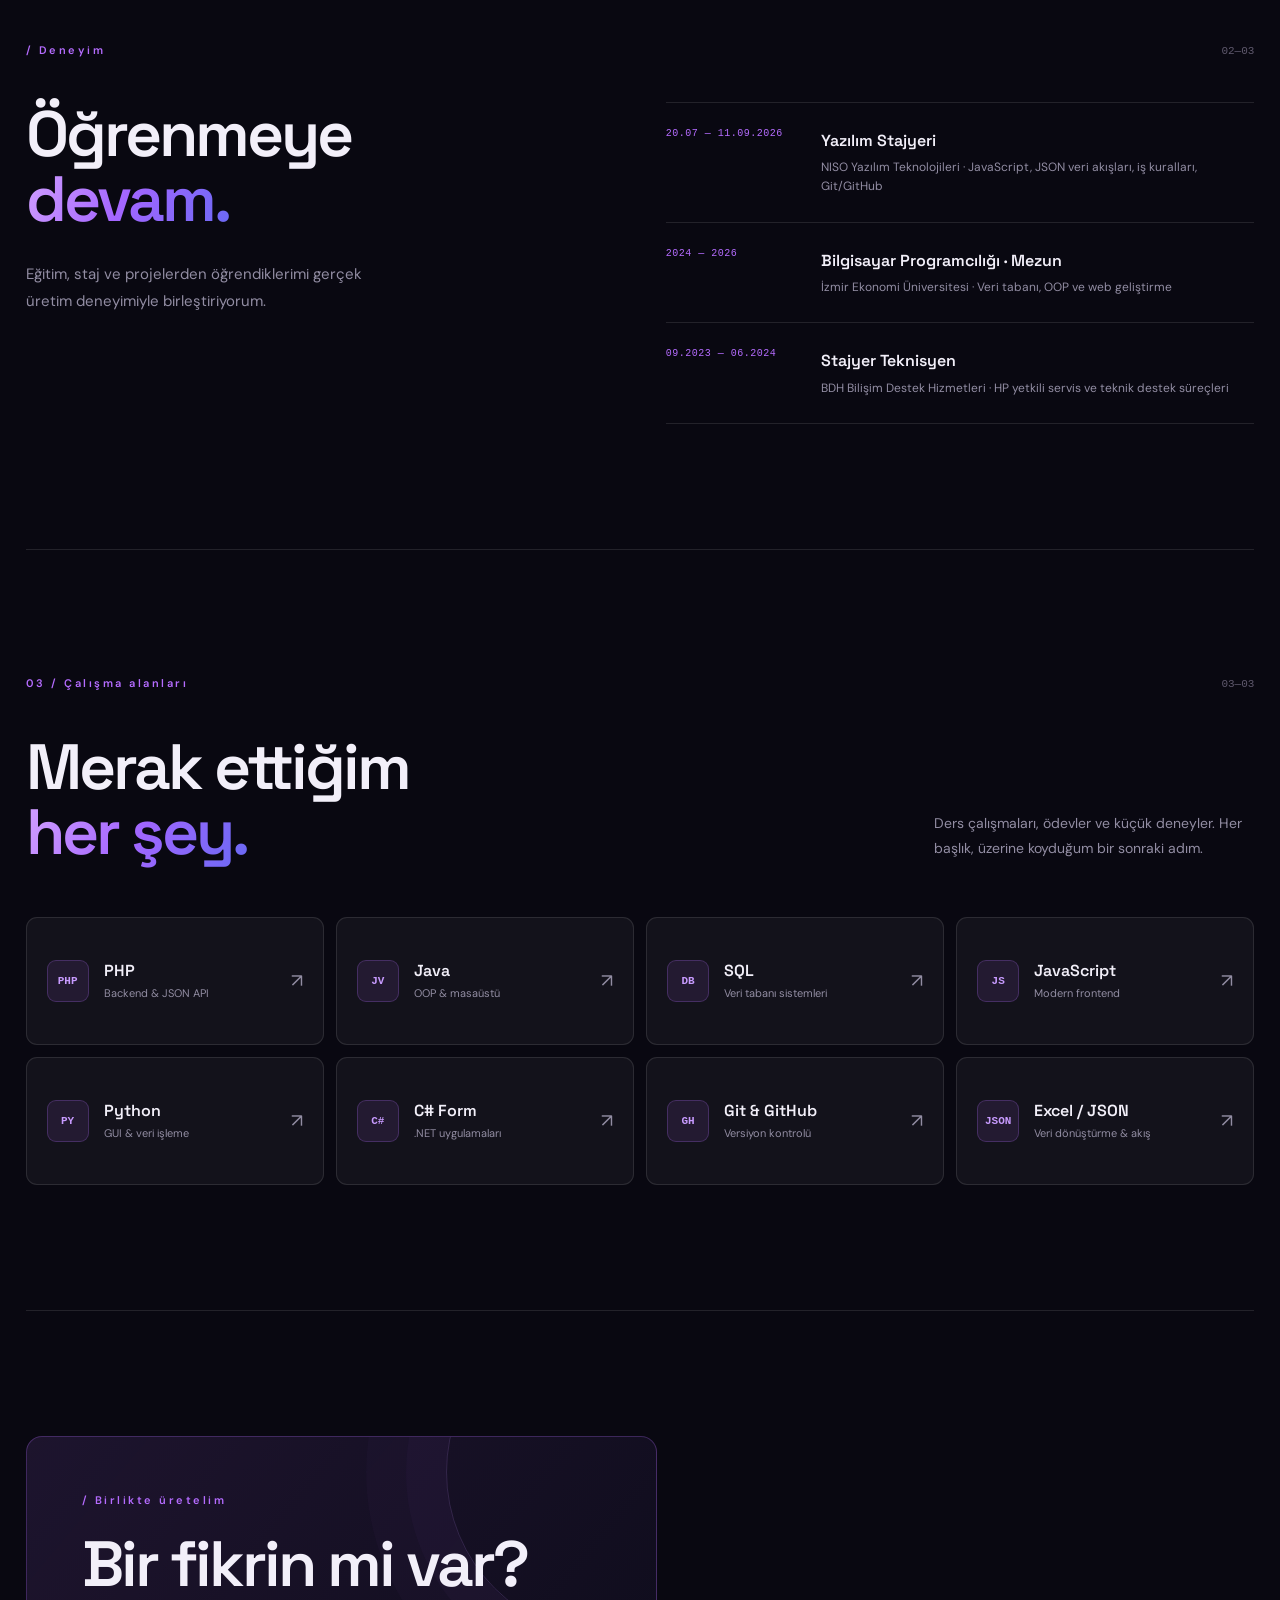
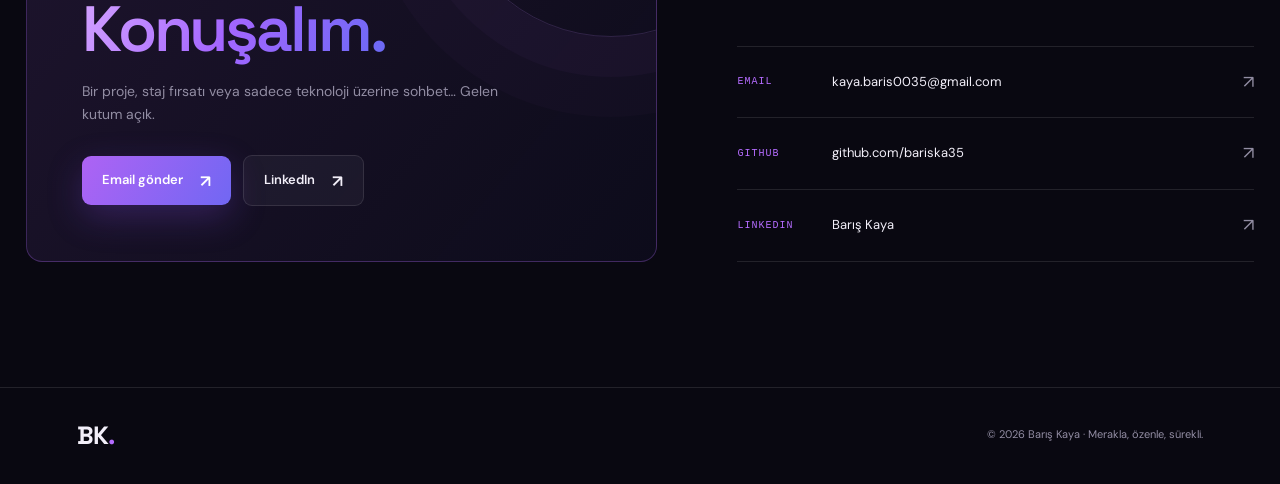
==== commit 8678050e: "Refactor hero section for improved readability and styling" ====
--- a/index.html
+++ b/index.html
@@ -40,9 +40,8 @@
             <div class="hero-grid">
                 <div class="hero-copy">
                     <div class="eyebrow"><span class="status-dot"></span> Yeni iş fırsatlarına açığım <span class="eyebrow-line"></span> İzmir, TR</div>
-                    <p class="hero-overline">YAZILIM GELİŞTİRİCİ <span>·</span> İZMİR, TR</p>
-                    <h1>Yazılım<br><span class="gradient-text">geliştirici.</span></h1>
-                    <p class="hero-sub">Barış Kaya. Öğrendiklerini uygulamaya dönüştüren, araştırmayı ve farklı çözümler üretmeyi seven bir yazılım geliştiriciyim.</p>
+                    <h1><span class="hero-name">Barış <span class="gradient-text">Kaya</span></span><small class="hero-role">Yazılım geliştirici</small></h1>
+                    <p class="hero-sub">Öğrendiklerini uygulamaya dönüştüren, araştırmayı ve farklı çözümler üretmeyi seven bir yazılım geliştiriciyim.</p>
                     <div class="hero-cta">
                         <a href="#projects" class="btn btn-primary">Seçili projeler <span>↗</span></a>
                     </div>
--- a/style.css
+++ b/style.css
@@ -233,6 +233,16 @@
     font-weight: 600;
     margin-bottom: 30px;
 }
+.hero-name {
+    display: block;
+}
+.hero-role {
+    display: block;
+    margin-top: 17px;
+    color: var(--muted);
+    font: 500 clamp(18px,2.2vw,28px)/1.1 'DM Sans',sans-serif;
+    letter-spacing: -.5px;
+}
 .gradient-text {
     background: linear-gradient(115deg,#d4a3ff 0%,#a466ff 48%,#6969f4 100%);
     -webkit-background-clip: text;
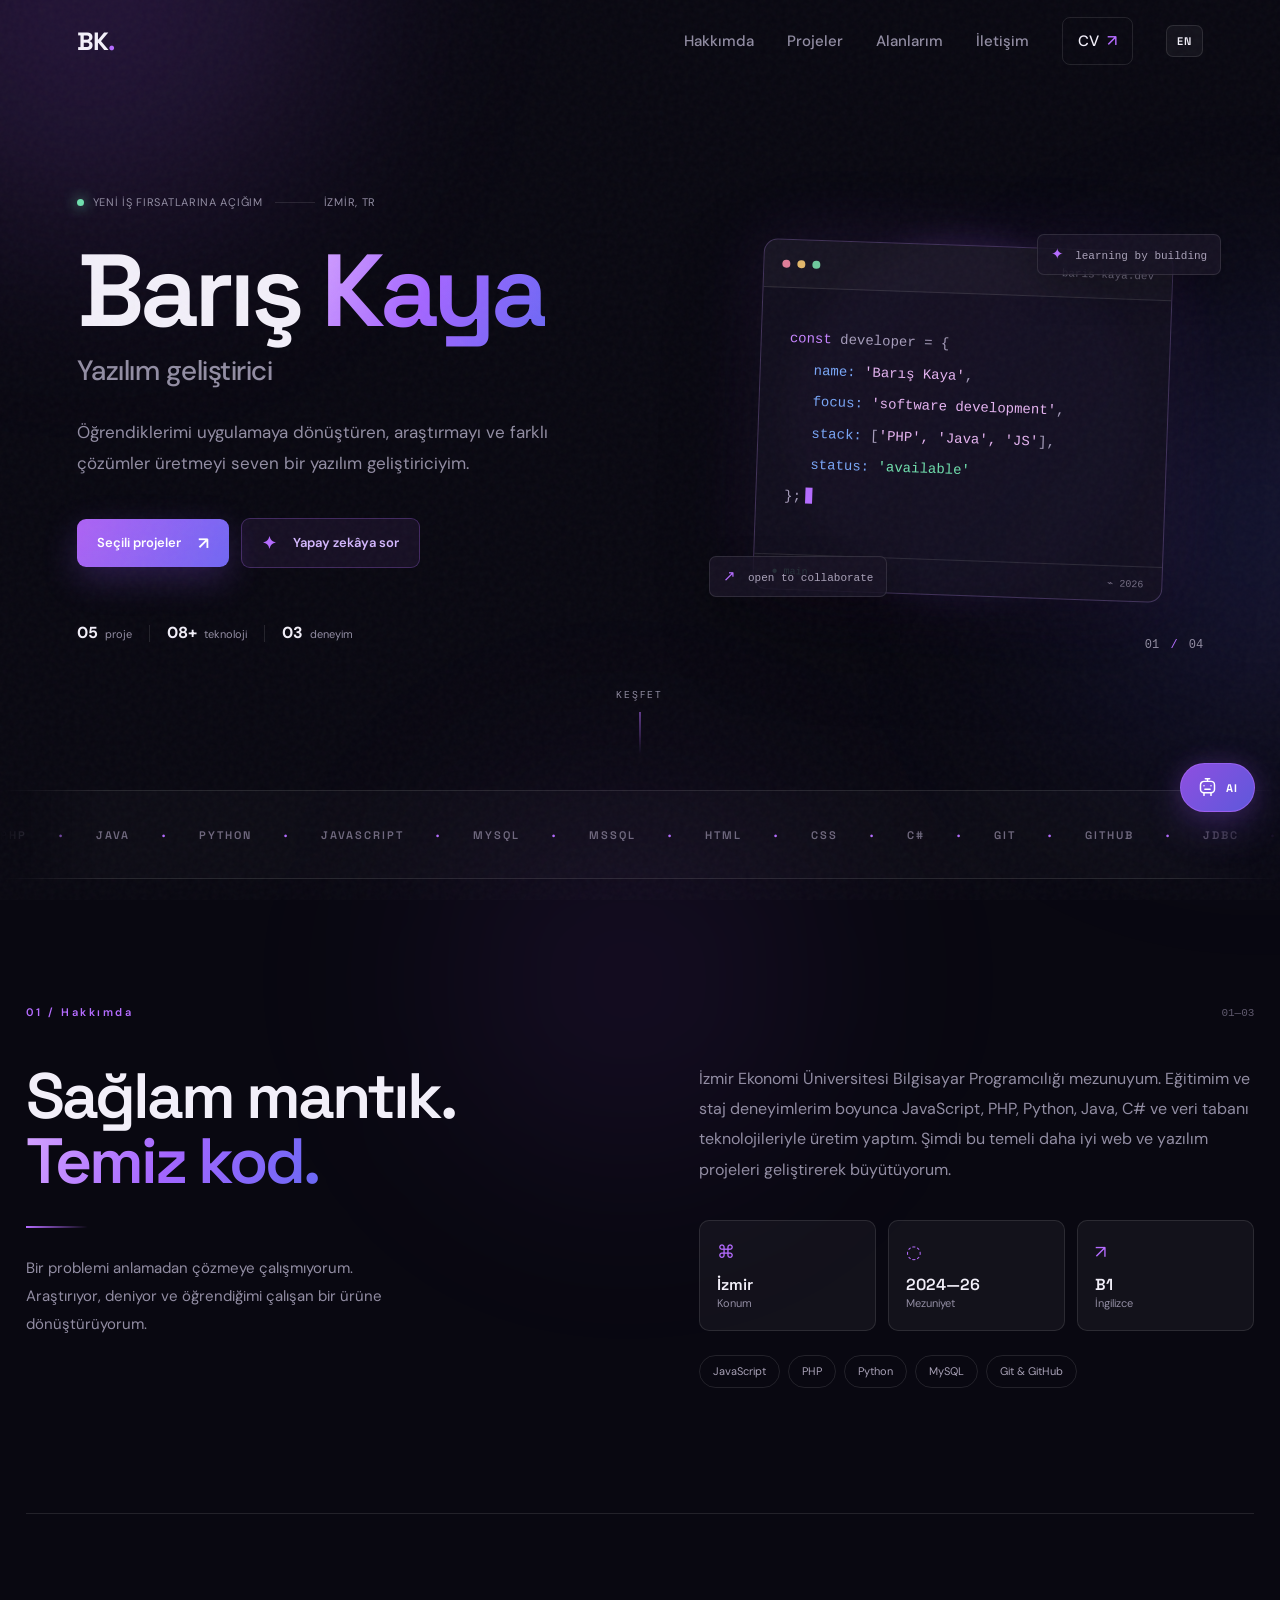
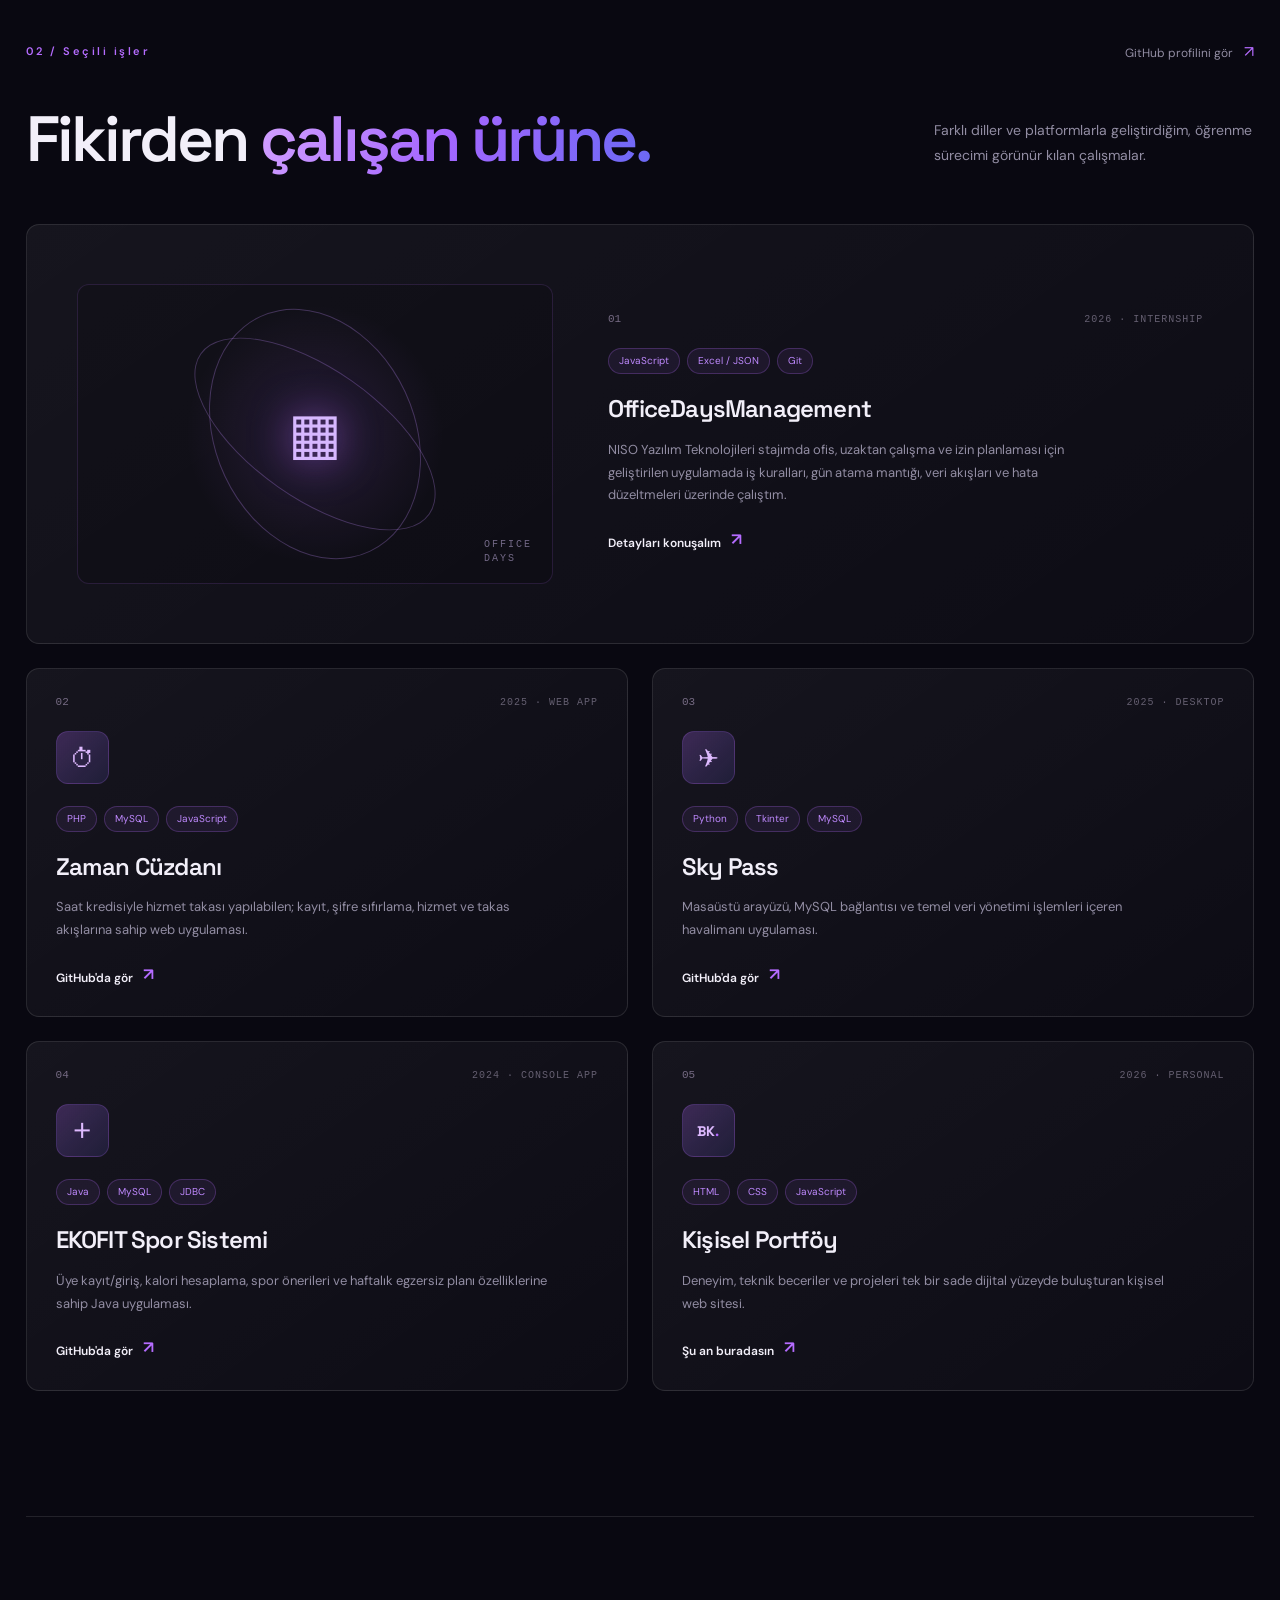
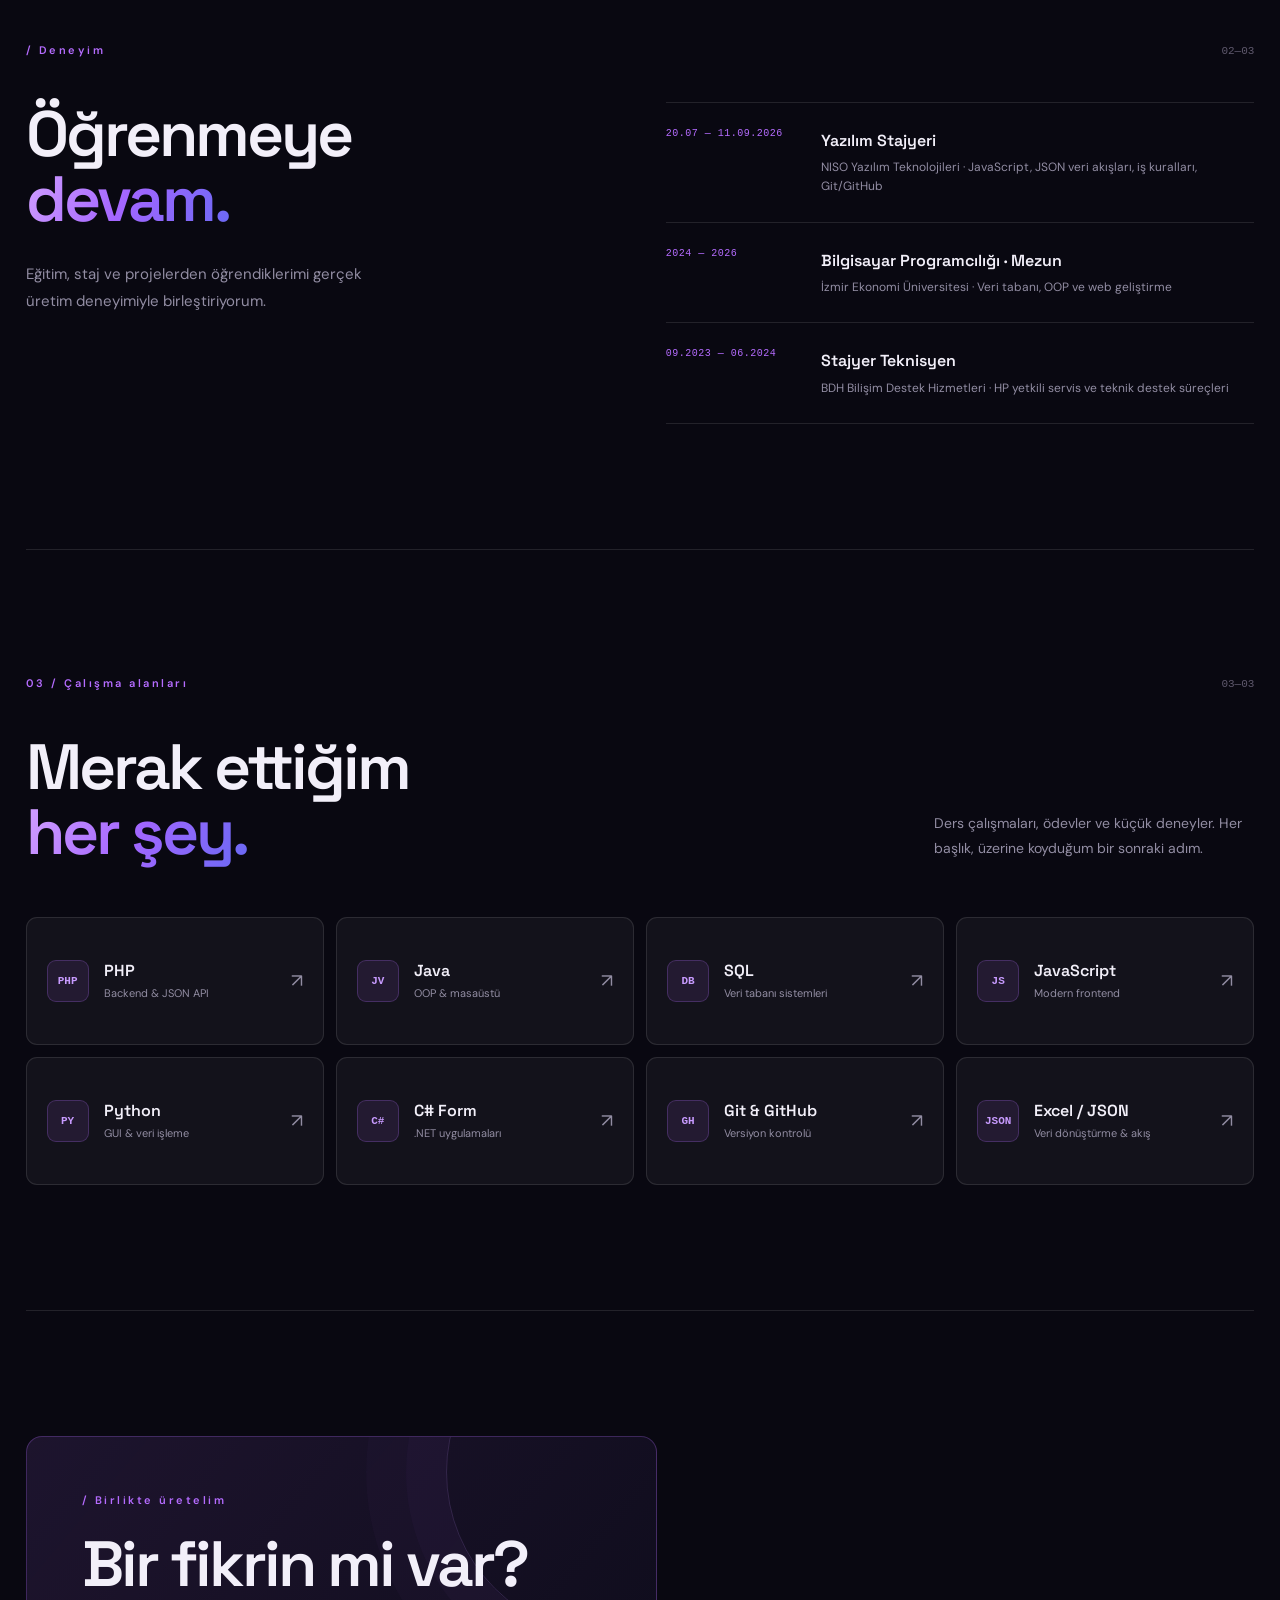
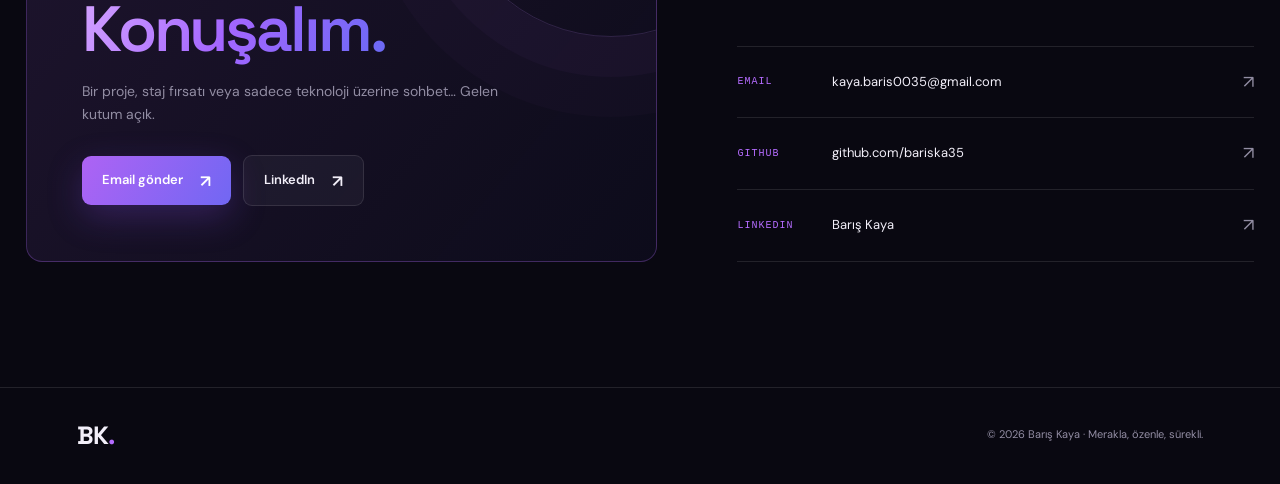
==== commit d25de638: "Add AI chat feature with interactive suggestions and styling" ====
--- a/index.html
+++ b/index.html
@@ -44,6 +44,7 @@
                     <p class="hero-sub">Öğrendiklerini uygulamaya dönüştüren, araştırmayı ve farklı çözümler üretmeyi seven bir yazılım geliştiriciyim.</p>
                     <div class="hero-cta">
                         <a href="#projects" class="btn btn-primary">Seçili projeler <span>↗</span></a>
+                        <button class="btn btn-ai" id="hero-ai-cta" type="button"><span>✦</span> Yapay zekâya sor</button>
                     </div>
                     <div class="hero-meta">
                         <span><b>05</b> proje</span><span class="meta-separator"></span><span><b>08+</b> teknoloji</span><span class="meta-separator"></span><span><b>03</b> deneyim</span>
@@ -106,6 +107,37 @@
 
     <a href="#home" class="back-to-top" id="back-to-top" aria-label="Başa dön">↑ <span>Başa dön</span></a>
     <footer class="footer"><div class="footer-inner"><a href="#home" class="logo">BK<i>.</i></a><p>© 2026 Barış Kaya · Merakla, özenle, sürekli.</p></div></footer>
+
+    <div class="ai-chat" id="ai-chat">
+        <button class="ai-chat-trigger" id="ai-chat-trigger" type="button" aria-label="AI sohbetini aç" aria-expanded="false" aria-controls="ai-chat-panel">
+            <svg width="21" height="21" viewBox="0 0 24 24" fill="none" stroke="currentColor" stroke-width="1.7" aria-hidden="true"><rect x="4" y="5" width="16" height="13" rx="4"/><path d="M8 21v-3M16 21v-3M8 10h.01M16 10h.01M9 14h6M12 2v3" stroke-linecap="round"/><path d="M9.5 2h5" stroke-linecap="round"/></svg>
+            <span class="ai-chat-trigger-label">AI</span>
+        </button>
+
+        <section class="ai-chat-panel" id="ai-chat-panel" role="dialog" aria-modal="false" aria-labelledby="ai-chat-title" aria-hidden="true">
+            <div class="ai-chat-header">
+                <div class="ai-chat-heading">
+                    <span class="ai-chat-avatar">✦</span>
+                    <span><strong id="ai-chat-title">Barış AI</strong><small id="ai-chat-subtitle">CV ve projeler hakkında sor</small></span>
+                </div>
+                <button class="ai-chat-close" id="ai-chat-close" type="button" aria-label="Sohbeti kapat">×</button>
+            </div>
+            <div class="ai-chat-messages" id="ai-chat-messages" aria-live="polite">
+                <div class="ai-message ai-message-bot" id="ai-chat-welcome">Merhaba! Ben Barış’ın portföy asistanıyım. Eğitim, lise, İngilizce seviyesi, deneyim, projeler, kullandığı teknolojiler veya iletişim hakkında bana soru sorabilirsin.</div>
+            </div>
+            <div class="ai-chat-suggestions" id="ai-chat-suggestions">
+                <button type="button" data-question="education">Nerede mezun oldu?</button>
+                <button type="button" data-question="languages">İngilizce seviyesi nedir?</button>
+                <button type="button" data-question="skills">Hangi yazılım dillerini kullanıyor?</button>
+                <button type="button" data-question="projects">Projeleri neler?</button>
+                <button type="button" data-question="experience">Nerede staj yaptı?</button>
+            </div>
+            <form class="ai-chat-form" id="ai-chat-form">
+                <input id="ai-chat-input" type="text" autocomplete="off" placeholder="Bir soru yaz..." aria-label="Barış AI'a soru sor">
+                <button type="submit" aria-label="Mesaj gönder">↗</button>
+            </form>
+        </section>
+    </div>
     <script src="script.js"></script>
 </body>
 </html>
--- a/style.css
+++ b/style.css
@@ -296,6 +296,21 @@
     color: var(--accent);
     transform: translateY(-3px);
 }
+.btn-ai {
+    border: 1px solid rgba(181,108,255,.28);
+    background: rgba(181,108,255,.08);
+    color: #d5b8ff;
+    cursor: pointer;
+}
+.btn-ai span {
+    color: var(--accent);
+}
+.btn-ai:hover {
+    border-color: var(--accent);
+    background: rgba(181,108,255,.16);
+    color: var(--text);
+    transform: translateY(-3px);
+}
 .hero-meta {
     display: flex;
     align-items: center;
@@ -1316,6 +1331,216 @@
     color: var(--accent);
     transform: translateY(-3px);
 }
+.ai-chat {
+    position: relative;
+    z-index: 1100;
+}
+.ai-chat-trigger {
+    position: fixed;
+    right: 25px;
+    bottom: 88px;
+    z-index: 1101;
+    display: inline-flex;
+    align-items: center;
+    gap: 8px;
+    padding: 13px 16px;
+    border: 1px solid rgba(181,108,255,.55);
+    border-radius: 100px;
+    background: linear-gradient(135deg,#8e4fe0,#5e58db);
+    box-shadow: 0 15px 38px rgba(83,49,148,.38),0 0 25px rgba(181,108,255,.18);
+    color: #fff;
+    font: 700 11px 'Space Grotesk',sans-serif;
+    letter-spacing: 1px;
+    cursor: pointer;
+    transition: .3s;
+}
+.ai-chat-trigger:hover,
+.ai-chat-trigger[aria-expanded="true"] {
+    border-color: #e0c2ff;
+    box-shadow: 0 18px 45px rgba(83,49,148,.48),0 0 32px rgba(181,108,255,.3);
+    transform: translateY(-4px);
+}
+/* The chat is a floating panel, not a page section. Keep the global section
+   spacing from changing its size or making it feel full-screen. */
+section.ai-chat-panel {
+    position: fixed;
+    right: 25px;
+    bottom: 155px;
+    z-index: 1100;
+    width: min(520px,calc(100vw - 48px));
+    max-height: min(620px,72vh);
+    margin: 0;
+    padding: 0;
+    overflow: hidden;
+    border: 1px solid rgba(181,108,255,.35);
+    border-radius: 18px;
+    background: rgba(14,11,25,.96);
+    box-shadow: 0 25px 80px rgba(0,0,0,.48),0 0 45px rgba(110,62,181,.16);
+    backdrop-filter: blur(24px);
+    opacity: 0;
+    visibility: hidden;
+    pointer-events: none;
+    transform: translateY(16px) scale(.97);
+    transform-origin: bottom right;
+    transition: opacity .25s,visibility .25s,transform .25s;
+}
+.ai-chat-panel.open {
+    opacity: 1;
+    visibility: visible;
+    pointer-events: auto;
+    transform: none;
+}
+.ai-chat-header {
+    display: flex;
+    align-items: center;
+    justify-content: space-between;
+    gap: 12px;
+    padding: 17px 18px;
+    border-bottom: 1px solid var(--border);
+    background: linear-gradient(135deg,rgba(181,108,255,.16),rgba(109,103,246,.06));
+}
+.ai-chat-heading {
+    display: flex;
+    align-items: center;
+    gap: 11px;
+}
+.ai-chat-avatar {
+    display: grid;
+    width: 34px;
+    height: 34px;
+    place-items: center;
+    border: 1px solid rgba(224,194,255,.4);
+    border-radius: 11px;
+    background: rgba(181,108,255,.18);
+    color: #e0c2ff;
+    font-size: 17px;
+}
+.ai-chat-heading strong,
+.ai-chat-heading small {
+    display: block;
+}
+.ai-chat-heading strong {
+    color: var(--text);
+    font: 600 14px 'Space Grotesk',sans-serif;
+}
+.ai-chat-heading small {
+    margin-top: 3px;
+    color: var(--muted);
+    font-size: 10px;
+}
+.ai-chat-close {
+    width: 28px;
+    height: 28px;
+    border: 1px solid var(--border);
+    border-radius: 50%;
+    background: transparent;
+    color: var(--muted);
+    font-size: 20px;
+    line-height: 1;
+    cursor: pointer;
+    transition: .25s;
+}
+.ai-chat-close:hover {
+    border-color: var(--accent);
+    color: var(--text);
+}
+.ai-chat-messages {
+    display: flex;
+    flex-direction: column;
+    gap: 10px;
+    max-height: 250px;
+    min-height: 120px;
+    overflow-y: auto;
+    padding: 17px;
+    scrollbar-width: thin;
+    scrollbar-color: rgba(181,108,255,.4) transparent;
+}
+.ai-message {
+    max-width: 88%;
+    padding: 11px 13px;
+    border-radius: 13px;
+    font-size: 12px;
+    line-height: 1.65;
+    white-space: pre-line;
+}
+.ai-message-bot {
+    align-self: flex-start;
+    border: 1px solid var(--border);
+    border-top-left-radius: 4px;
+    background: rgba(255,255,255,.045);
+    color: var(--text);
+}
+.ai-message-user {
+    align-self: flex-end;
+    border: 1px solid rgba(181,108,255,.3);
+    border-top-right-radius: 4px;
+    background: rgba(181,108,255,.15);
+    color: #eadbff;
+}
+.ai-chat-suggestions {
+    display: flex;
+    flex-wrap: wrap;
+    gap: 7px;
+    max-height: 150px;
+    overflow-y: auto;
+    padding: 0 17px 13px;
+    scrollbar-width: thin;
+    scrollbar-color: rgba(181,108,255,.35) transparent;
+}
+.ai-chat-suggestions button {
+    padding: 7px 9px;
+    border: 1px solid rgba(181,108,255,.26);
+    border-radius: 100px;
+    background: rgba(181,108,255,.07);
+    color: #caa7f8;
+    font-size: 10px;
+    cursor: pointer;
+    transition: .25s;
+}
+.ai-chat-suggestions button:hover {
+    border-color: var(--accent);
+    background: rgba(181,108,255,.15);
+    color: var(--text);
+}
+.ai-chat-form {
+    display: flex;
+    gap: 8px;
+    padding: 13px;
+    border-top: 1px solid var(--border);
+    background: rgba(0,0,0,.12);
+}
+.ai-chat-form input {
+    min-width: 0;
+    flex: 1;
+    padding: 11px 12px;
+    border: 1px solid var(--border);
+    border-radius: 10px;
+    outline: none;
+    background: rgba(255,255,255,.045);
+    color: var(--text);
+    font: 12px 'DM Sans',sans-serif;
+}
+.ai-chat-form input::placeholder {
+    color: #746d83;
+}
+.ai-chat-form input:focus {
+    border-color: rgba(181,108,255,.65);
+    box-shadow: 0 0 0 3px rgba(181,108,255,.09);
+}
+.ai-chat-form button {
+    width: 40px;
+    border: 0;
+    border-radius: 10px;
+    background: var(--accent);
+    color: #fff;
+    font-size: 18px;
+    cursor: pointer;
+    transition: .25s;
+}
+.ai-chat-form button:hover {
+    background: #c28aff;
+    transform: translateY(-2px);
+}
 @media(max-width:980px) {
     .works-grid {
         grid-template-columns: repeat(2,1fr);
@@ -1339,6 +1564,20 @@
     .back-to-top span {
         display: none;
     }
+    .ai-chat-trigger {
+        right: 16px;
+        bottom: 78px;
+        padding: 12px 14px;
+    }
+    section.ai-chat-panel {
+        right: 16px;
+        bottom: 135px;
+        width: calc(100vw - 48px);
+        max-height: min(560px,70vh);
+    }
+    .ai-chat-suggestions {
+        max-height: 120px;
+    }
 }
 .nav-links.open .lang-toggle {
     font-size: 18px;
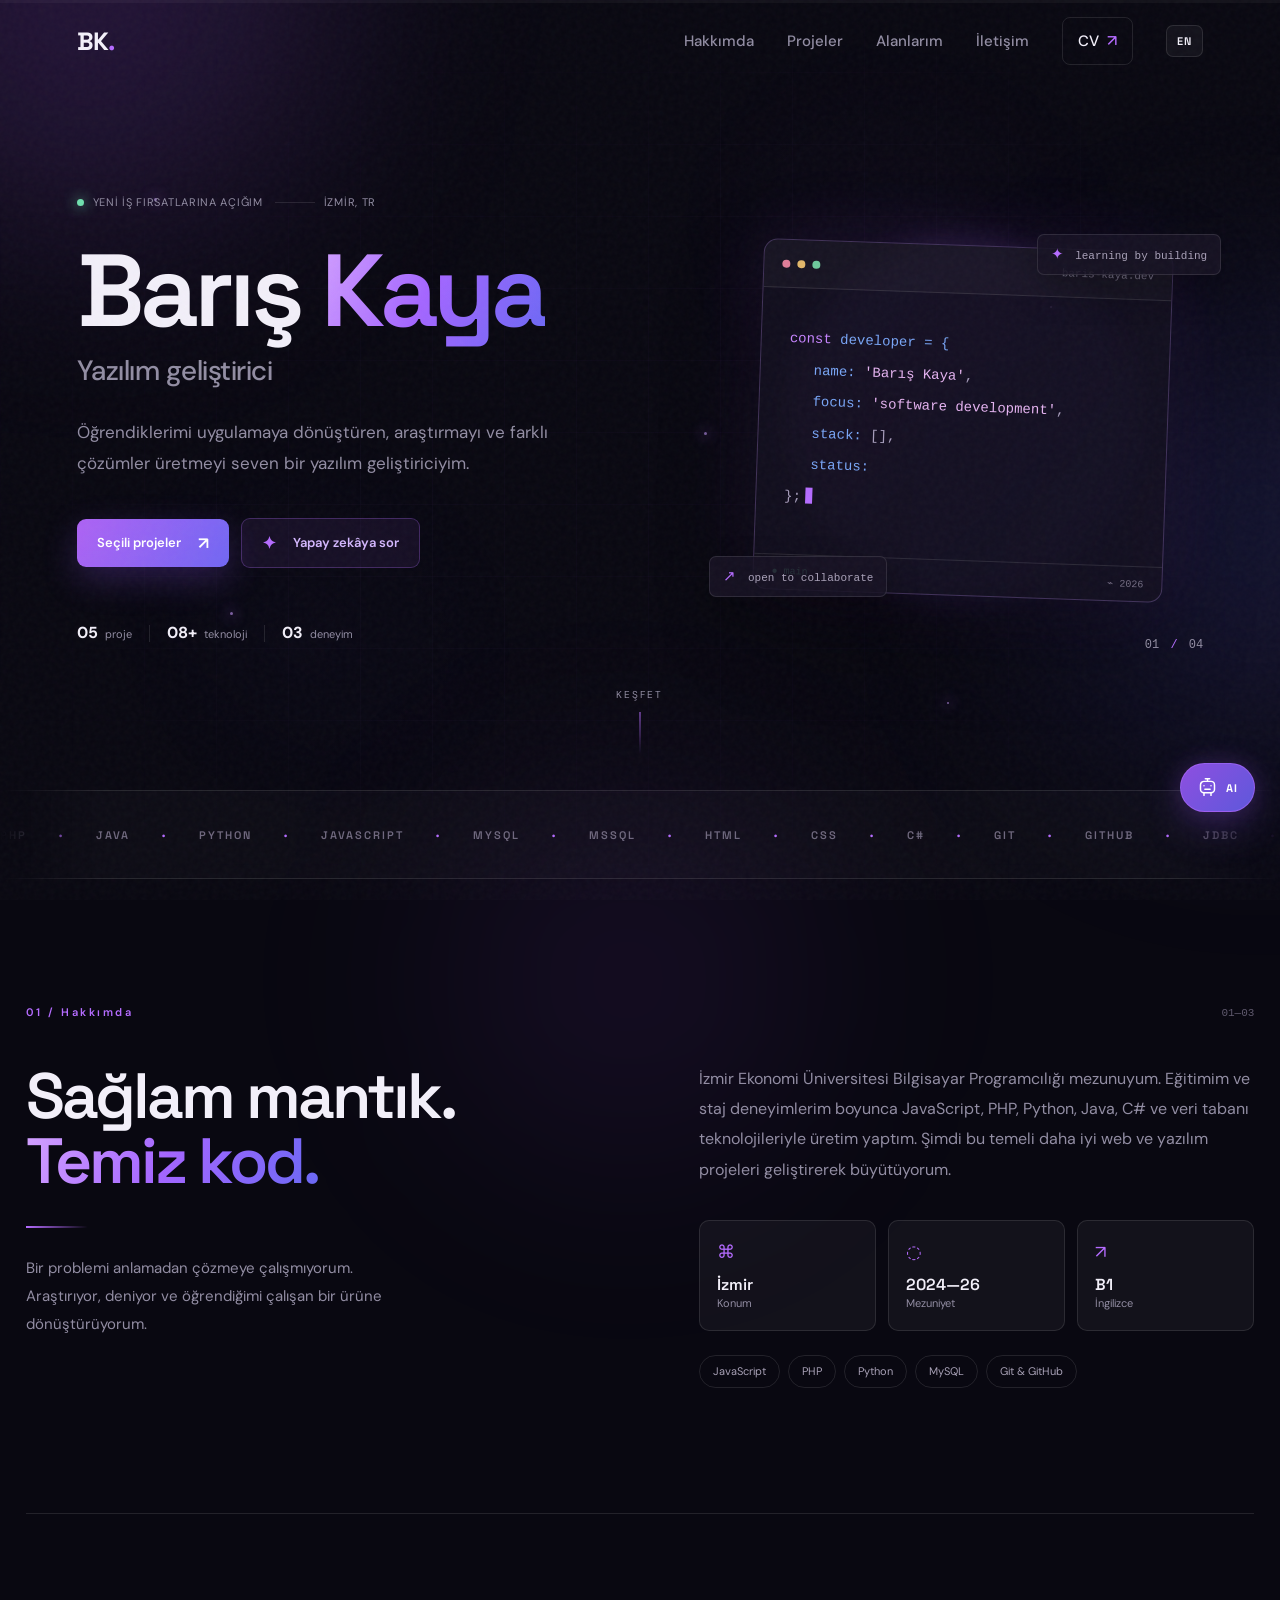
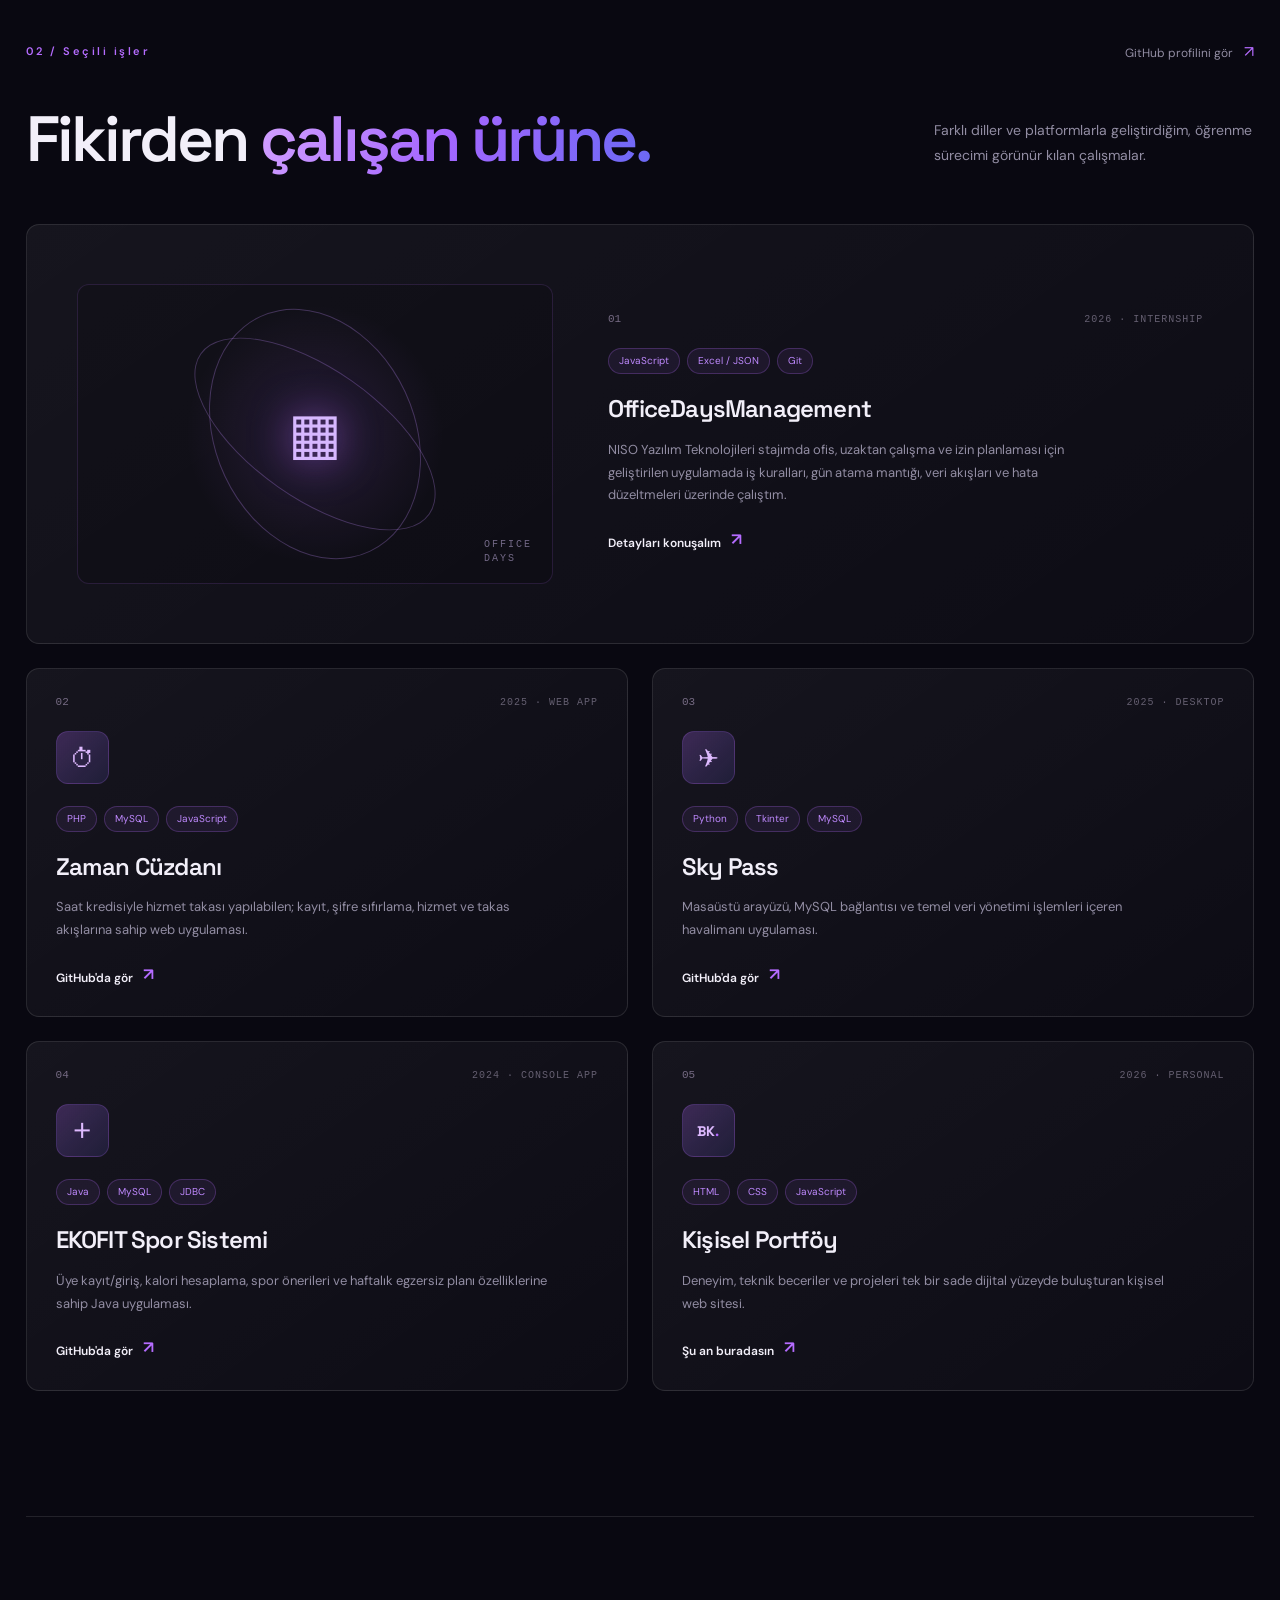
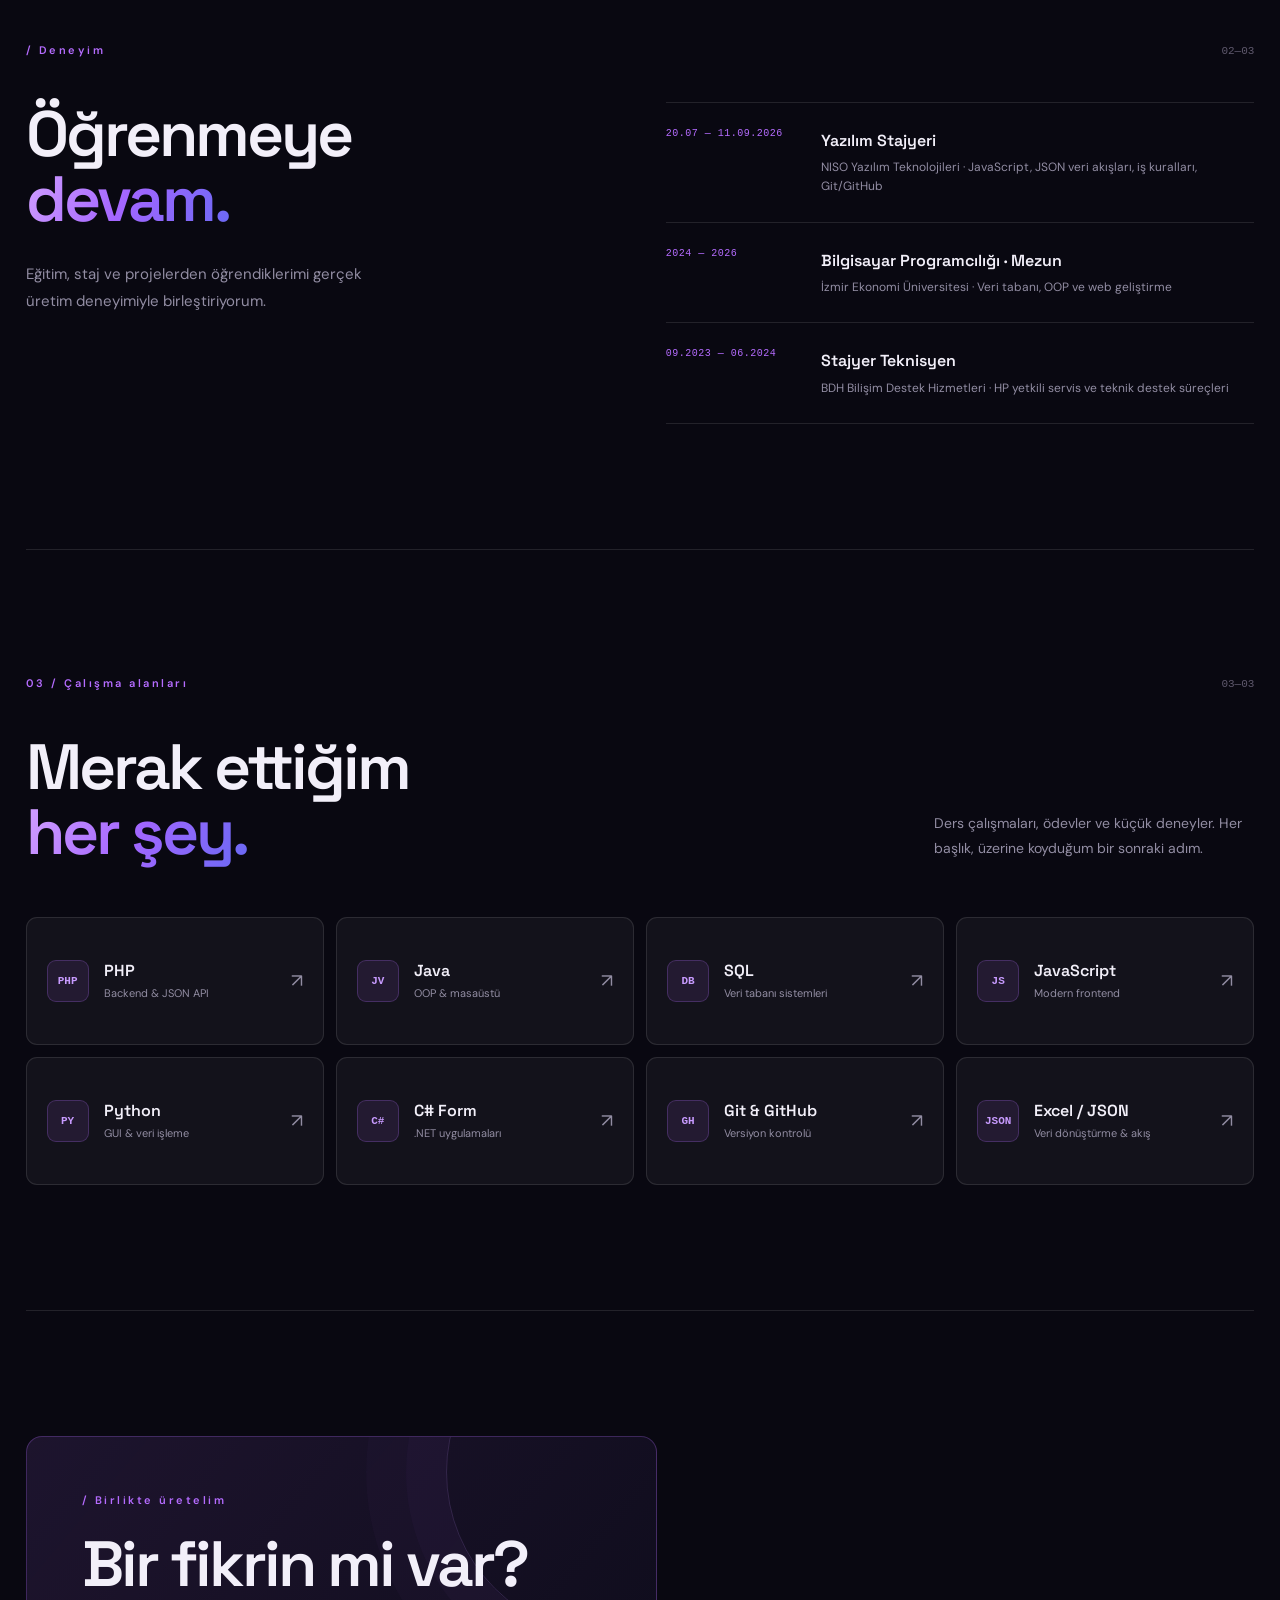
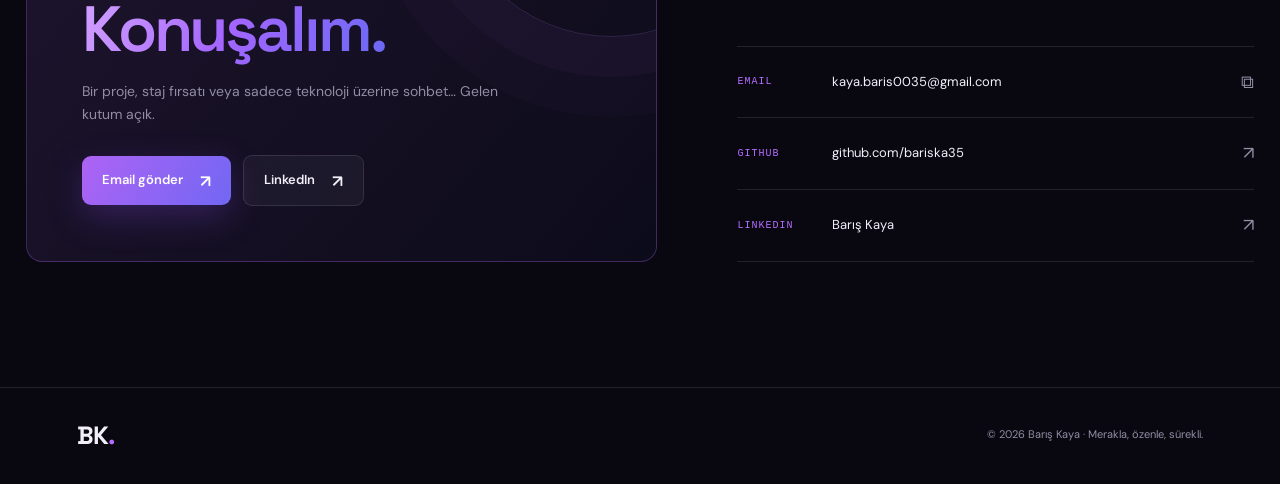
==== commit 7056646e: "Add scroll progress indicator, ambient effects, and cursor glow to enhance user experience" ====
--- a/index.html
+++ b/index.html
@@ -17,6 +17,10 @@
     <div class="orb orb-1" aria-hidden="true"></div>
     <div class="orb orb-2" aria-hidden="true"></div>
     <div class="orb orb-3" aria-hidden="true"></div>
+    <div class="ambient-grid" aria-hidden="true"></div>
+    <div class="ambient-particles" aria-hidden="true"><i></i><i></i><i></i><i></i><i></i></div>
+    <div class="cursor-glow" id="cursor-glow" aria-hidden="true"></div>
+    <div class="scroll-progress" aria-hidden="true"><span id="scroll-progress-bar"></span></div>
 
     <header class="header" id="header">
         <nav class="navbar" aria-label="Ana navigasyon">
@@ -56,11 +60,11 @@
                     <div class="code-card">
                         <div class="code-topbar"><span></span><span></span><span></span><small>baris-kaya.dev</small></div>
                         <div class="code-content">
-                            <p><em>const</em> developer = {</p>
-                            <p class="indent"><span>name:</span> <strong>'Barış Kaya'</strong>,</p>
-                            <p class="indent"><span>focus:</span> <strong>'software development'</strong>,</p>
-                            <p class="indent"><span>stack:</span> [<strong>'PHP', 'Java', 'JS'</strong>],</p>
-                            <p class="indent"><span>status:</span> <b class="online">'available'</b></p>
+                            <p><em>const</em> <span class="code-typed" data-code-line="0">developer = {</span></p>
+                            <p class="indent"><span>name:</span> <strong class="code-typed" data-code-line="1">'Barış Kaya'</strong>,</p>
+                            <p class="indent"><span>focus:</span> <strong class="code-typed" data-code-line="2">'software development'</strong>,</p>
+                            <p class="indent"><span>stack:</span> [<strong class="code-typed" data-code-line="3">'PHP', 'Java', 'JS'</strong>],</p>
+                            <p class="indent"><span>status:</span> <b class="online code-typed" data-code-line="4">'available'</b></p>
                             <p>};<i class="cursor"></i></p>
                         </div>
                         <div class="code-footer"><span>● main</span><span>⌁ 2026</span></div>
@@ -102,7 +106,7 @@
 
         <section id="works" class="works reveal"><div class="section-heading"><div class="section-label">03 / Çalışma alanları</div><span class="section-index">03—03</span></div><div class="section-title-row"><h2>Merak ettiğim<br><span class="gradient-text">her şey.</span></h2><p>Ders çalışmaları, ödevler ve küçük deneyler. Her başlık, üzerine koyduğum bir sonraki adım.</p></div><div class="works-grid"><a href="php.html" class="work-card"><span class="work-mark">PHP</span><span><b>PHP</b><small>Backend &amp; JSON API</small></span><i>↗</i></a><a href="java.html" class="work-card"><span class="work-mark">JV</span><span><b>Java</b><small>OOP &amp; masaüstü</small></span><i>↗</i></a><a href="sql.html" class="work-card"><span class="work-mark">DB</span><span><b>SQL</b><small>Veri tabanı sistemleri</small></span><i>↗</i></a><a href="javascript.html" class="work-card"><span class="work-mark">JS</span><span><b>JavaScript</b><small>Modern frontend</small></span><i>↗</i></a><a href="python.html" class="work-card"><span class="work-mark">PY</span><span><b>Python</b><small>GUI &amp; veri işleme</small></span><i>↗</i></a><a href="csharp.html" class="work-card"><span class="work-mark">C#</span><span><b>C# Form</b><small>.NET uygulamaları</small></span><i>↗</i></a><a href="https://github.com/bariska35" target="_blank" rel="noreferrer" class="work-card"><span class="work-mark">GH</span><span><b>Git &amp; GitHub</b><small>Versiyon kontrolü</small></span><i>↗</i></a><a href="javascript.html" class="work-card"><span class="work-mark">JSON</span><span><b>Excel / JSON</b><small>Veri dönüştürme &amp; akış</small></span><i>↗</i></a></div></section>
 
-        <section id="contact" class="contact reveal"><div class="contact-panel"><div class="contact-orbit"></div><div class="section-label">/ Birlikte üretelim</div><h2>Bir fikrin mi var?<br><span class="gradient-text">Konuşalım.</span></h2><p>Bir proje, staj fırsatı veya sadece teknoloji üzerine sohbet… Gelen kutum açık.</p><div class="contact-actions"><a href="mailto:kaya.baris0035@gmail.com" class="btn btn-primary">Email gönder <span>↗</span></a><a href="https://www.linkedin.com/in/bar%C4%B1%C5%9F-kaya-a35417369/" target="_blank" rel="noreferrer" class="btn btn-ghost">LinkedIn <span>↗</span></a></div></div><div class="contact-links"><a href="mailto:kaya.baris0035@gmail.com"><small>EMAIL</small><span>kaya.baris0035@gmail.com</span><i>↗</i></a><a href="https://github.com/bariska35" target="_blank" rel="noreferrer"><small>GITHUB</small><span>github.com/bariska35</span><i>↗</i></a><a href="https://www.linkedin.com/in/bar%C4%B1%C5%9F-kaya-a35417369/" target="_blank" rel="noreferrer"><small>LINKEDIN</small><span>Barış Kaya</span><i>↗</i></a></div></section>
+        <section id="contact" class="contact reveal"><div class="contact-panel"><div class="contact-orbit"></div><div class="section-label">/ Birlikte üretelim</div><h2>Bir fikrin mi var?<br><span class="gradient-text">Konuşalım.</span></h2><p>Bir proje, staj fırsatı veya sadece teknoloji üzerine sohbet… Gelen kutum açık.</p><div class="contact-actions"><a href="mailto:kaya.baris0035@gmail.com" class="btn btn-primary">Email gönder <span>↗</span></a><a href="https://www.linkedin.com/in/bar%C4%B1%C5%9F-kaya-a35417369/" target="_blank" rel="noreferrer" class="btn btn-ghost">LinkedIn <span>↗</span></a></div></div><div class="contact-links"><a href="mailto:kaya.baris0035@gmail.com" class="copy-email-link" data-email="kaya.baris0035@gmail.com" aria-label="Emaili kopyala"><small>EMAIL</small><span>kaya.baris0035@gmail.com</span><i>⧉</i></a><a href="https://github.com/bariska35" target="_blank" rel="noreferrer"><small>GITHUB</small><span>github.com/bariska35</span><i>↗</i></a><a href="https://www.linkedin.com/in/bar%C4%B1%C5%9F-kaya-a35417369/" target="_blank" rel="noreferrer"><small>LINKEDIN</small><span>Barış Kaya</span><i>↗</i></a></div></section>
     </main>
 
     <a href="#home" class="back-to-top" id="back-to-top" aria-label="Başa dön">↑ <span>Başa dön</span></a>
--- a/style.css
+++ b/style.css
@@ -34,6 +34,49 @@
 body.menu-open {
     overflow: hidden;
 }
+.page-transition {
+    position: fixed;
+    inset: 0;
+    z-index: 3000;
+    overflow: hidden;
+    pointer-events: none;
+    background: linear-gradient(125deg,#090811 0%,#18102a 48%,#090811 100%);
+    transform: translateY(0);
+    transition: transform .52s cubic-bezier(.77,0,.18,1);
+}
+.page-transition::before,
+.page-transition::after {
+    position: absolute;
+    border-radius: 50%;
+    content: '';
+}
+.page-transition::before {
+    width: 36vw;
+    height: 36vw;
+    top: -18vw;
+    right: 9vw;
+    background: rgba(181,108,255,.2);
+    filter: blur(45px);
+}
+.page-transition::after {
+    width: 20px;
+    height: 20px;
+    top: 50%;
+    left: 50%;
+    background: var(--accent);
+    box-shadow: 0 0 70px 35px rgba(181,108,255,.18);
+    opacity: .5;
+}
+body.page-ready .page-transition {
+    transform: translateY(-100%);
+}
+body.page-leaving .page-transition {
+    transform: translateY(0);
+}
+.magnetic {
+    will-change: transform;
+    transition: transform .12s ease-out,border-color .3s,background .3s,color .3s,box-shadow .3s;
+}
 a {
     color: inherit;
 }
@@ -90,6 +133,92 @@
     bottom: -260px;
     background: rgba(173,88,255,.08);
 }
+.ambient-grid,
+.ambient-particles {
+    position: fixed;
+    inset: 0;
+    z-index: 0;
+    overflow: hidden;
+    pointer-events: none;
+}
+.ambient-grid {
+    opacity: .3;
+    background-image: linear-gradient(rgba(181,108,255,.09) 1px,transparent 1px),linear-gradient(90deg,rgba(181,108,255,.09) 1px,transparent 1px);
+    background-size: 72px 72px;
+    -webkit-mask-image: radial-gradient(ellipse at center,#000 0%,rgba(0,0,0,.7) 48%,transparent 88%);
+    mask-image: radial-gradient(ellipse at center,#000 0%,rgba(0,0,0,.7) 48%,transparent 88%);
+    animation: grid-drift 18s linear infinite;
+}
+.ambient-grid::after {
+    position: absolute;
+    inset: 0;
+    background: radial-gradient(circle at 72% 25%,rgba(181,108,255,.12),transparent 24%),radial-gradient(circle at 23% 72%,rgba(109,103,246,.1),transparent 22%);
+    content: '';
+    animation: ambient-pulse 7s ease-in-out infinite alternate;
+}
+@keyframes grid-drift {
+    to { background-position: 72px 72px; }
+}
+@keyframes ambient-pulse {
+    from { opacity: .45; transform: scale(1); }
+    to { opacity: 1; transform: scale(1.08); }
+}
+.ambient-particles i {
+    position: absolute;
+    width: 3px;
+    height: 3px;
+    border-radius: 50%;
+    background: #c89bff;
+    box-shadow: 0 0 14px 2px rgba(181,108,255,.7);
+    opacity: .6;
+    animation: particle-float 8s ease-in-out infinite;
+}
+.ambient-particles i:nth-child(1) { top: 22%; left: 12%; animation-delay: -1s; }
+.ambient-particles i:nth-child(2) { top: 34%; left: 82%; width: 2px; height: 2px; animation-delay: -4s; }
+.ambient-particles i:nth-child(3) { top: 68%; left: 18%; animation-delay: -6s; }
+.ambient-particles i:nth-child(4) { top: 78%; left: 74%; width: 2px; height: 2px; animation-delay: -2s; }
+.ambient-particles i:nth-child(5) { top: 48%; left: 55%; animation-delay: -7s; }
+@keyframes particle-float {
+    0%,100% { transform: translate3d(0,0,0); opacity: .25; }
+    50% { transform: translate3d(10px,-18px,0); opacity: .75; }
+}
+.cursor-glow {
+    position: fixed;
+    top: 0;
+    left: 0;
+    z-index: 0;
+    width: 180px;
+    height: 180px;
+    border-radius: 50%;
+    background: radial-gradient(circle,rgba(181,108,255,.18) 0%,rgba(181,108,255,.07) 36%,transparent 72%);
+    opacity: 0;
+    pointer-events: none;
+    transform: translate3d(-200px,-200px,0);
+    transition: opacity .35s ease;
+    will-change: transform,opacity;
+}
+.cursor-glow.visible {
+    opacity: 1;
+}
+.scroll-progress {
+    position: fixed;
+    top: 0;
+    left: 0;
+    z-index: 1200;
+    width: 100%;
+    height: 3px;
+    pointer-events: none;
+    background: rgba(255,255,255,.04);
+}
+.scroll-progress span {
+    display: block;
+    width: 100%;
+    height: 100%;
+    background: linear-gradient(90deg,var(--accent),var(--accent-2));
+    box-shadow: 0 0 14px rgba(181,108,255,.6);
+    transform: scaleX(var(--progress,0));
+    transform-origin: left center;
+}
 .header {
     position: fixed;
     inset: 0 0 auto;
@@ -679,6 +808,10 @@
 }
 .project-card:hover::after {
     opacity: 1;
+}
+.project-card.is-tilting:hover {
+    transform: perspective(1000px) rotateX(var(--tilt-x,0deg)) rotateY(var(--tilt-y,0deg)) translateY(-6px);
+    transition: transform .08s ease-out,border-color .35s,box-shadow .35s;
 }
 .project-featured {
     grid-column: 1/-1;
